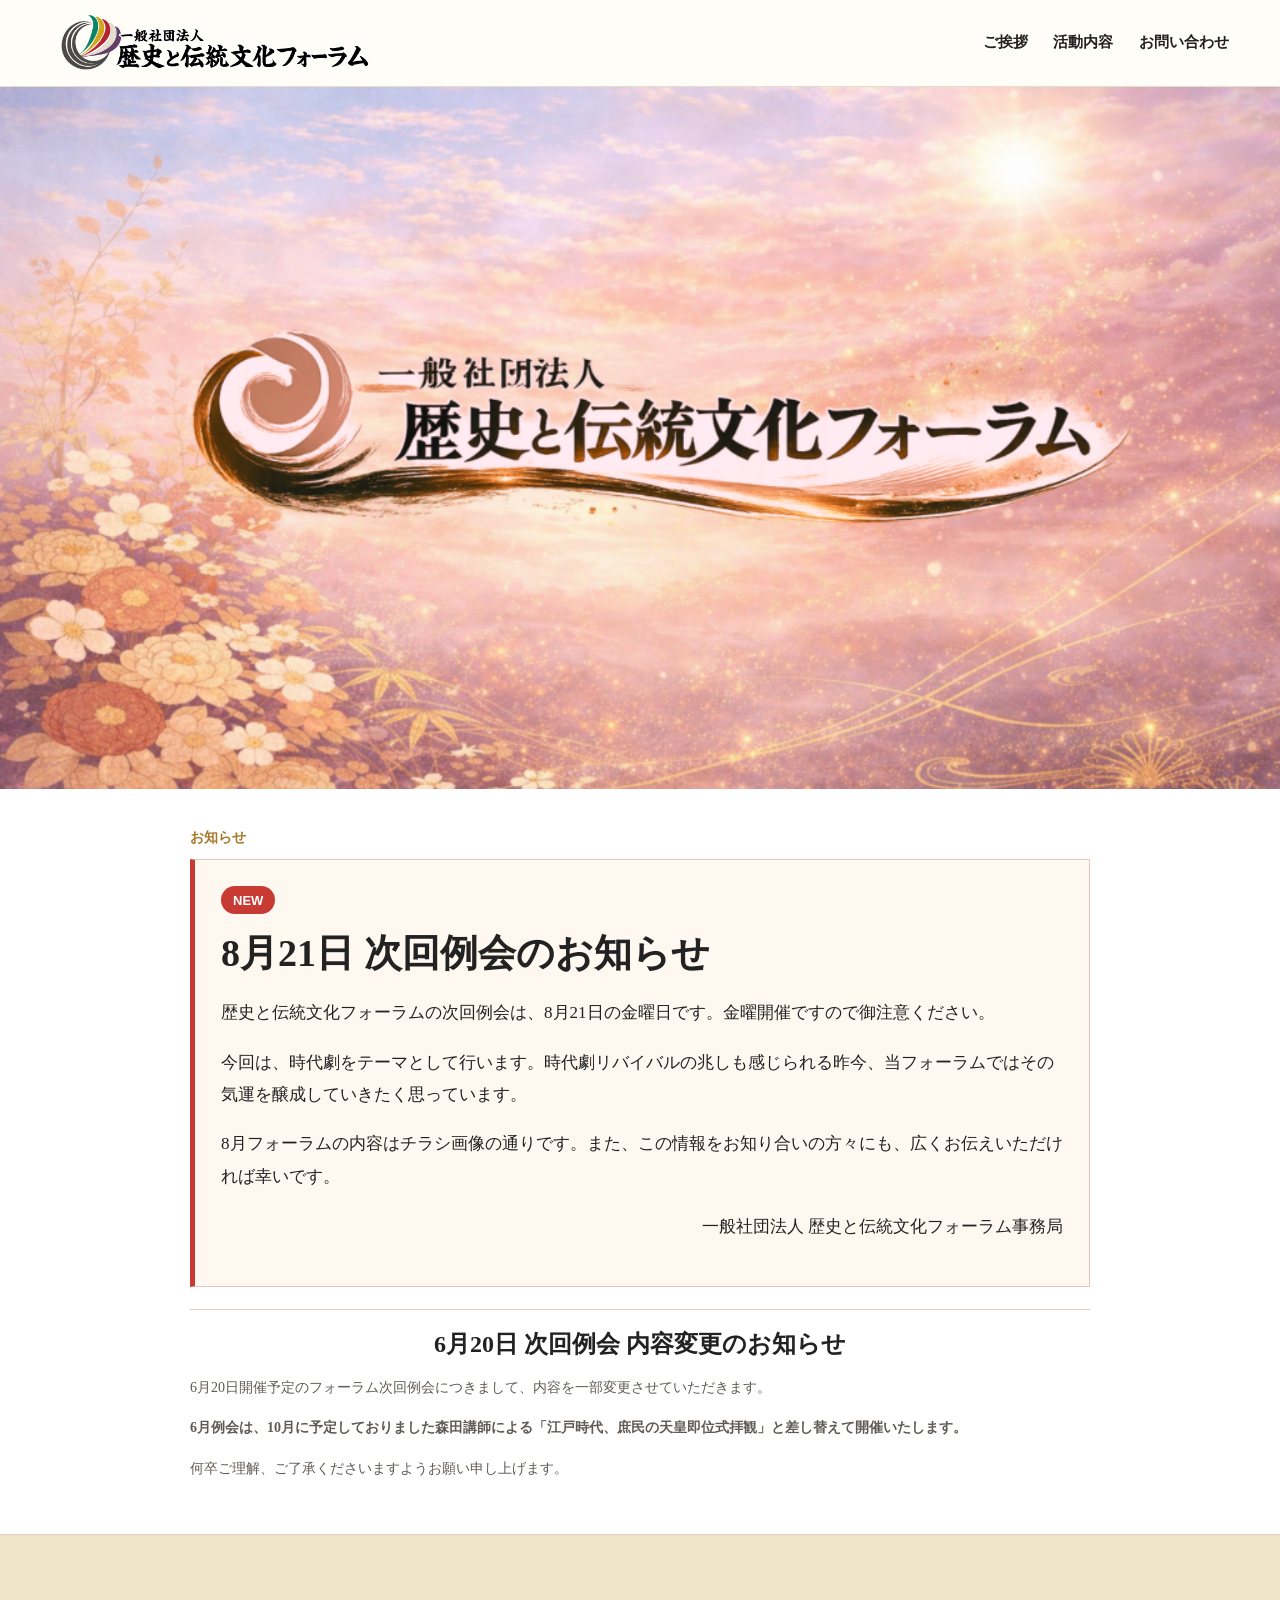
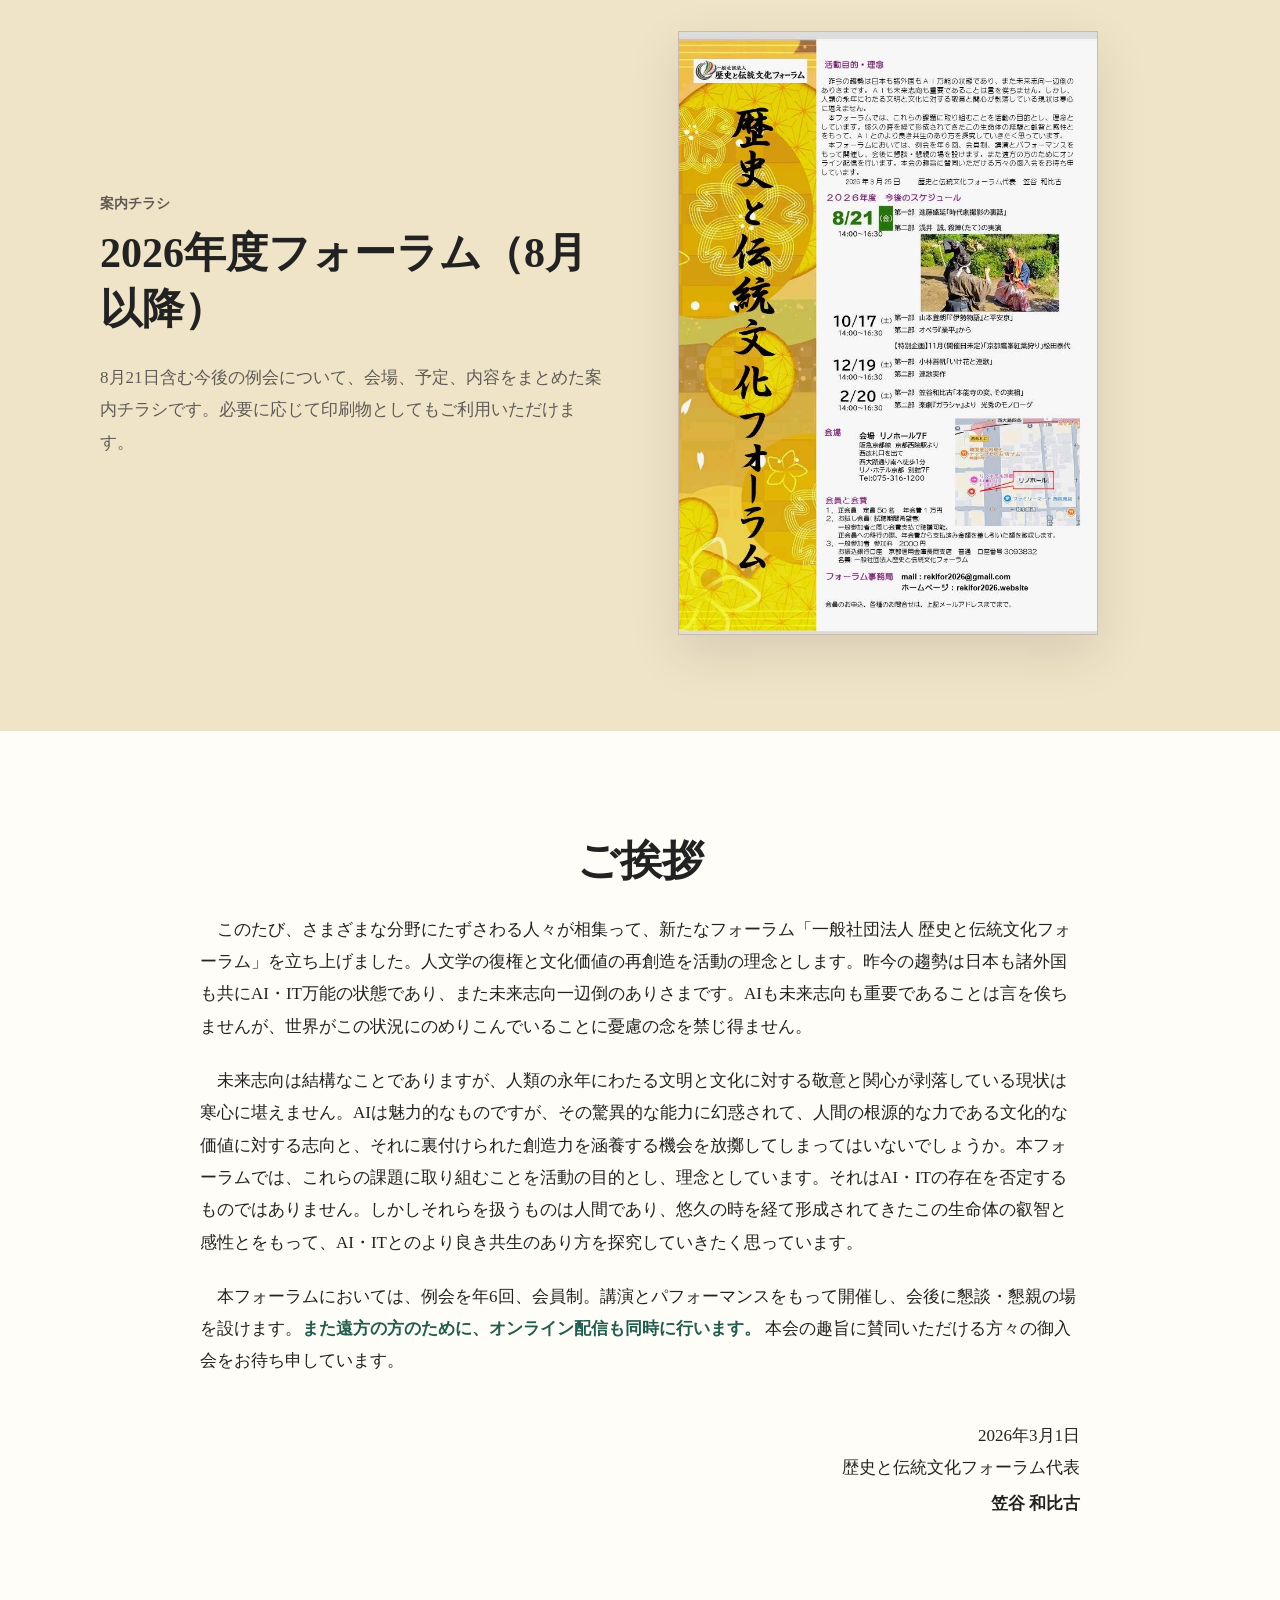
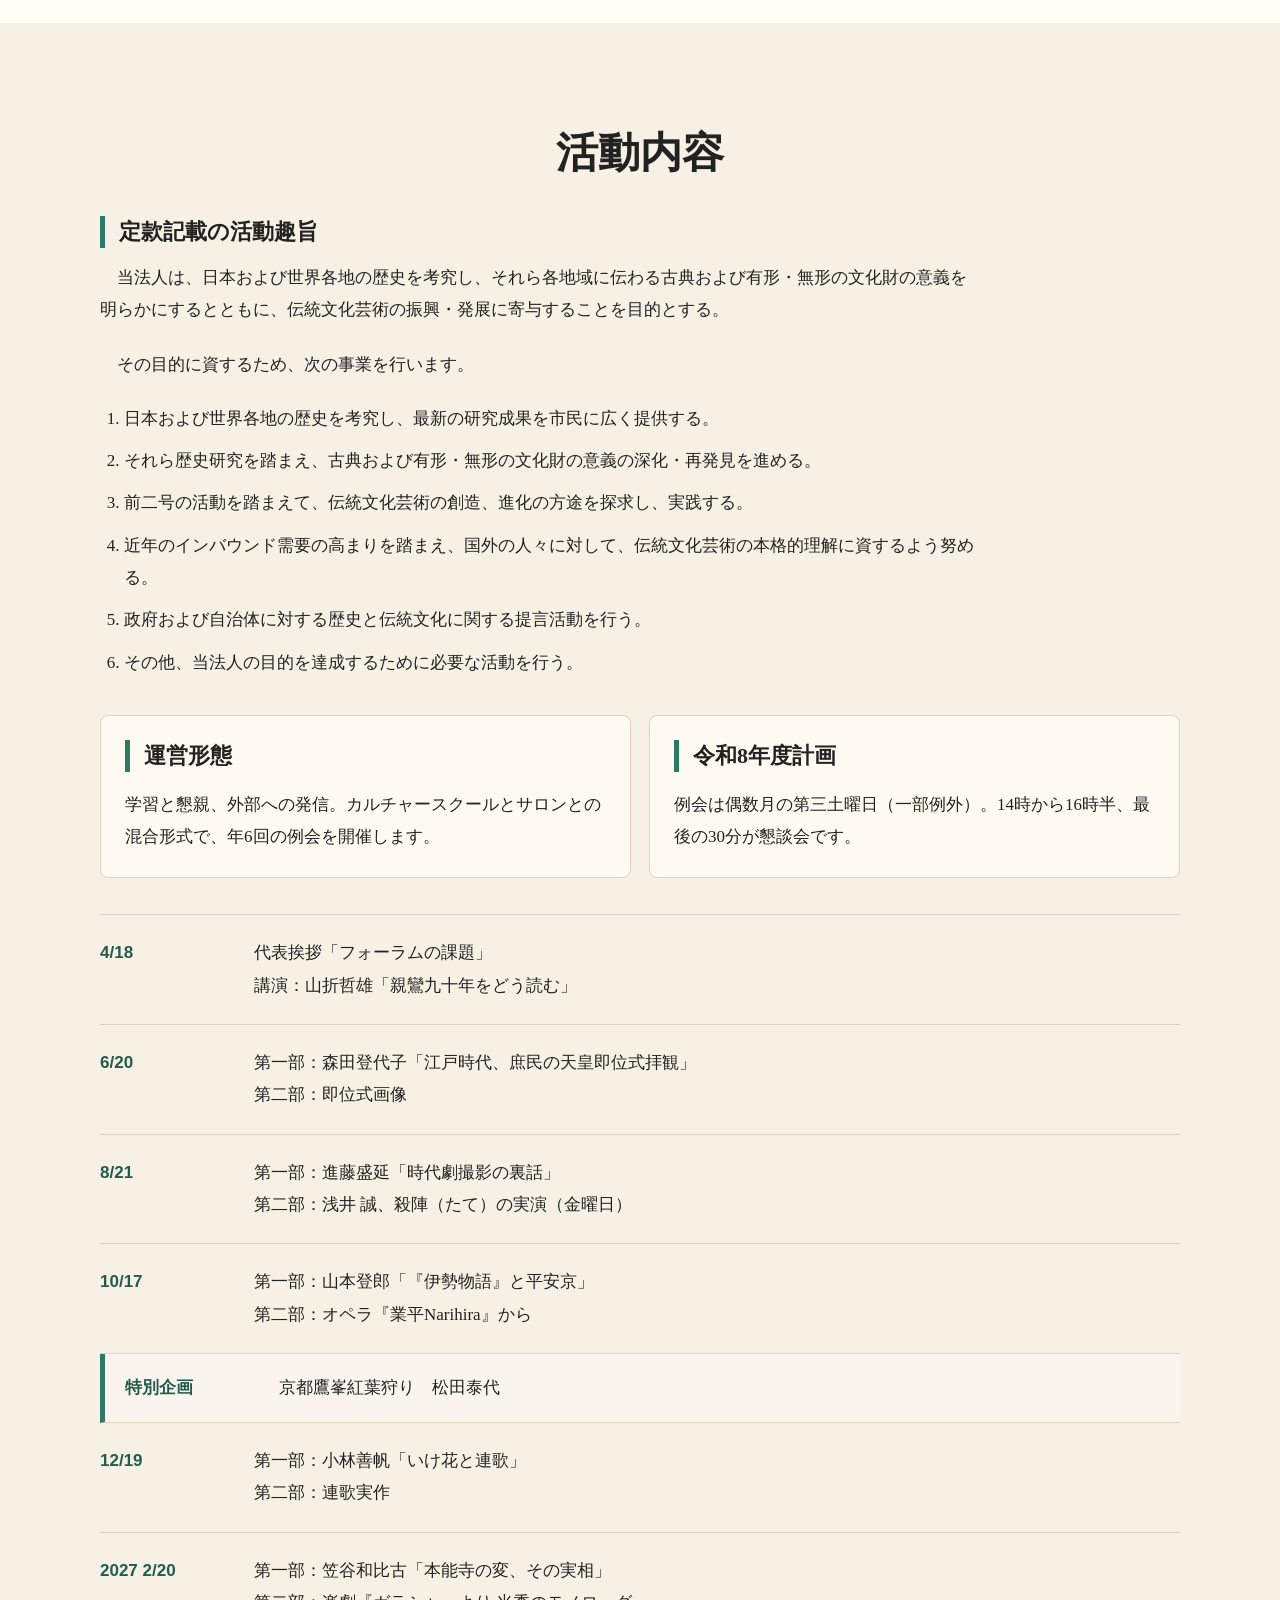
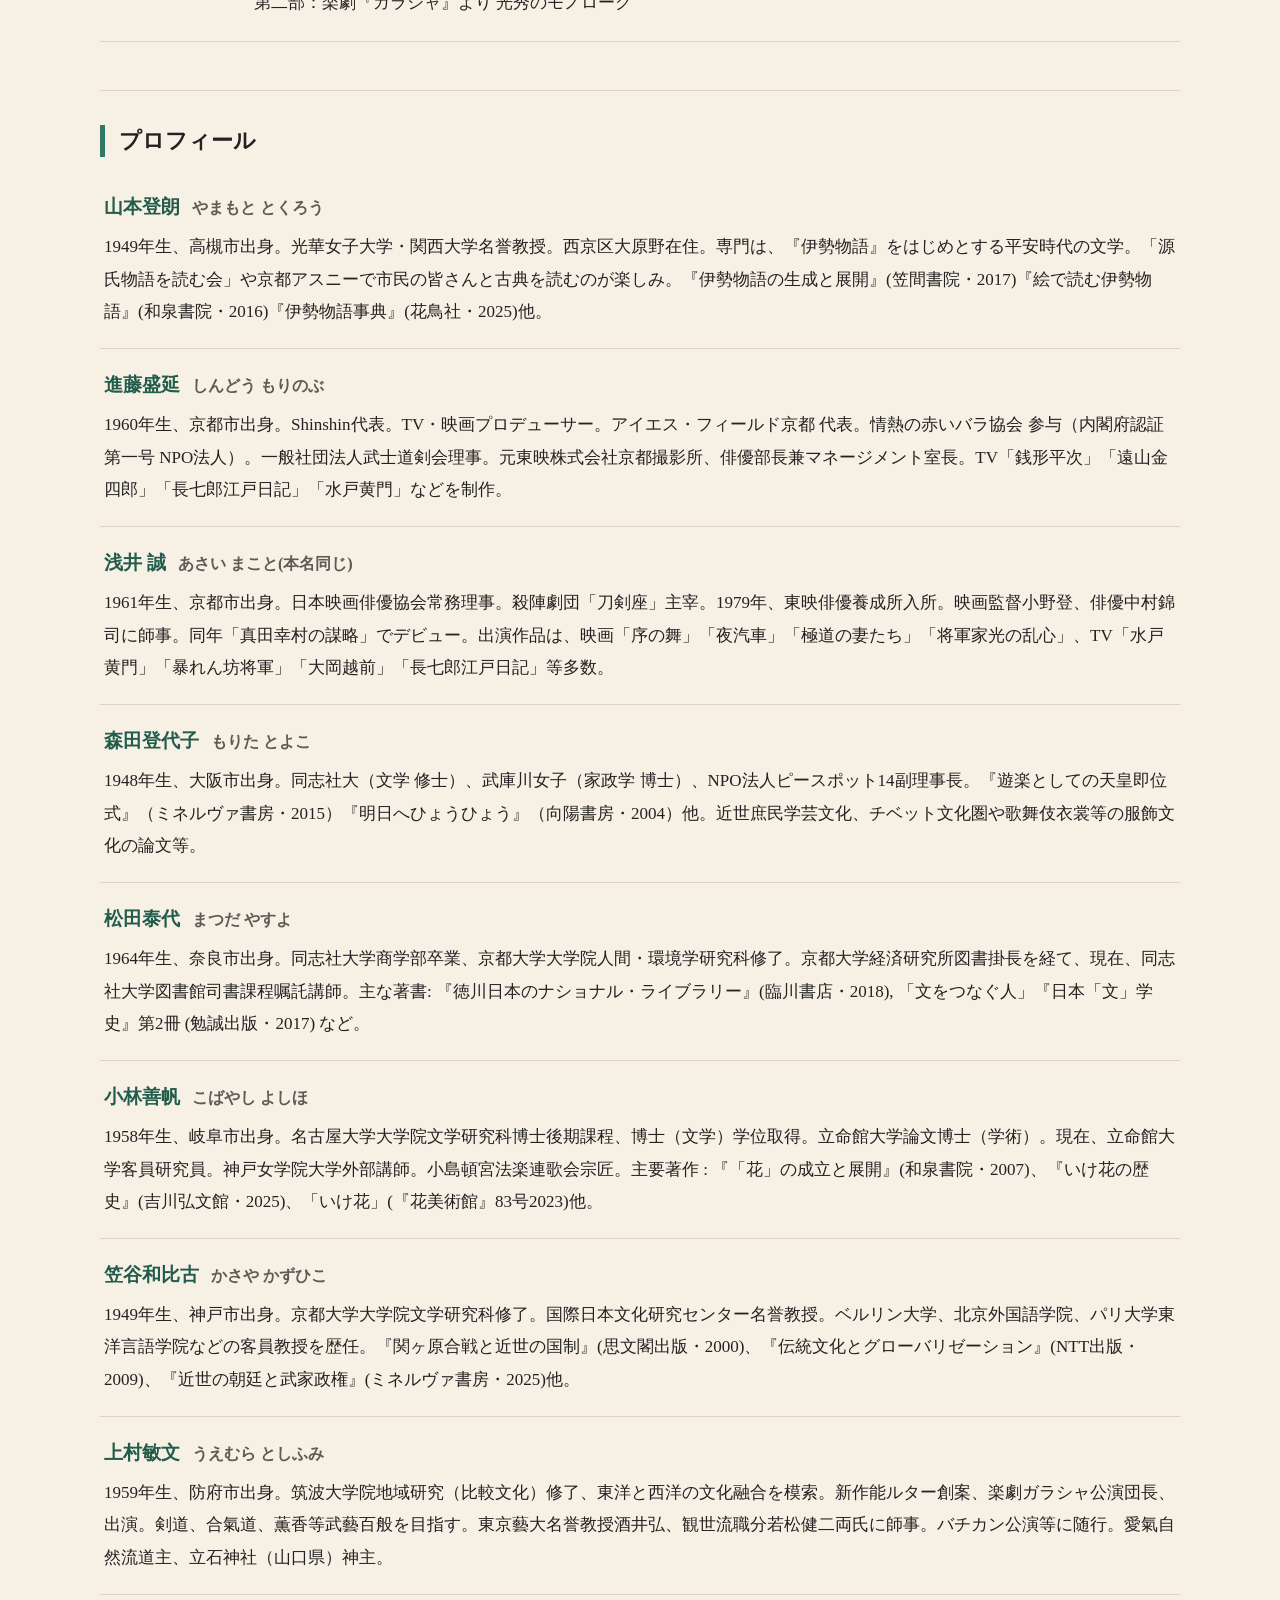
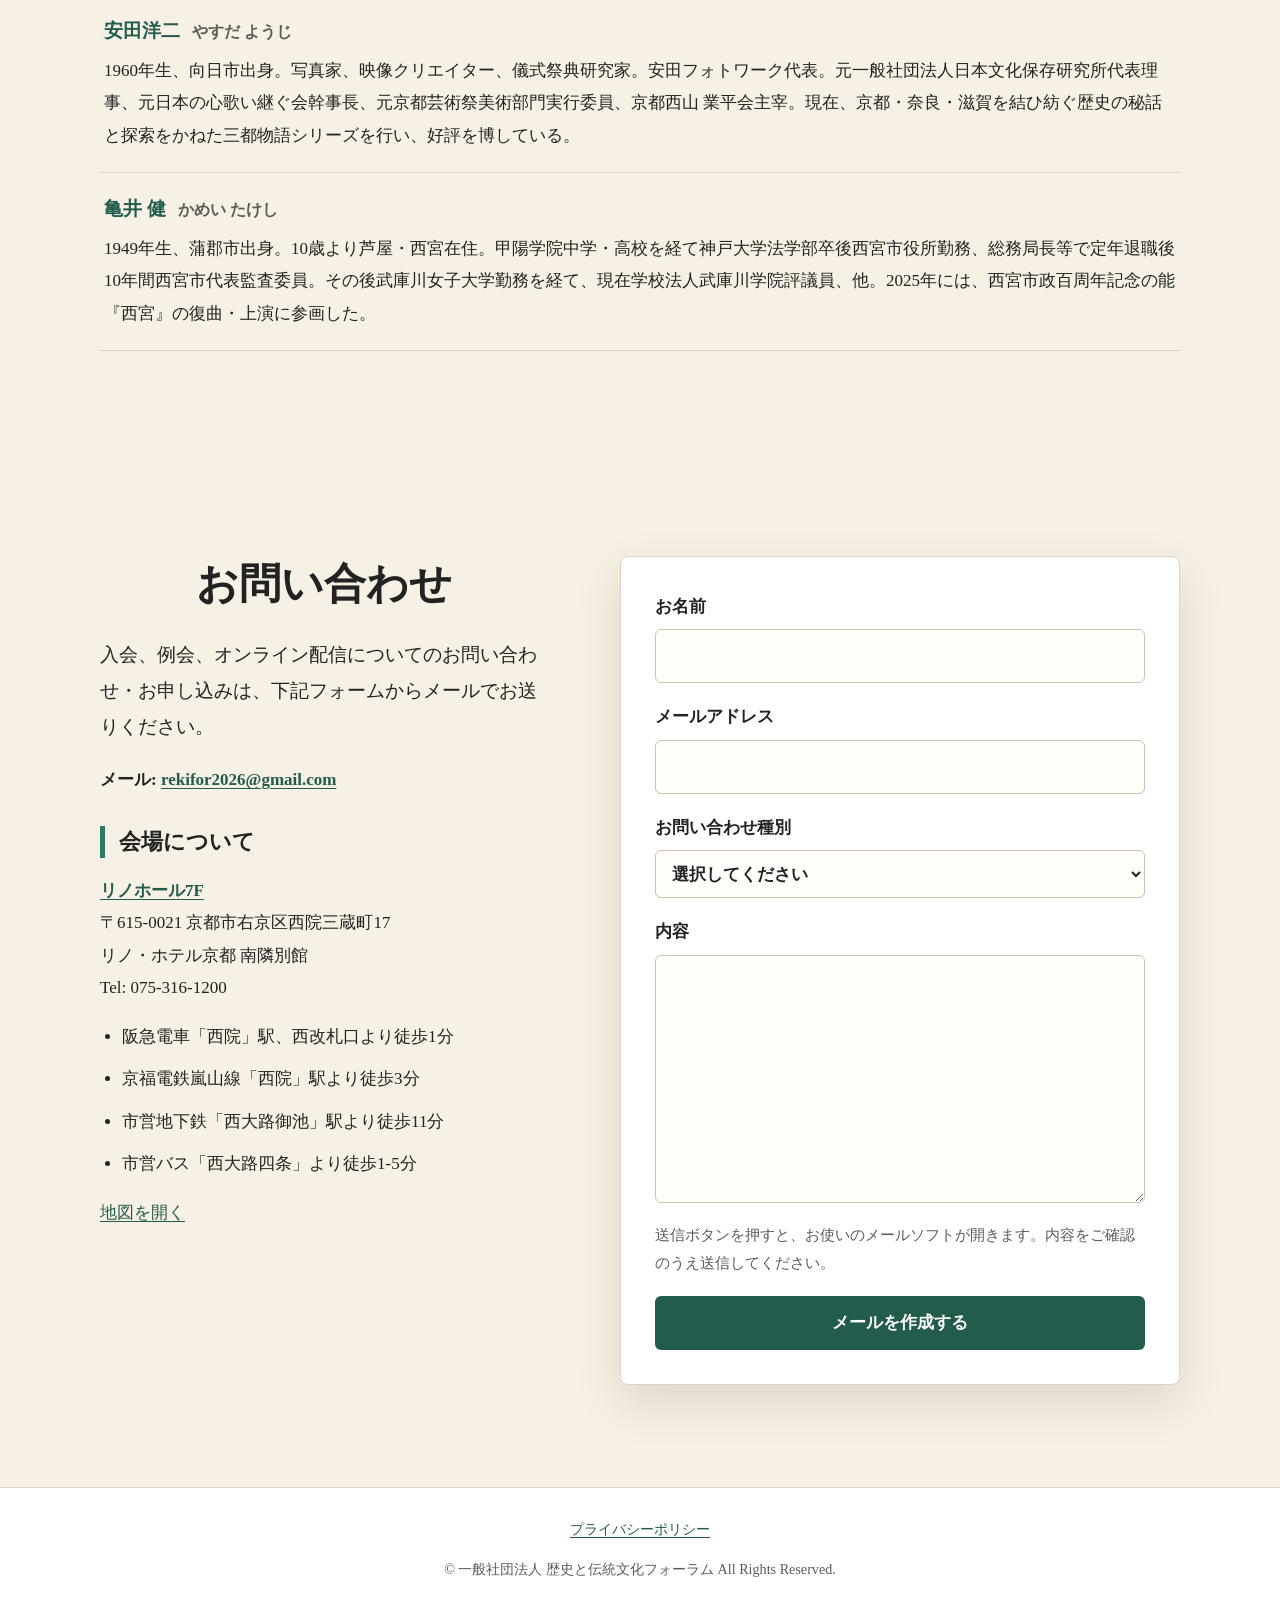
==== index.html @ 682e9664 "Update notice and flyer wording" ====
<!doctype html>
<html lang="ja">
<head>
  <meta charset="utf-8">
  <meta name="viewport" content="width=device-width, initial-scale=1">
  <meta name="format-detection" content="telephone=no">
  <meta name="referrer" content="strict-origin-when-cross-origin">
  <meta http-equiv="Content-Security-Policy" content="default-src 'self'; img-src 'self'; script-src 'self'; style-src 'self'; base-uri 'self'; form-action 'self'; object-src 'none'; frame-ancestors 'none'; upgrade-insecure-requests">
  <meta name="description" content="一般社団法人 歴史と伝統文化フォーラムは、人文学の復権と文化価値の再創造を理念に、講演・実演・懇談を通じて歴史と伝統文化を学ぶ会です。">
  <title>一般社団法人 歴史と伝統文化フォーラム</title>
  <link rel="canonical" href="https://rekifor2026.website/">
  <link rel="icon" href="favicon-32x32.png?v=original-20260730" type="image/png" sizes="32x32">
  <link rel="icon" href="favicon.svg?v=original-20260730b" type="image/svg+xml">
  <link rel="stylesheet" href="assets/css/styles.css?v=notice-20260730">
</head>
<body>
  <header class="site-header">
    <a class="brand" href="#top" aria-label="一般社団法人 歴史と伝統文化フォーラム トップへ">
      <img src="assets/images/logo.png" width="1200" height="240" alt="一般社団法人 歴史と伝統文化フォーラム">
    </a>
    <button class="nav-toggle" type="button" aria-expanded="false" aria-controls="site-nav">
      <span></span>
      <span></span>
      <span></span>
      <span class="sr-only">メニュー</span>
    </button>
    <nav class="site-nav" id="site-nav" aria-label="サイト内メニュー">
      <a href="#greeting">ご挨拶</a>
      <a href="#activities">活動内容</a>
      <a href="#membership">会員案内</a>
      <a href="#contact">お問い合わせ</a>
    </nav>
  </header>

  <main id="top">
    <section class="hero" aria-label="一般社団法人 歴史と伝統文化フォーラム">
      <img src="assets/images/hero.png" width="1024" height="683" alt="一般社団法人 歴史と伝統文化フォーラム">
    </section>

    <section class="notice" aria-label="お知らせ">
      <div class="notice-inner">
        <p class="eyebrow">お知らせ</p>
        <article class="notice-primary">
          <p class="notice-label">New</p>
          <h1>8月21日 次回例会のお知らせ</h1>
          <p>歴史と伝統文化フォーラムの次回例会は、8月21日の金曜日です。金曜開催ですので御注意ください。</p>
          <p>今回は、時代劇をテーマとして行います。時代劇リバイバルの兆しも感じられる昨今、当フォーラムではその気運を醸成していきたく思っています。</p>
          <p>8月フォーラムの内容はチラシ画像の通りです。また、この情報をお知り合いの方々にも、広くお伝えいただければ幸いです。</p>
          <p class="notice-signature">一般社団法人 歴史と伝統文化フォーラム事務局</p>
        </article>
        <article class="notice-archive">
          <h2>6月20日 次回例会 内容変更のお知らせ</h2>
          <p>6月20日開催予定のフォーラム次回例会につきまして、内容を一部変更させていただきます。</p>
          <p><strong>6月例会は、10月に予定しておりました森田講師による「江戸時代、庶民の天皇即位式拝観」と差し替えて開催いたします。</strong></p>
          <p>何卒ご理解、ご了承くださいますようお願い申し上げます。</p>
        </article>
      </div>
    </section>

    <section class="flyer-section" aria-label="フォーラム案内チラシ">
      <div class="section-inner flyer-layout">
        <div>
          <p class="eyebrow">案内チラシ</p>
          <h2>2026年度フォーラム（8月以降）</h2>
          <p>8月21日含む今後の例会について、会場、予定、内容をまとめた案内チラシです。必要に応じて印刷物としてもご利用いただけます。</p>
        </div>
        <a class="flyer-link" href="assets/images/rekifor2026_新チラシ.png" target="_blank" rel="noopener">
          <img src="assets/images/rekifor2026_新チラシ.png" width="720" height="1036" alt="8月21日 歴史と伝統文化フォーラム案内チラシ">
        </a>
      </div>
    </section>

    <section class="section" id="greeting">
      <div class="section-inner prose">
        <h2>ご挨拶</h2>
        <p>このたび、さまざまな分野にたずさわる人々が相集って、新たなフォーラム「一般社団法人 歴史と伝統文化フォーラム」を立ち上げました。人文学の復権と文化価値の再創造を活動の理念とします。昨今の趨勢は日本も諸外国も共にAI・IT万能の状態であり、また未来志向一辺倒のありさまです。AIも未来志向も重要であることは言を俟ちませんが、世界がこの状況にのめりこんでいることに憂慮の念を禁じ得ません。</p>
        <p>未来志向は結構なことでありますが、人類の永年にわたる文明と文化に対する敬意と関心が剥落している現状は寒心に堪えません。AIは魅力的なものですが、その驚異的な能力に幻惑されて、人間の根源的な力である文化的な価値に対する志向と、それに裏付けられた創造力を涵養する機会を放擲してしまってはいないでしょうか。本フォーラムでは、これらの課題に取り組むことを活動の目的とし、理念としています。それはAI・ITの存在を否定するものではありません。しかしそれらを扱うものは人間であり、悠久の時を経て形成されてきたこの生命体の叡智と感性とをもって、AI・ITとのより良き共生のあり方を探究していきたく思っています。</p>
        <p>本フォーラムにおいては、例会を年6回、会員制。講演とパフォーマンスをもって開催し、会後に懇談・懇親の場を設けます。<strong>また遠方の方のために、オンライン配信も同時に行います。</strong> 本会の趣旨に賛同いただける方々の御入会をお待ち申しています。</p>
        <div class="signature">
          <p>2026年3月1日</p>
          <p>歴史と伝統文化フォーラム代表</p>
          <p class="name">笠谷 和比古</p>
        </div>
      </div>
    </section>

    <section class="section alt" id="activities">
      <div class="section-inner">
        <h2>活動内容</h2>
        <div class="prose">
          <h3>定款記載の活動趣旨</h3>
          <p>当法人は、日本および世界各地の歴史を考究し、それら各地域に伝わる古典および有形・無形の文化財の意義を明らかにするとともに、伝統文化芸術の振興・発展に寄与することを目的とする。</p>
          <p>その目的に資するため、次の事業を行います。</p>
          <ol class="activities-list">
            <li>日本および世界各地の歴史を考究し、最新の研究成果を市民に広く提供する。</li>
            <li>それら歴史研究を踏まえ、古典および有形・無形の文化財の意義の深化・再発見を進める。</li>
            <li>前二号の活動を踏まえて、伝統文化芸術の創造、進化の方途を探求し、実践する。</li>
            <li>近年のインバウンド需要の高まりを踏まえ、国外の人々に対して、伝統文化芸術の本格的理解に資するよう努める。</li>
            <li>政府および自治体に対する歴史と伝統文化に関する提言活動を行う。</li>
            <li>その他、当法人の目的を達成するために必要な活動を行う。</li>
          </ol>
        </div>

        <div class="activity-summary">
          <div>
            <h3>運営形態</h3>
            <p>学習と懇親、外部への発信。カルチャースクールとサロンとの混合形式で、年6回の例会を開催します。</p>
          </div>
          <div>
            <h3>令和8年度計画</h3>
            <p>例会は偶数月の第三土曜日（一部例外）。14時から16時半、最後の30分が懇談会です。</p>
          </div>
        </div>

        <div class="schedule">
          <article>
            <time datetime="2026-04-18">4/18</time>
            <p>代表挨拶「フォーラムの課題」<br>講演：山折哲雄「親鸞九十年をどう読む」</p>
          </article>
          <article>
            <time datetime="2026-06-20">6/20</time>
            <p>第一部：森田登代子「江戸時代、庶民の天皇即位式拝観」<br>第二部：即位式画像</p>
          </article>
          <article>
            <time datetime="2026-08-21">8/21</time>
            <p>第一部：進藤盛延「時代劇撮影の裏話」<br>第二部：浅井 誠、殺陣（たて）の実演（金曜日）</p>
          </article>
          <article>
            <time datetime="2026-10-17">10/17</time>
            <p>第一部：山本登郎「『伊勢物語』と平安京」<br>第二部：オペラ『業平Narihira』から</p>
          </article>
          <article class="special">
            <time>特別企画</time>
            <p>京都鷹峯紅葉狩り　松田泰代</p>
          </article>
          <article>
            <time datetime="2026-12-19">12/19</time>
            <p>第一部：小林善帆「いけ花と連歌」<br>第二部：連歌実作</p>
          </article>
          <article>
            <time datetime="2027-02-20">2027 2/20</time>
            <p>第一部：笠谷和比古「本能寺の変、その実相」<br>第二部：楽劇『ガラシャ』より 光秀のモノローグ</p>
          </article>
        </div>

        <div class="profiles" aria-label="講師プロフィール">
          <h3>プロフィール</h3>
          <article>
            <h4>山本登朗 <span>やまもと とくろう</span></h4>
            <p>1949年生、高槻市出身。光華女子大学・関西大学名誉教授。西京区大原野在住。専門は、『伊勢物語』をはじめとする平安時代の文学。「源氏物語を読む会」や京都アスニーで市民の皆さんと古典を読むのが楽しみ。『伊勢物語の生成と展開』(笠間書院・2017)『絵で読む伊勢物語』(和泉書院・2016)『伊勢物語事典』(花鳥社・2025)他。</p>
          </article>
          <article>
            <h4>進藤盛延 <span>しんどう もりのぶ</span></h4>
            <p>1960年生、京都市出身。Shinshin代表。TV・映画プロデューサー。アイエス・フィールド京都 代表。情熱の赤いバラ協会 参与（内閣府認証第一号 NPO法人）。一般社団法人武士道剣会理事。元東映株式会社京都撮影所、俳優部長兼マネージメント室長。TV「銭形平次」「遠山金四郎」「長七郎江戸日記」「水戸黄門」などを制作。</p>
          </article>
          <article>
            <h4>浅井 誠 <span>あさい まこと(本名同じ)</span></h4>
            <p>1961年生、京都市出身。日本映画俳優協会常務理事。殺陣劇団「刀剣座」主宰。1979年、東映俳優養成所入所。映画監督小野登、俳優中村錦司に師事。同年「真田幸村の謀略」でデビュー。出演作品は、映画「序の舞」「夜汽車」「極道の妻たち」「将軍家光の乱心」、TV「水戸黄門」「暴れん坊将軍」「大岡越前」「長七郎江戸日記」等多数。</p>
          </article>
          <article>
            <h4>森田登代子 <span>もりた とよこ</span></h4>
            <p>1948年生、大阪市出身。同志社大（文学 修士）、武庫川女子（家政学 博士）、NPO法人ピースポット14副理事長。『遊楽としての天皇即位式』（ミネルヴァ書房・2015）『明日へひょうひょう』（向陽書房・2004）他。近世庶民学芸文化、チベット文化圏や歌舞伎衣裳等の服飾文化の論文等。</p>
          </article>
          <article>
            <h4>松田泰代 <span>まつだ やすよ</span></h4>
            <p>1964年生、奈良市出身。同志社大学商学部卒業、京都大学大学院人間・環境学研究科修了。京都大学経済研究所図書掛長を経て、現在、同志社大学図書館司書課程嘱託講師。主な著書: 『徳川日本のナショナル・ライブラリー』(臨川書店・2018), 「文をつなぐ人」『日本「文」学史』第2冊 (勉誠出版・2017) など。</p>
          </article>
          <article>
            <h4>小林善帆 <span>こばやし よしほ</span></h4>
            <p>1958年生、岐阜市出身。名古屋大学大学院文学研究科博士後期課程、博士（文学）学位取得。立命館大学論文博士（学術）。現在、立命館大学客員研究員。神戸女学院大学外部講師。小島頓宮法楽連歌会宗匠。主要著作 : 『「花」の成立と展開』(和泉書院・2007)、『いけ花の歴史』(吉川弘文館・2025)、「いけ花」(『花美術館』83号2023)他。</p>
          </article>
          <article>
            <h4>笠谷和比古 <span>かさや かずひこ</span></h4>
            <p>1949年生、神戸市出身。京都大学大学院文学研究科修了。国際日本文化研究センター名誉教授。ベルリン大学、北京外国語学院、パリ大学東洋言語学院などの客員教授を歴任。『関ヶ原合戦と近世の国制』(思文閣出版・2000)、『伝統文化とグローバリゼーション』(NTT出版・2009)、『近世の朝廷と武家政権』(ミネルヴァ書房・2025)他。</p>
          </article>
          <article>
            <h4>上村敏文 <span>うえむら としふみ</span></h4>
            <p>1959年生、防府市出身。筑波大学院地域研究（比較文化）修了、東洋と西洋の文化融合を模索。新作能ルター創案、楽劇ガラシャ公演団長、出演。剣道、合氣道、薫香等武藝百般を目指す。東京藝大名誉教授酒井弘、観世流職分若松健二両氏に師事。バチカン公演等に随行。愛氣自然流道主、立石神社（山口県）神主。</p>
          </article>
          <article>
            <h4>安田洋二 <span>やすだ ようじ</span></h4>
            <p>1960年生、向日市出身。写真家、映像クリエイター、儀式祭典研究家。安田フォトワーク代表。元一般社団法人日本文化保存研究所代表理事、元日本の心歌い継ぐ会幹事長、元京都芸術祭美術部門実行委員、京都西山 業平会主宰。現在、京都・奈良・滋賀を結ひ紡ぐ歴史の秘話と探索をかねた三都物語シリーズを行い、好評を博している。</p>
          </article>
          <article>
            <h4>亀井 健 <span>かめい たけし</span></h4>
            <p>1949年生、蒲郡市出身。10歳より芦屋・西宮在住。甲陽学院中学・高校を経て神戸大学法学部卒後西宮市役所勤務、総務局長等で定年退職後10年間西宮市代表監査委員。その後武庫川女子大学勤務を経て、現在学校法人武庫川学院評議員、他。2025年には、西宮市政百周年記念の能『西宮』の復曲・上演に参画した。</p>
          </article>
        </div>
      </div>
    </section>

    <section class="section" id="membership">
      <div class="section-inner">
        <h2>会員案内</h2>
        <div class="two-column">
          <div>
            <h3>メンバー構成</h3>
            <dl class="definition-list">
              <div>
                <dt>運営会員</dt>
                <dd>理事らフォーラムを運営する会員</dd>
              </div>
              <div>
                <dt>正会員</dt>
                <dd>一般市民の会員。定員50名、会員番号を保有</dd>
              </div>
              <div>
                <dt>協賛会員</dt>
                <dd>東京など遠隔地にあって定期参加の困難な会員。フォーラムの趣旨への賛同者</dd>
              </div>
              <div>
                <dt>随時参加者（ビジター）</dt>
                <dd>個別の講演に対する聴講希望者</dd>
              </div>
            </dl>
          </div>
          <div>
            <h3>正会員</h3>
            <ul class="plain-list">
              <li>当フォーラムは会員制とし、一般市民からなる正会員の定員数は50名とします。</li>
              <li>正会員を希望するも試聴期間を求める人は、お試し会員として遇します。</li>
              <li>フォーラムの講演会については、聴講希望の随時参加者を有料で認めます。原則、立ち見。</li>
            </ul>
          </div>
        </div>

        <h3>会費</h3>
        <div class="fee-grid">
          <article>
            <h4>正会員</h4>
            <p>会費1万円。4月中に払い込み。</p>
          </article>
          <article>
            <h4>お試し会員</h4>
            <p>4月、6月に各2000円を払って聴講。正会員への移行時に会員番号を付与し、既払い込み金額を差し引いた残額を支払います。</p>
          </article>
          <article>
            <h4>随時参加者（ビジター）</h4>
            <p>一回2000円。後部座席ないし立ち見。</p>
          </article>
          <article>
            <h4>途中入会者</h4>
            <p>正会員希望者は何月入会でも会費1万円を徴収。否の場合は、その年度は随時入場者として参加。</p>
          </article>
          <article>
            <h4>途中入会で、お試し会員を希望する方</h4>
            <p>事務煩瑣のため、途中入会でのお試し会員は不可とします。</p>
          </article>
        </div>
      </div>
    </section>

    <section class="section alt" id="contact">
      <div class="section-inner contact-layout">
        <div>
          <h2>お問い合わせ</h2>
          <p class="lead">入会、例会、オンライン配信についてのお問い合わせ・お申し込みは、下記フォームからメールでお送りください。</p>
          <p class="contact-mail">メール: <a href="mailto:rekifor2026@gmail.com">rekifor2026@gmail.com</a></p>
          <div class="venue">
            <h3>会場について</h3>
            <p><strong><a href="https://rhino.co.jp/conference-room/" target="_blank" rel="noopener">リノホール7F</a></strong><br>〒615-0021 京都市右京区西院三蔵町17<br>リノ・ホテル京都 南隣別館<br>Tel: 075-316-1200</p>
            <ul class="plain-list">
              <li>阪急電車「西院」駅、西改札口より徒歩1分</li>
              <li>京福電鉄嵐山線「西院」駅より徒歩3分</li>
              <li>市営地下鉄「西大路御池」駅より徒歩11分</li>
              <li>市営バス「西大路四条」より徒歩1-5分</li>
            </ul>
            <p><a href="https://maps.app.goo.gl/aceMYJSbM5jqvfuq5" target="_blank" rel="noopener">地図を開く</a></p>
          </div>
        </div>

        <form class="contact-form" id="contact-form" autocomplete="on">
          <label>
            お名前
            <input type="text" name="name" maxlength="80" required>
          </label>
          <label>
            メールアドレス
            <input type="email" name="email" maxlength="120" required>
          </label>
          <label>
            お問い合わせ種別
            <select name="topic" required>
              <option value="">選択してください</option>
              <option>入会について</option>
              <option>例会について</option>
              <option>オンライン配信について</option>
              <option>その他</option>
            </select>
          </label>
          <label>
            内容
            <textarea name="message" rows="7" maxlength="1200" required></textarea>
          </label>
          <p class="form-note">送信ボタンを押すと、お使いのメールソフトが開きます。内容をご確認のうえ送信してください。</p>
          <button type="submit">メールを作成する</button>
        </form>
      </div>
    </section>
  </main>

  <footer class="site-footer">
    <nav class="footer-nav" aria-label="フッターメニュー">
      <a href="privacy-policy.html">プライバシーポリシー</a>
    </nav>
    <p><small>&copy; 一般社団法人 歴史と伝統文化フォーラム All Rights Reserved.</small></p>
  </footer>

  <script src="assets/js/main.js" defer></script>
</body>
</html>
---- assets/css/styles.css ----
:root {
  --ink: #222222;
  --muted: #5f5a55;
  --paper: #fffdf8;
  --soft: #f7f0e4;
  --line: #dfd2bf;
  --accent: #2f7a66;
  --accent-dark: #225c4d;
  --gold: #a7782a;
  --shadow: 0 18px 48px rgba(45, 35, 22, 0.12);
}

* {
  box-sizing: border-box;
}

html {
  scroll-behavior: smooth;
}

body {
  margin: 0;
  color: var(--ink);
  background: var(--paper);
  font-family: "Hiragino Mincho ProN", "Yu Mincho", "YuMincho", "Noto Serif JP", serif;
  font-size: 17px;
  line-height: 1.9;
  letter-spacing: 0;
}

img {
  display: block;
  max-width: 100%;
  height: auto;
}

a {
  color: var(--accent-dark);
  text-underline-offset: 0.18em;
}

button,
input,
select,
textarea {
  font: inherit;
}

.sr-only {
  position: absolute;
  width: 1px;
  height: 1px;
  padding: 0;
  margin: -1px;
  overflow: hidden;
  clip: rect(0, 0, 0, 0);
  white-space: nowrap;
  border: 0;
}

.site-header {
  position: sticky;
  top: 0;
  z-index: 20;
  display: flex;
  align-items: center;
  justify-content: space-between;
  gap: 24px;
  min-height: 76px;
  padding: 10px clamp(18px, 4vw, 54px);
  background: rgba(255, 253, 248, 0.96);
  border-bottom: 1px solid rgba(167, 120, 42, 0.24);
  backdrop-filter: blur(12px);
}

.brand {
  display: block;
  width: min(330px, 56vw);
}

.brand img {
  width: 100%;
}

.site-nav {
  display: flex;
  align-items: center;
  gap: clamp(14px, 2vw, 30px);
  font-family: "Hiragino Sans", "Yu Gothic", "YuGothic", sans-serif;
  font-size: 15px;
  font-weight: 700;
}

.site-nav a {
  color: var(--ink);
  text-decoration: none;
  padding: 8px 0;
  border-bottom: 2px solid transparent;
}

.site-nav a:hover,
.site-nav a:focus-visible {
  color: var(--accent-dark);
  border-bottom-color: var(--accent);
}

.nav-toggle {
  display: none;
  width: 46px;
  height: 46px;
  padding: 10px;
  background: #ffffff;
  border: 1px solid var(--line);
  border-radius: 6px;
}

.nav-toggle span:not(.sr-only) {
  display: block;
  height: 2px;
  margin: 5px 0;
  background: var(--ink);
}

.hero {
  background: #9d5b80;
}

.hero img {
  width: 100%;
  max-height: 78vh;
  object-fit: cover;
  object-position: center;
}

.notice {
  border-top: 1px solid rgba(255, 255, 255, 0.4);
  border-bottom: 1px solid var(--line);
  background: #ffffff;
}

.notice-inner,
.section-inner {
  width: min(1080px, calc(100% - 36px));
  margin: 0 auto;
}

.notice-inner {
  padding: 34px 0 38px;
  max-width: 900px;
}

.notice-primary {
  position: relative;
  padding: 24px 26px 26px;
  border: 1px solid rgba(158, 37, 37, 0.24);
  border-left: 5px solid #c83b35;
  background: #fff8f0;
}

.notice-label {
  display: inline-flex;
  align-items: center;
  min-height: 28px;
  margin: 0 0 14px;
  padding: 4px 12px;
  border-radius: 999px;
  background: #c83b35;
  color: #ffffff;
  font-family: "Hiragino Sans", "Yu Gothic", "YuGothic", sans-serif;
  font-size: 13px;
  font-weight: 800;
  letter-spacing: 0;
  line-height: 1;
  text-transform: uppercase;
}

.notice-primary h1 {
  margin-bottom: 18px;
}

.notice-signature {
  margin-top: 18px;
  text-align: right;
}

.notice-archive {
  margin-top: 22px;
  padding-top: 18px;
  border-top: 1px solid var(--line);
  color: var(--muted);
  font-size: 14px;
}

.notice-archive h2 {
  margin-bottom: 12px;
  color: var(--ink);
  font-size: clamp(18px, 2.2vw, 24px);
}

.eyebrow {
  margin: 0 0 8px;
  color: var(--gold);
  font-family: "Hiragino Sans", "Yu Gothic", "YuGothic", sans-serif;
  font-size: 14px;
  font-weight: 800;
}

h1,
h2,
h3,
h4,
p {
  overflow-wrap: anywhere;
}

h1,
h2 {
  margin: 0 0 24px;
  line-height: 1.35;
  font-weight: 700;
}

h1 {
  font-size: clamp(26px, 3.2vw, 38px);
}

h2 {
  font-size: clamp(28px, 3.4vw, 42px);
  text-align: center;
}

h3 {
  margin: 34px 0 14px;
  padding-left: 14px;
  border-left: 5px solid var(--accent);
  font-size: 22px;
  line-height: 1.45;
}

h4 {
  margin: 0 0 10px;
  color: var(--accent-dark);
  font-size: 19px;
}

.section {
  padding: clamp(58px, 8vw, 104px) 0;
}

.section.alt {
  background: var(--soft);
}

.prose {
  max-width: 880px;
}

.prose p {
  margin: 0 0 22px;
  text-indent: 1em;
}

.prose strong {
  color: var(--accent-dark);
}

.activities-list {
  margin: 0 0 28px;
  padding-left: 1.4em;
}

.activities-list li {
  margin-bottom: 10px;
}

.signature {
  margin: 42px 0 0 auto;
  max-width: 410px;
  text-align: right;
}

.signature p {
  margin: 0;
  text-indent: 0;
}

.signature .name {
  margin-top: 4px;
  font-weight: 700;
}

.two-column {
  display: grid;
  grid-template-columns: minmax(0, 1.1fr) minmax(0, 0.9fr);
  gap: clamp(28px, 5vw, 62px);
  align-items: start;
}

.definition-list {
  margin: 0;
  border-top: 1px solid var(--line);
}

.definition-list div {
  display: grid;
  grid-template-columns: 180px 1fr;
  gap: 18px;
  padding: 16px 0;
  border-bottom: 1px solid var(--line);
}

.definition-list dt {
  color: var(--accent-dark);
  font-weight: 700;
}

.definition-list dd {
  margin: 0;
}

.plain-list {
  margin: 0;
  padding-left: 1.3em;
}

.plain-list li + li {
  margin-top: 10px;
}

.fee-grid {
  display: grid;
  grid-template-columns: repeat(4, minmax(0, 1fr));
  gap: 16px;
}

.fee-grid article {
  min-height: 180px;
  padding: 22px;
  background: #ffffff;
  border: 1px solid var(--line);
  border-radius: 8px;
  box-shadow: 0 10px 28px rgba(45, 35, 22, 0.06);
}

.fee-grid p {
  margin: 0;
}

.activity-summary {
  display: grid;
  grid-template-columns: repeat(2, minmax(0, 1fr));
  gap: 18px;
  margin: 36px 0;
}

.activity-summary div {
  padding: 24px;
  background: #fffaf1;
  border: 1px solid var(--line);
  border-radius: 8px;
}

.activity-summary h3 {
  margin-top: 0;
}

.activity-summary p {
  margin-bottom: 0;
}

.schedule {
  border-top: 1px solid var(--line);
}

.schedule article {
  display: grid;
  grid-template-columns: 130px 1fr;
  gap: 24px;
  padding: 22px 0;
  border-bottom: 1px solid var(--line);
}

.schedule time {
  color: var(--accent-dark);
  font-family: "Hiragino Sans", "Yu Gothic", "YuGothic", sans-serif;
  font-weight: 800;
}

.schedule p {
  margin: 0;
}

.schedule .special {
  padding: 18px 20px;
  background: #f9f5ee;
  border-left: 5px solid var(--accent);
}

.profiles {
  margin-top: 48px;
  border-top: 1px solid var(--line);
}

.profiles article {
  border-bottom: 1px solid var(--line);
}

.profiles h4 {
  margin: 0;
  padding: 18px 4px 6px;
  color: var(--accent-dark);
  font-weight: 700;
}

.profiles h4 span {
  display: inline-block;
  margin-left: 0.45em;
  color: var(--muted);
  font-size: 0.86em;
  font-weight: 600;
}

.profiles p {
  margin: 0;
  padding: 0 4px 20px;
}

.flyer-section {
  padding: clamp(56px, 8vw, 96px) 0;
  color: var(--ink);
  background: #efe4c8;
}

.flyer-layout {
  display: grid;
  grid-template-columns: minmax(0, 0.86fr) minmax(280px, 420px);
  gap: clamp(30px, 6vw, 72px);
  align-items: center;
}

.flyer-layout h2 {
  color: var(--ink);
  text-align: left;
}

.flyer-layout p {
  color: var(--muted);
}

.flyer-link {
  display: block;
}

.flyer-link img {
  border: 1px solid rgba(108, 75, 103, 0.28);
  box-shadow: var(--shadow);
}

.contact-layout {
  display: grid;
  grid-template-columns: minmax(0, 0.8fr) minmax(320px, 1fr);
  gap: clamp(30px, 6vw, 72px);
  align-items: start;
}

.lead {
  font-size: 19px;
}

.contact-mail {
  font-weight: 700;
}

.venue {
  margin-top: 30px;
}

.venue h3 {
  margin-top: 0;
}

.contact-form {
  padding: clamp(22px, 4vw, 34px);
  background: #ffffff;
  border: 1px solid var(--line);
  border-radius: 8px;
  box-shadow: var(--shadow);
}

.contact-form label {
  display: block;
  margin-bottom: 18px;
  color: var(--ink);
  font-weight: 700;
}

.contact-form input,
.contact-form select,
.contact-form textarea {
  display: block;
  width: 100%;
  min-height: 48px;
  margin-top: 6px;
  padding: 10px 12px;
  color: var(--ink);
  background: #fffefa;
  border: 1px solid #cfc1ad;
  border-radius: 6px;
}

.contact-form textarea {
  resize: vertical;
}

.contact-form input:focus,
.contact-form select:focus,
.contact-form textarea:focus {
  outline: 3px solid rgba(47, 122, 102, 0.22);
  border-color: var(--accent);
}

.form-note {
  margin: 0 0 18px;
  color: var(--muted);
  font-size: 15px;
}

.contact-form button {
  width: 100%;
  min-height: 54px;
  color: #ffffff;
  background: var(--accent-dark);
  border: 0;
  border-radius: 6px;
  font-family: "Hiragino Sans", "Yu Gothic", "YuGothic", sans-serif;
  font-weight: 800;
  cursor: pointer;
}

.contact-form button:hover,
.contact-form button:focus-visible {
  background: #174739;
}

.site-footer {
  padding: 28px 18px;
  text-align: center;
  color: var(--muted);
  background: #ffffff;
  border-top: 1px solid var(--line);
}

.footer-nav {
  margin-bottom: 10px;
  font-family: "Hiragino Sans", "Yu Gothic", "YuGothic", sans-serif;
  font-size: 14px;
}

.footer-nav a {
  color: var(--accent-dark);
}

.site-footer p {
  margin: 0;
}

@media (max-width: 900px) {
  .nav-toggle {
    display: block;
  }

  .site-nav {
    position: absolute;
    top: 100%;
    right: 18px;
    left: 18px;
    display: none;
    flex-direction: column;
    align-items: stretch;
    gap: 0;
    padding: 10px;
    background: #ffffff;
    border: 1px solid var(--line);
    border-radius: 8px;
    box-shadow: var(--shadow);
  }

  .site-nav.is-open {
    display: flex;
  }

  .site-nav a {
    padding: 14px 12px;
    border-bottom: 1px solid var(--line);
  }

  .site-nav a:last-child {
    border-bottom: 0;
  }

  .two-column,
  .activity-summary,
  .flyer-layout,
  .contact-layout {
    grid-template-columns: 1fr;
  }

  .fee-grid {
    grid-template-columns: repeat(2, minmax(0, 1fr));
  }
}

@media (max-width: 640px) {
  body {
    font-size: 16px;
    line-height: 1.85;
  }

  .site-header {
    min-height: 66px;
    padding-inline: 14px;
  }

  .brand {
    width: min(250px, 62vw);
  }

  .hero img {
    min-height: 360px;
  }

  .notice-inner,
  .section-inner {
    width: min(100% - 28px, 1080px);
  }

  .definition-list div,
  .schedule article {
    grid-template-columns: 1fr;
    gap: 4px;
  }

  .fee-grid {
    grid-template-columns: 1fr;
  }

  .fee-grid article {
    min-height: auto;
  }

  .contact-form {
    padding: 20px;
  }
}

/* Temporary hide: membership guide */
.site-nav a[href="#membership"],
#membership {
  display: none;
}
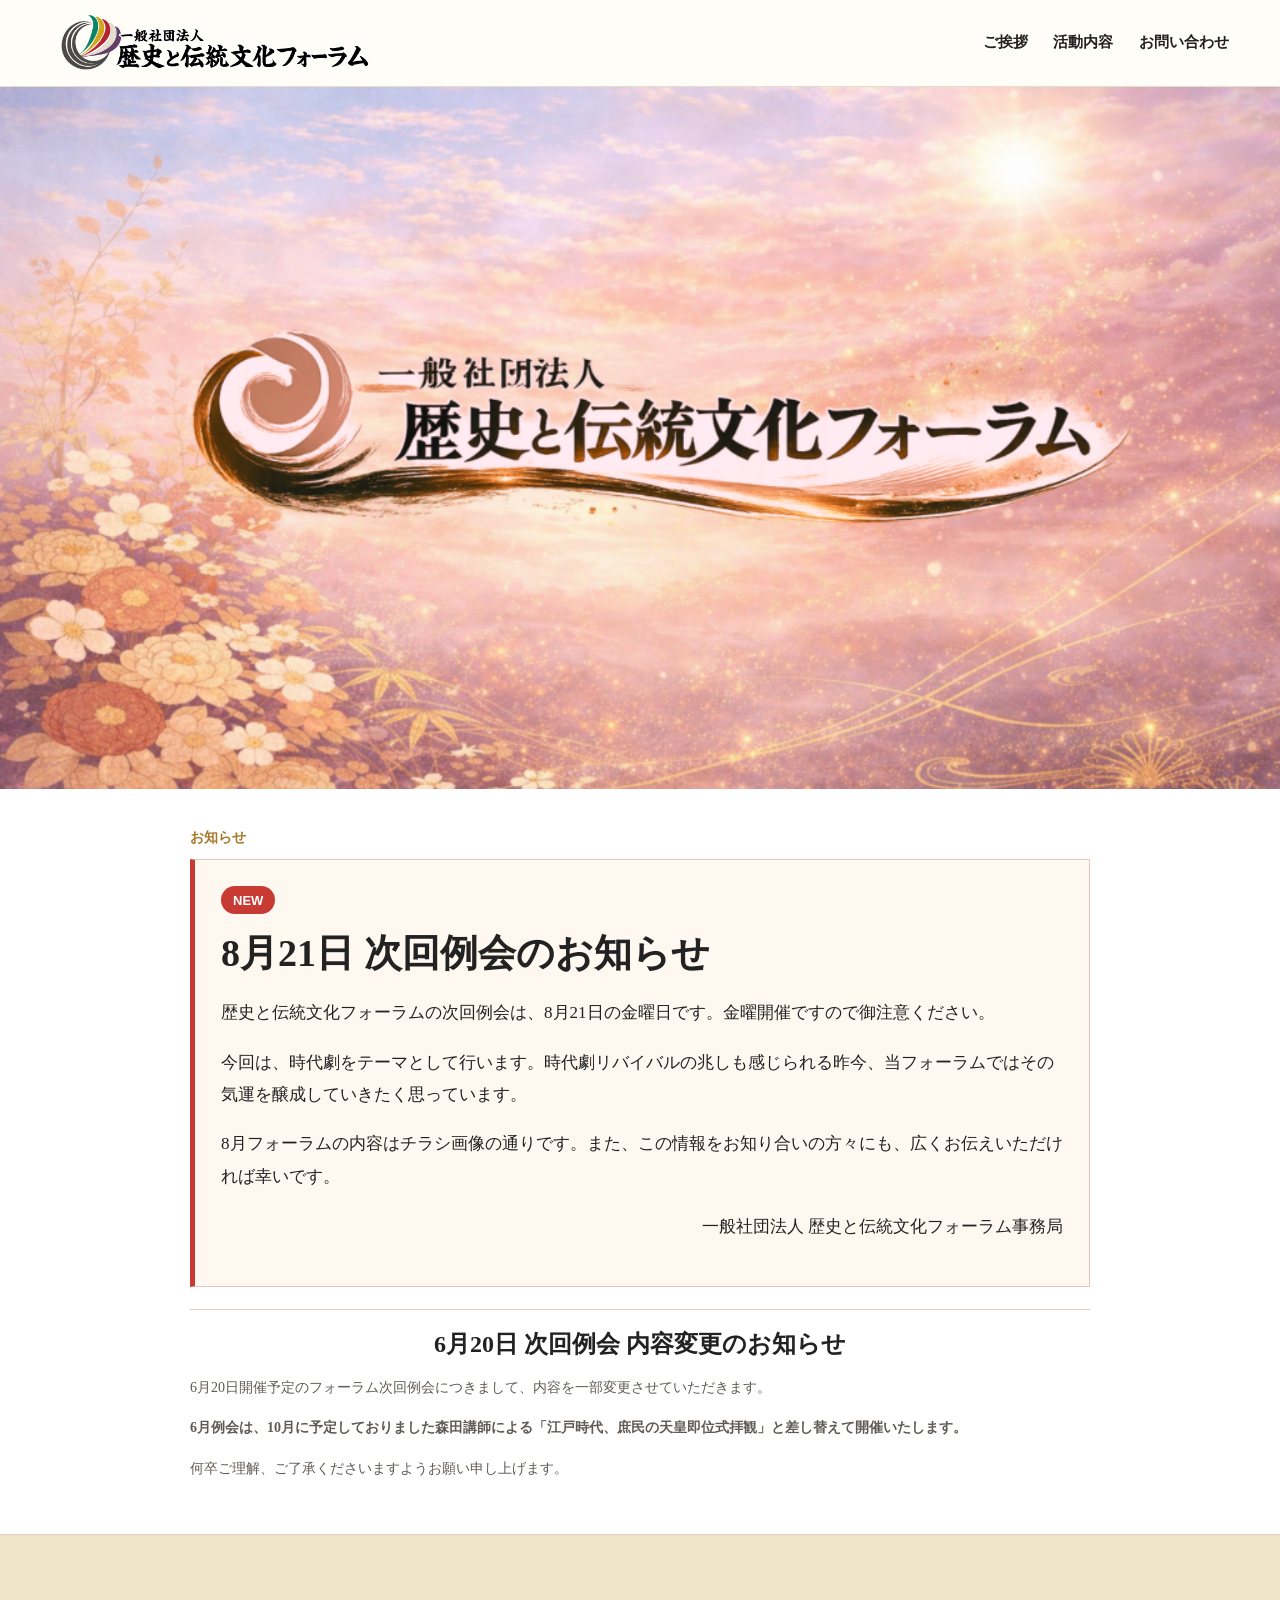
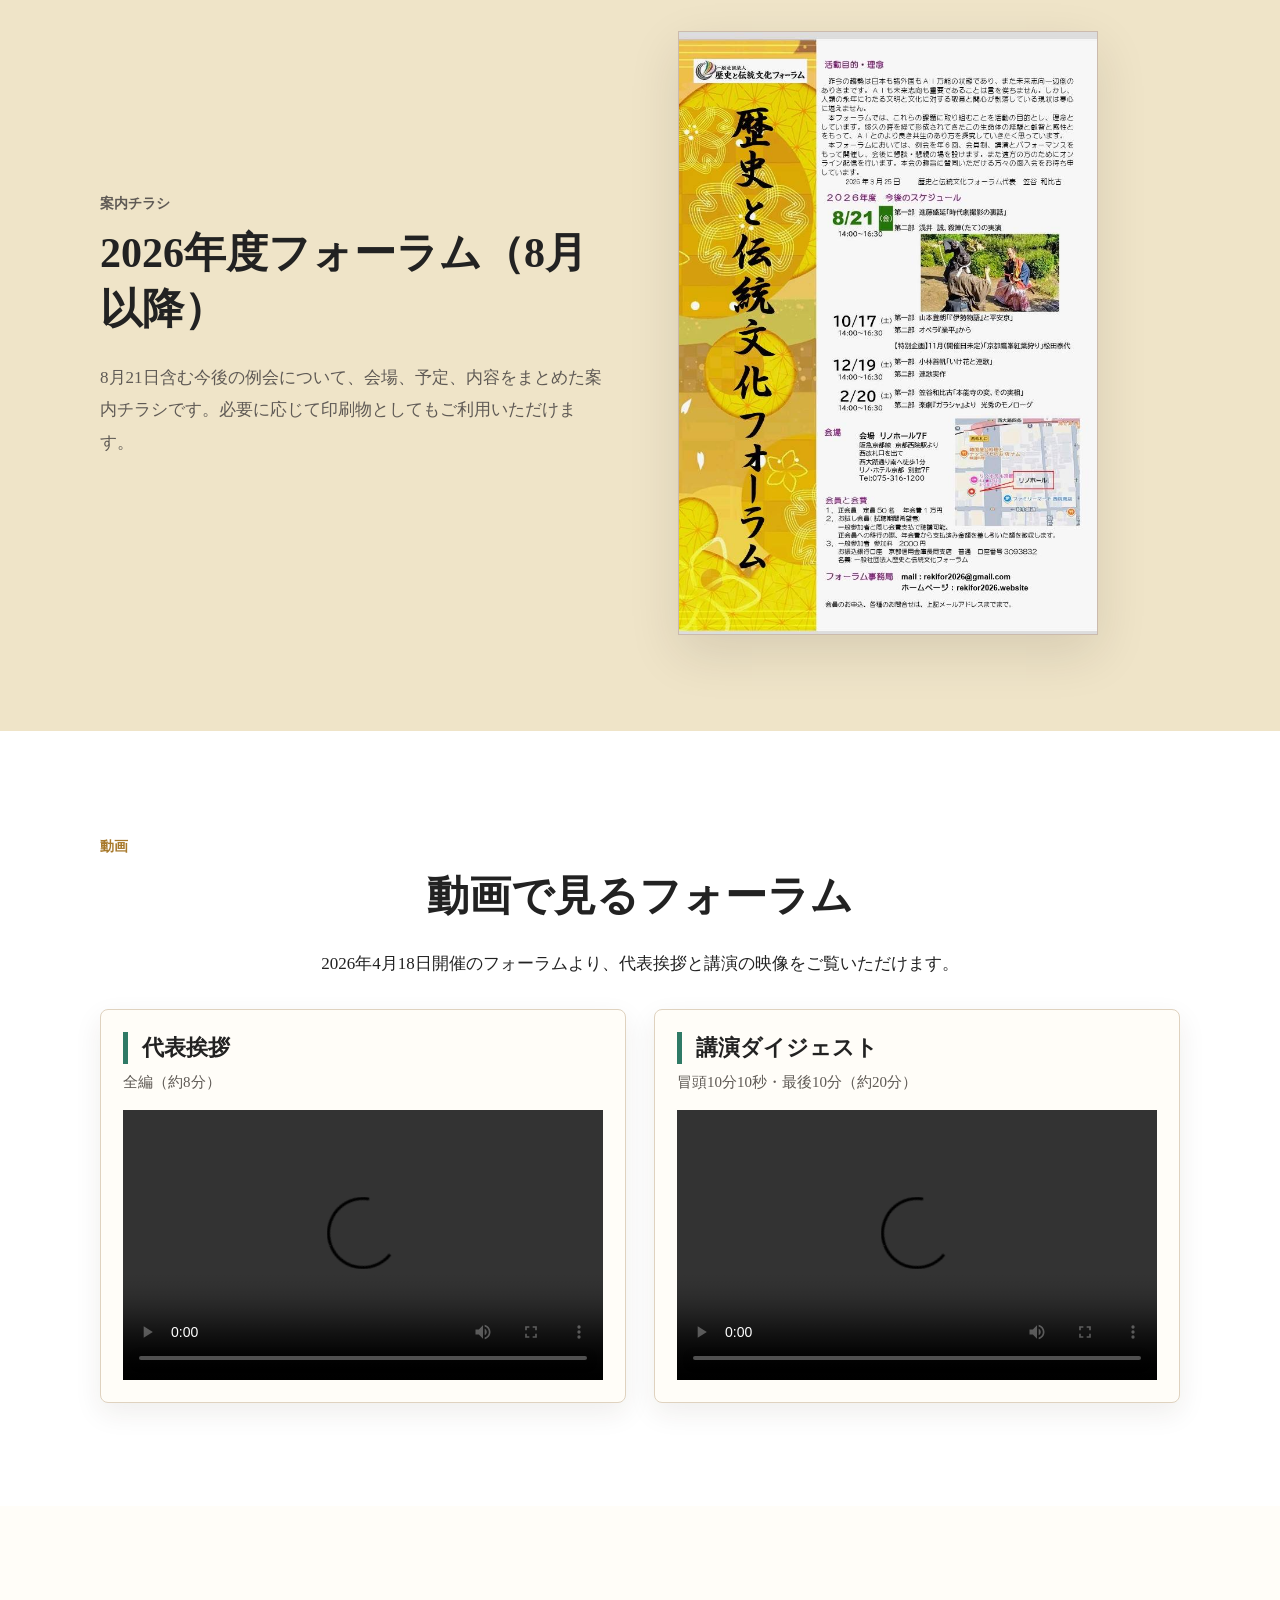
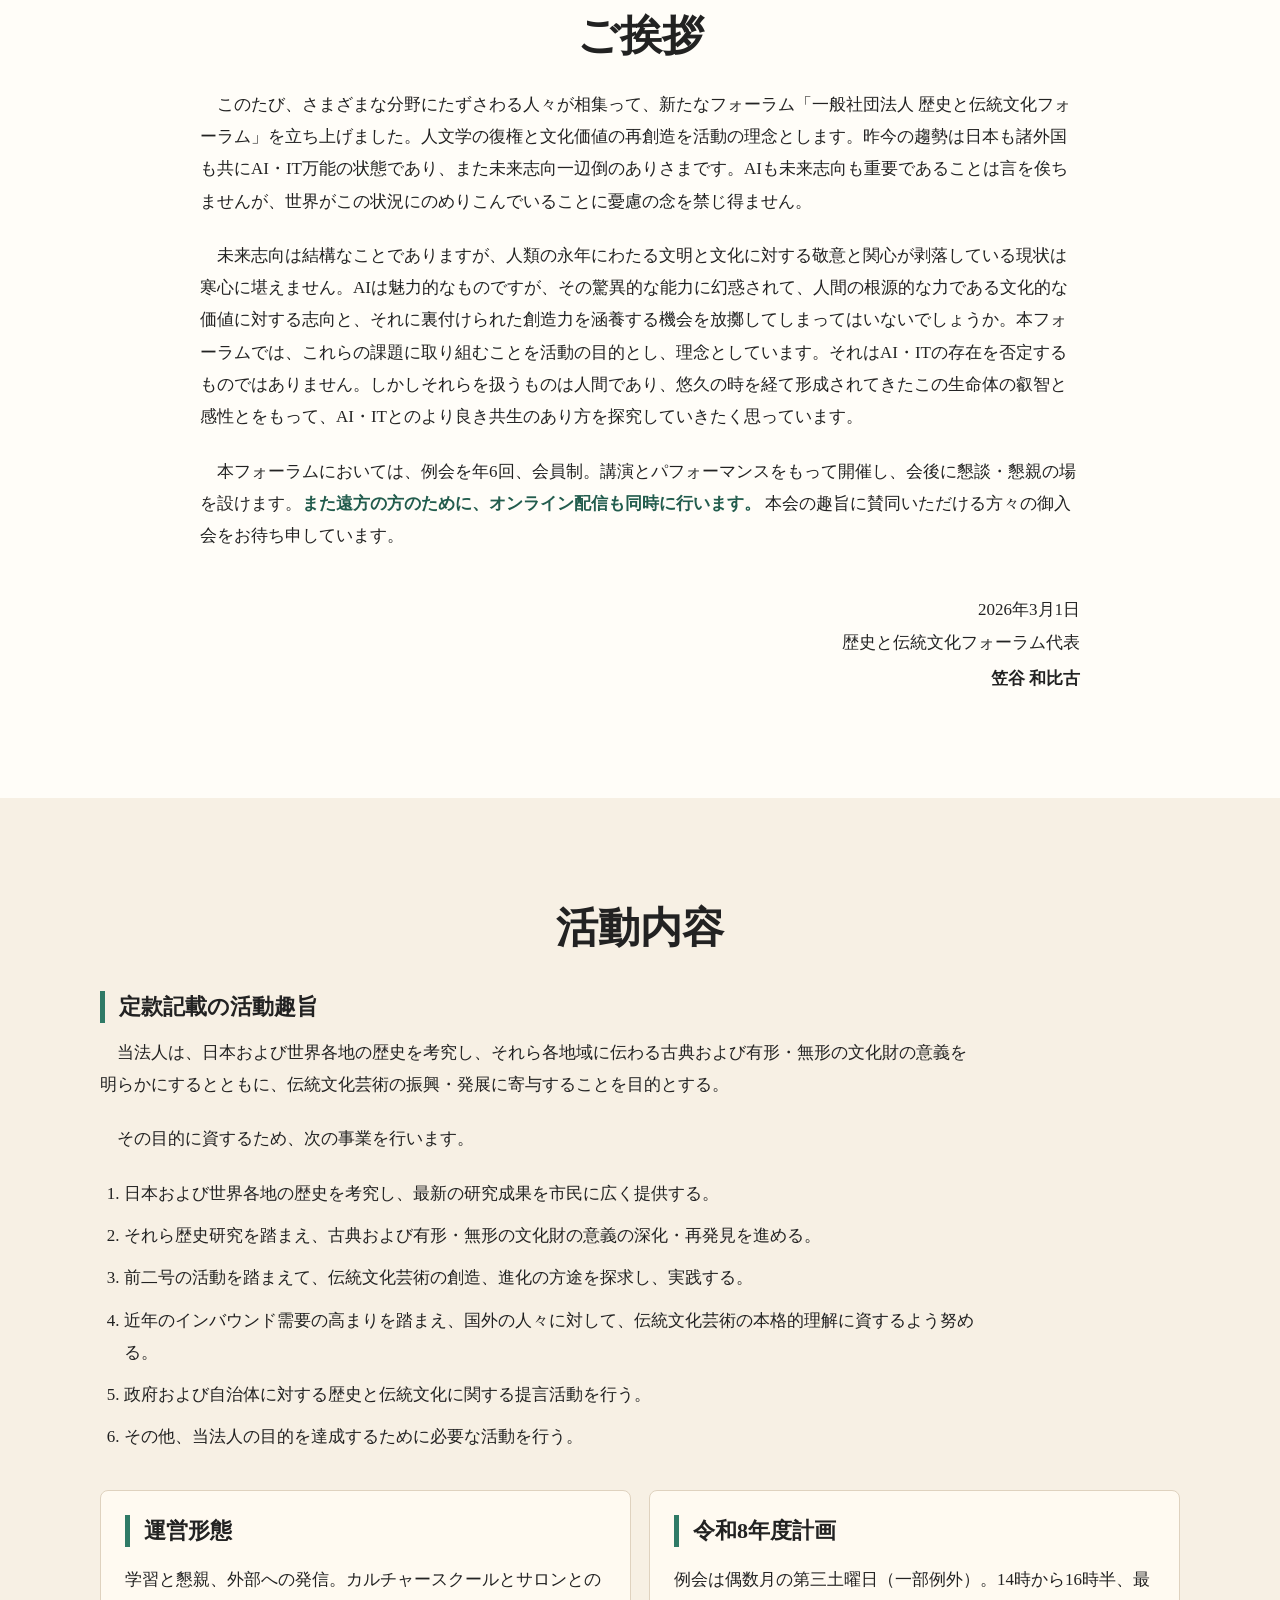
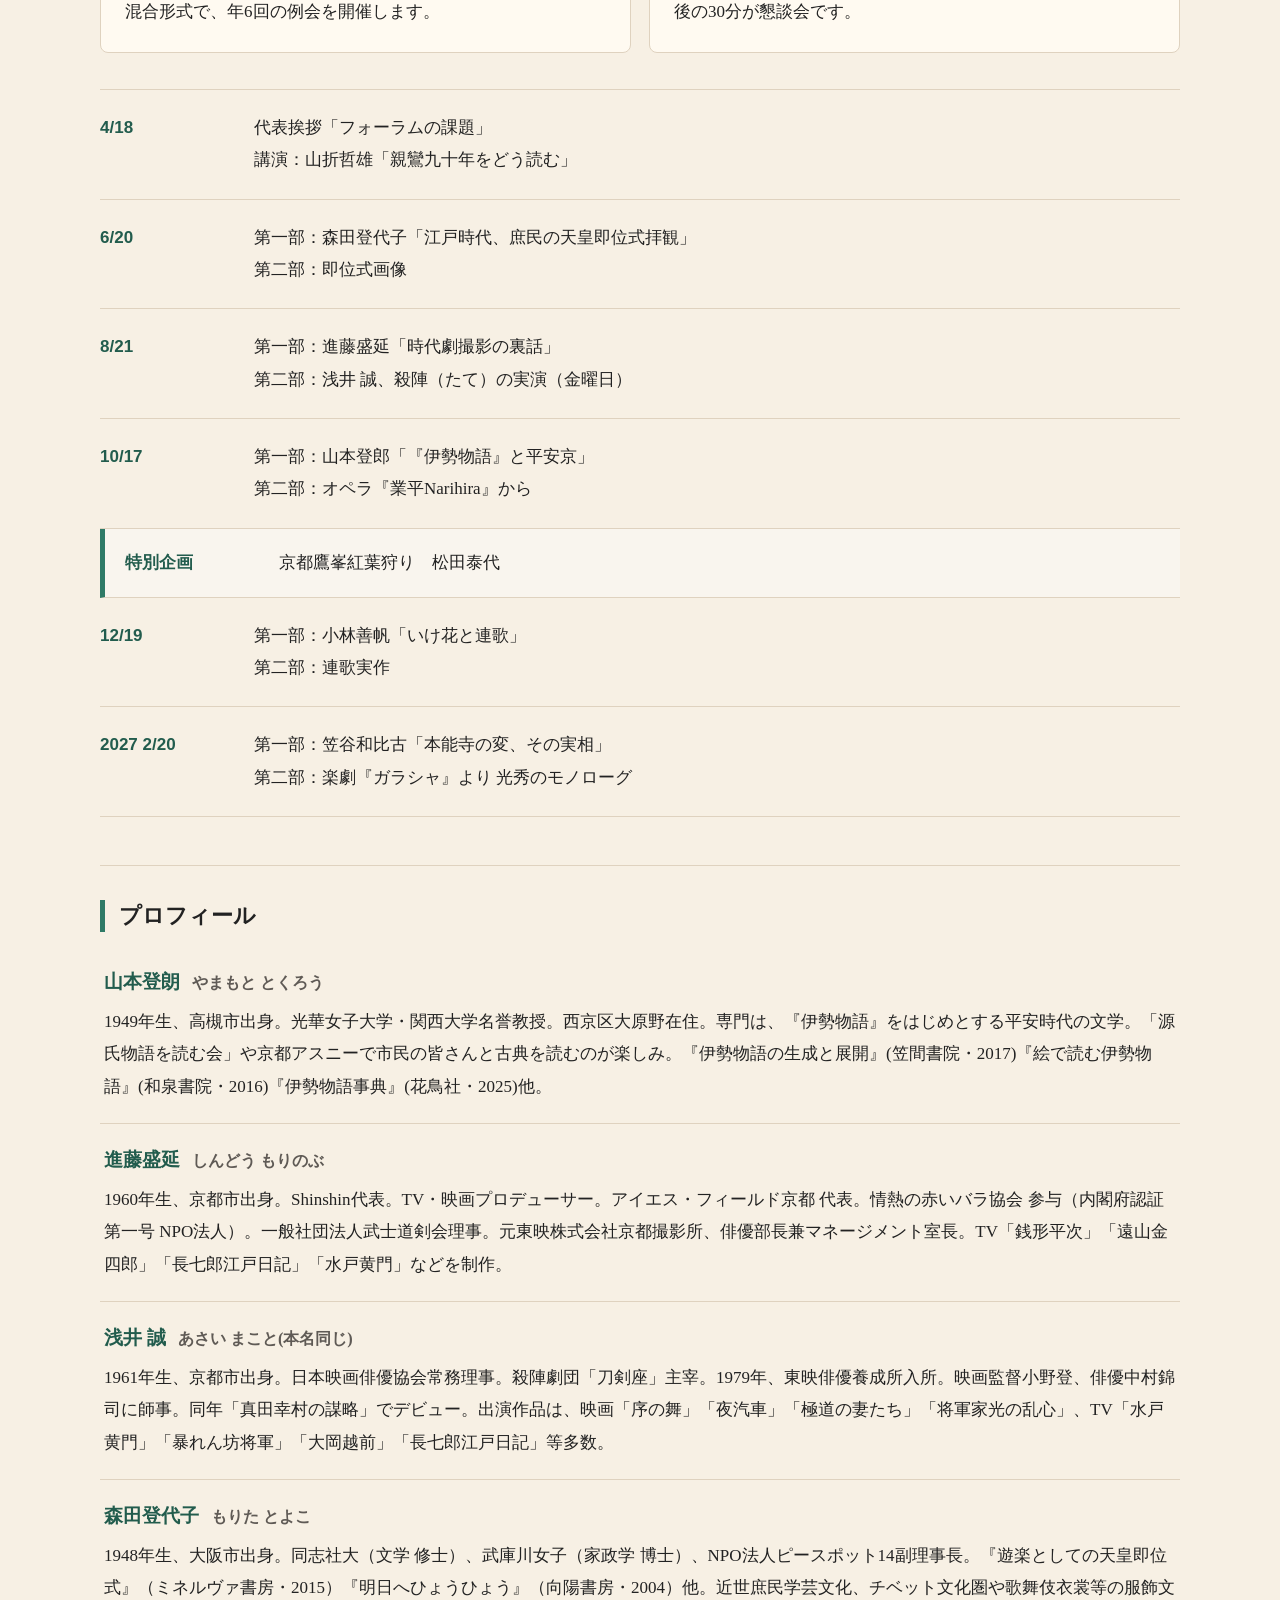
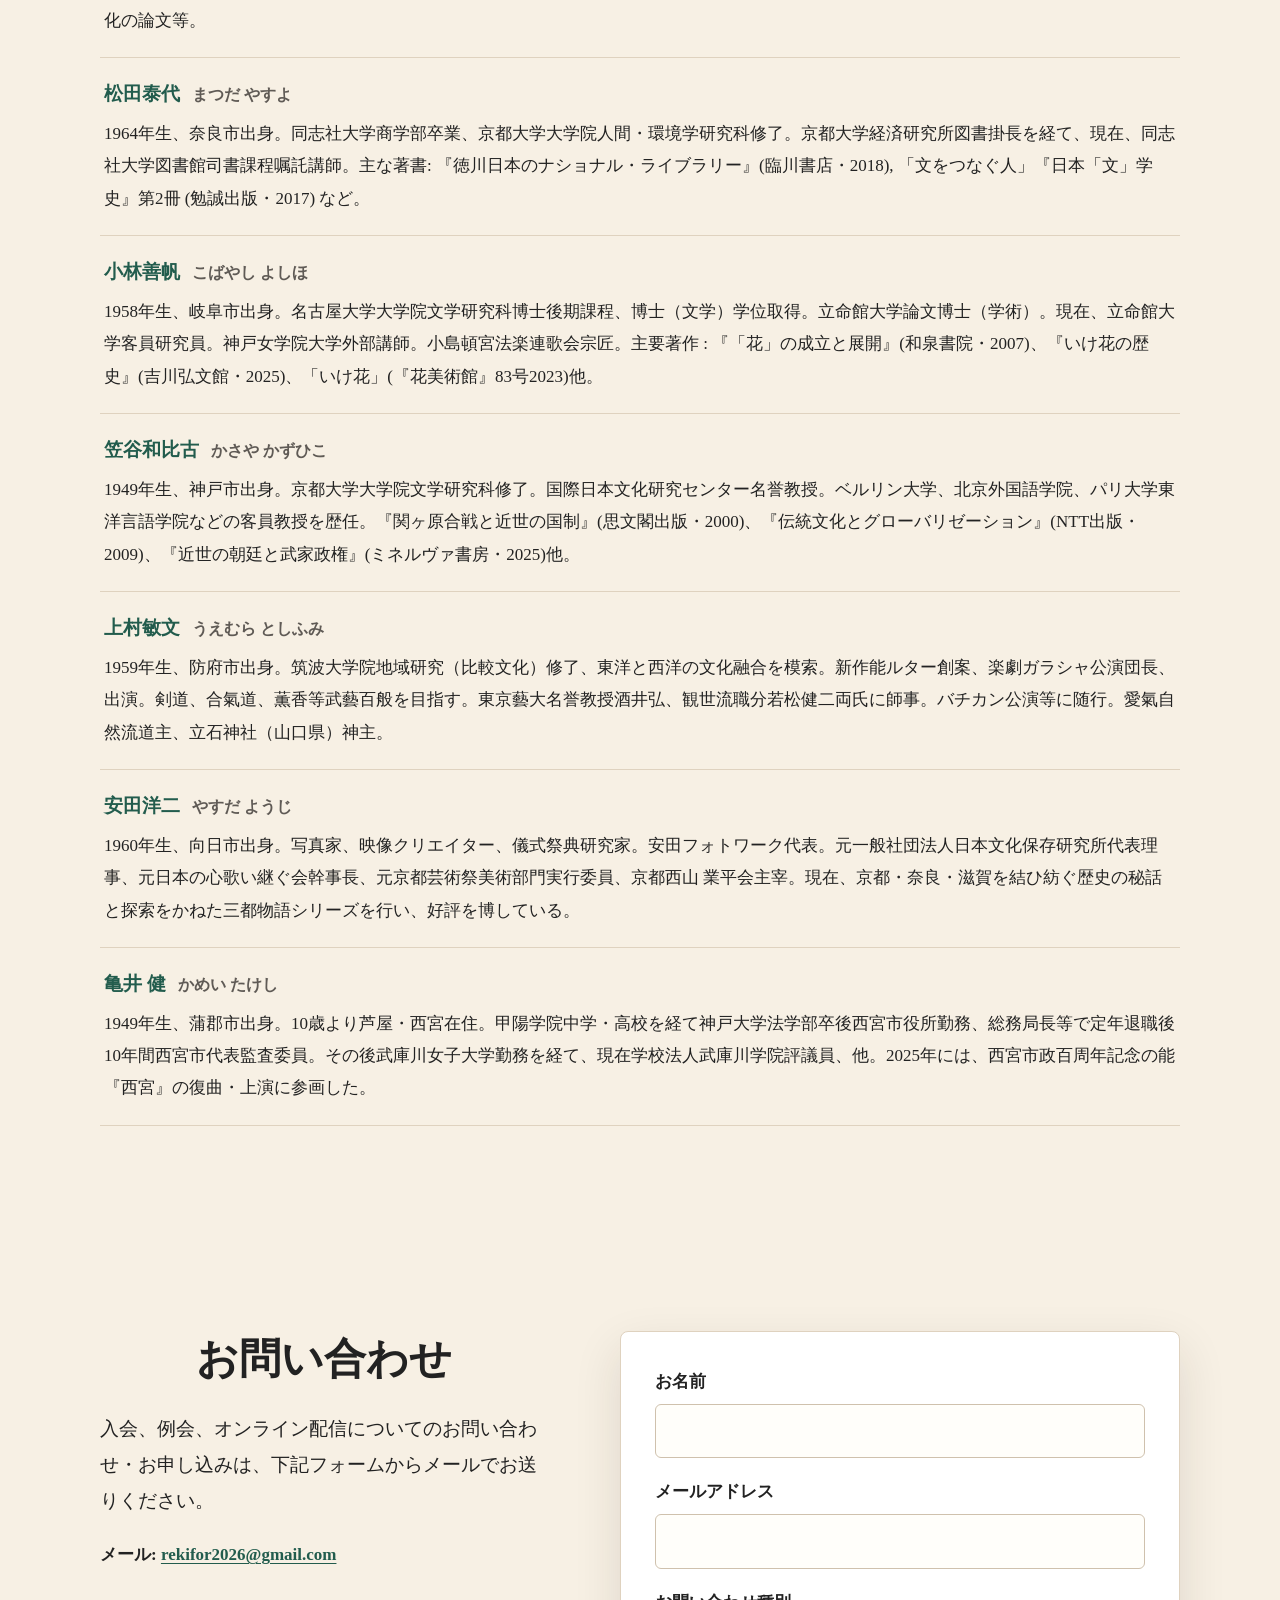
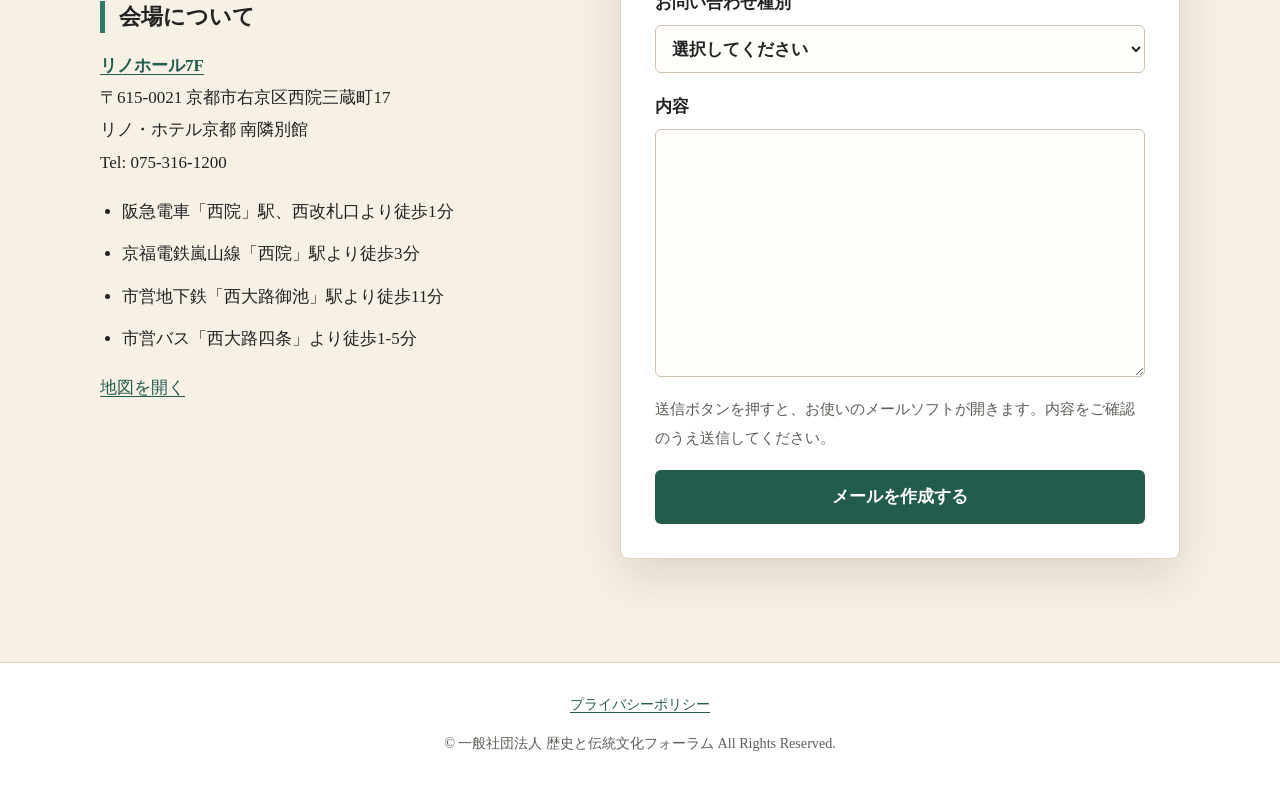
==== commit b1df6715: "feat: add forum greeting and lecture videos" ====
--- a/index.html
+++ b/index.html
@@ -9,9 +9,10 @@
   <meta name="description" content="一般社団法人 歴史と伝統文化フォーラムは、人文学の復権と文化価値の再創造を理念に、講演・実演・懇談を通じて歴史と伝統文化を学ぶ会です。">
   <title>一般社団法人 歴史と伝統文化フォーラム</title>
   <link rel="canonical" href="https://rekifor2026.website/">
-  <link rel="icon" href="favicon-32x32.png?v=original-20260730" type="image/png" sizes="32x32">
-  <link rel="icon" href="favicon.svg?v=original-20260730b" type="image/svg+xml">
-  <link rel="stylesheet" href="assets/css/styles.css?v=notice-20260730">
+  <link rel="icon" href="favicon.ico?v=20260730c" sizes="any">
+  <link rel="icon" href="favicon-32x32.png?v=20260730c" type="image/png" sizes="32x32">
+  <link rel="apple-touch-icon" href="favicon-192x192.png?v=20260730c">
+  <link rel="stylesheet" href="assets/css/styles.css?v=video-20260901">
 </head>
 <body>
   <header class="site-header">
@@ -67,6 +68,32 @@
         <a class="flyer-link" href="assets/images/rekifor2026_新チラシ.png" target="_blank" rel="noopener">
           <img src="assets/images/rekifor2026_新チラシ.png" width="720" height="1036" alt="8月21日 歴史と伝統文化フォーラム案内チラシ">
         </a>
+      </div>
+    </section>
+
+    <section class="section video-section" id="videos" aria-labelledby="videos-heading">
+      <div class="section-inner">
+        <p class="eyebrow">動画</p>
+        <h2 id="videos-heading">動画で見るフォーラム</h2>
+        <p class="video-intro">2026年4月18日開催のフォーラムより、代表挨拶と講演の映像をご覧いただけます。</p>
+        <div class="video-grid">
+          <article class="video-item">
+            <h3>代表挨拶</h3>
+            <p>全編（約8分）</p>
+            <video controls playsinline preload="metadata">
+              <source src="assets/videos/2026-04-18_代表挨拶.mp4" type="video/mp4">
+              お使いのブラウザは動画の再生に対応していません。
+            </video>
+          </article>
+          <article class="video-item">
+            <h3>講演ダイジェスト</h3>
+            <p>冒頭10分10秒・最後10分（約20分）</p>
+            <video controls playsinline preload="metadata">
+              <source src="assets/videos/2026-04-18_講演ダイジェスト_前後10分.mp4" type="video/mp4">
+              お使いのブラウザは動画の再生に対応していません。
+            </video>
+          </article>
+        </div>
       </div>
     </section>
 
--- a/assets/css/styles.css
+++ b/assets/css/styles.css
@@ -456,6 +456,47 @@
   box-shadow: var(--shadow);
 }
 
+.video-section {
+  background: #ffffff;
+}
+
+.video-intro {
+  max-width: 760px;
+  margin: 0 auto 28px;
+  text-align: center;
+}
+
+.video-grid {
+  display: grid;
+  grid-template-columns: repeat(2, minmax(0, 1fr));
+  gap: 28px;
+}
+
+.video-item {
+  padding: 22px;
+  border: 1px solid var(--line);
+  border-radius: 8px;
+  background: var(--paper);
+  box-shadow: 0 10px 28px rgba(45, 35, 22, 0.08);
+}
+
+.video-item h3 {
+  margin: 0 0 4px;
+}
+
+.video-item p {
+  margin: 0 0 14px;
+  color: var(--muted);
+  font-size: 15px;
+}
+
+.video-item video {
+  display: block;
+  width: 100%;
+  background: #171717;
+  aspect-ratio: 16 / 9;
+}
+
 .contact-layout {
   display: grid;
   grid-template-columns: minmax(0, 0.8fr) minmax(320px, 1fr);
@@ -601,6 +642,7 @@
   .two-column,
   .activity-summary,
   .flyer-layout,
+  .video-grid,
   .contact-layout {
     grid-template-columns: 1fr;
   }
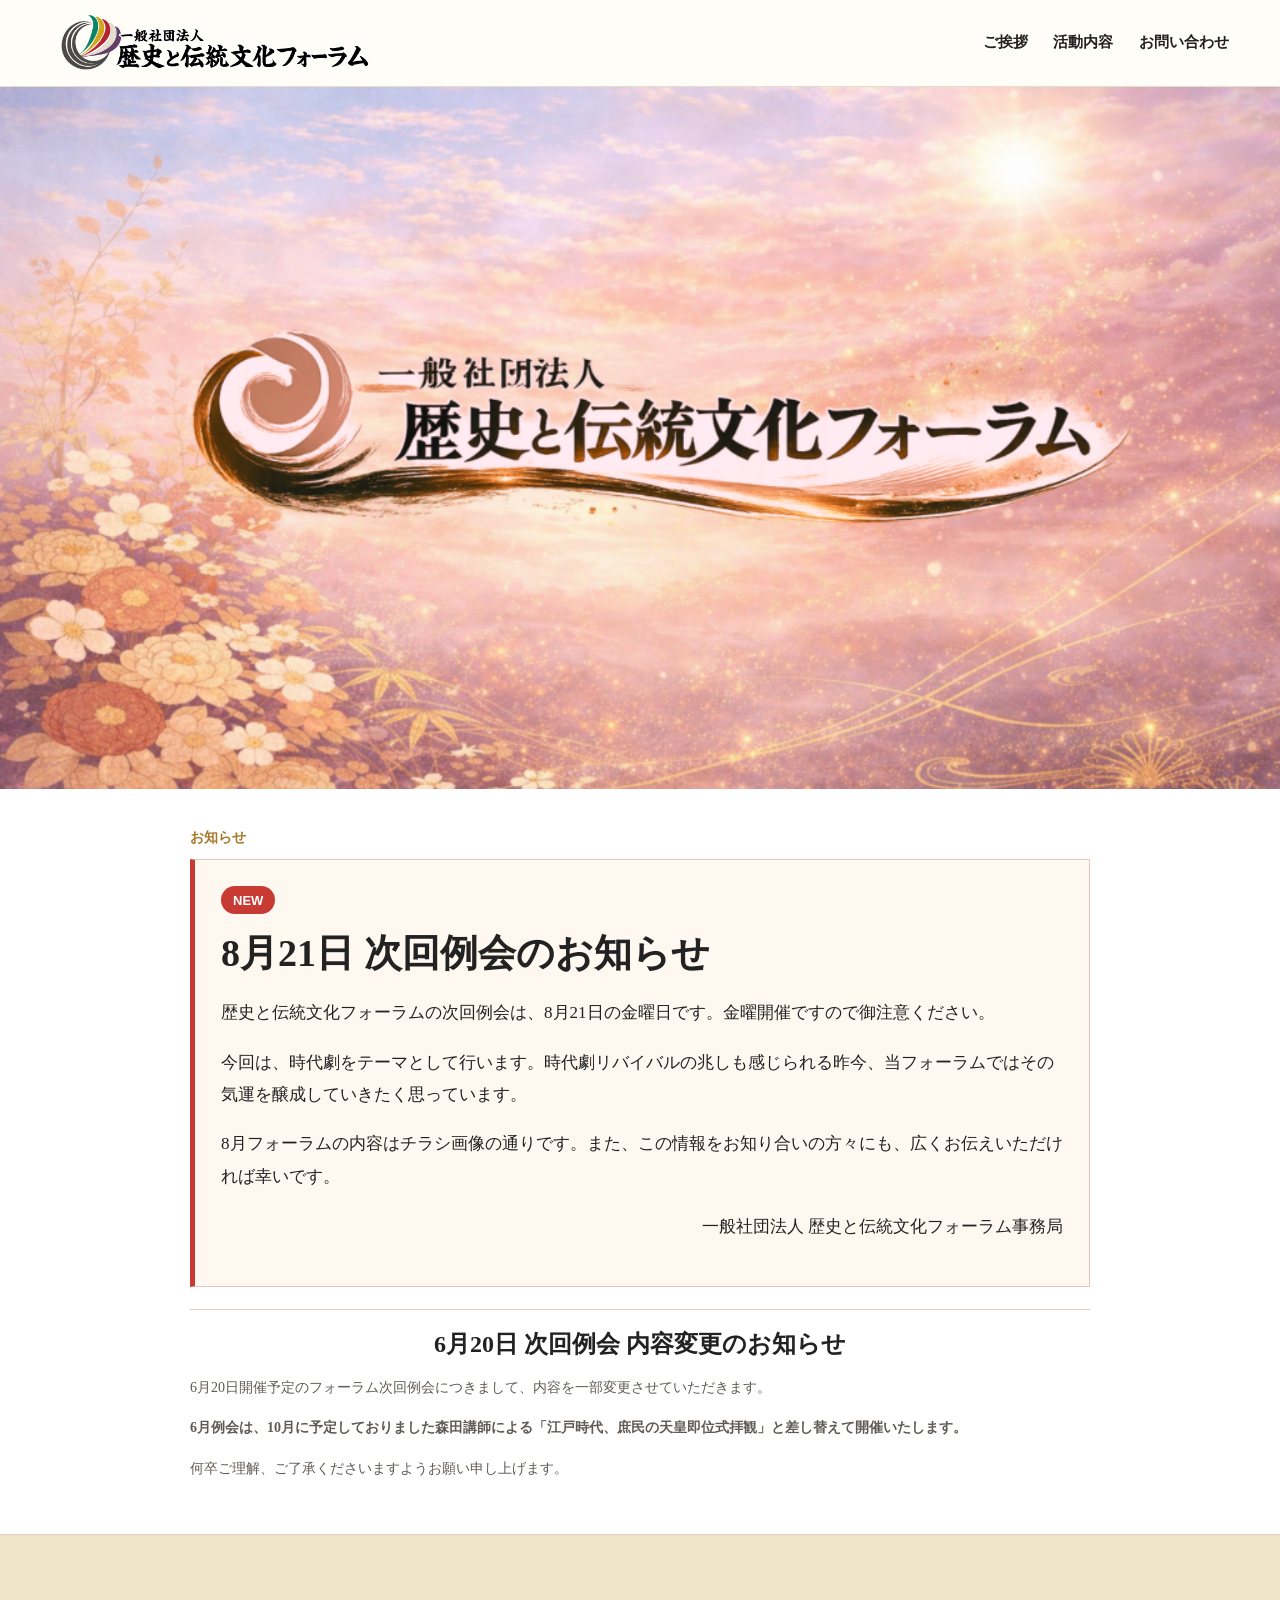
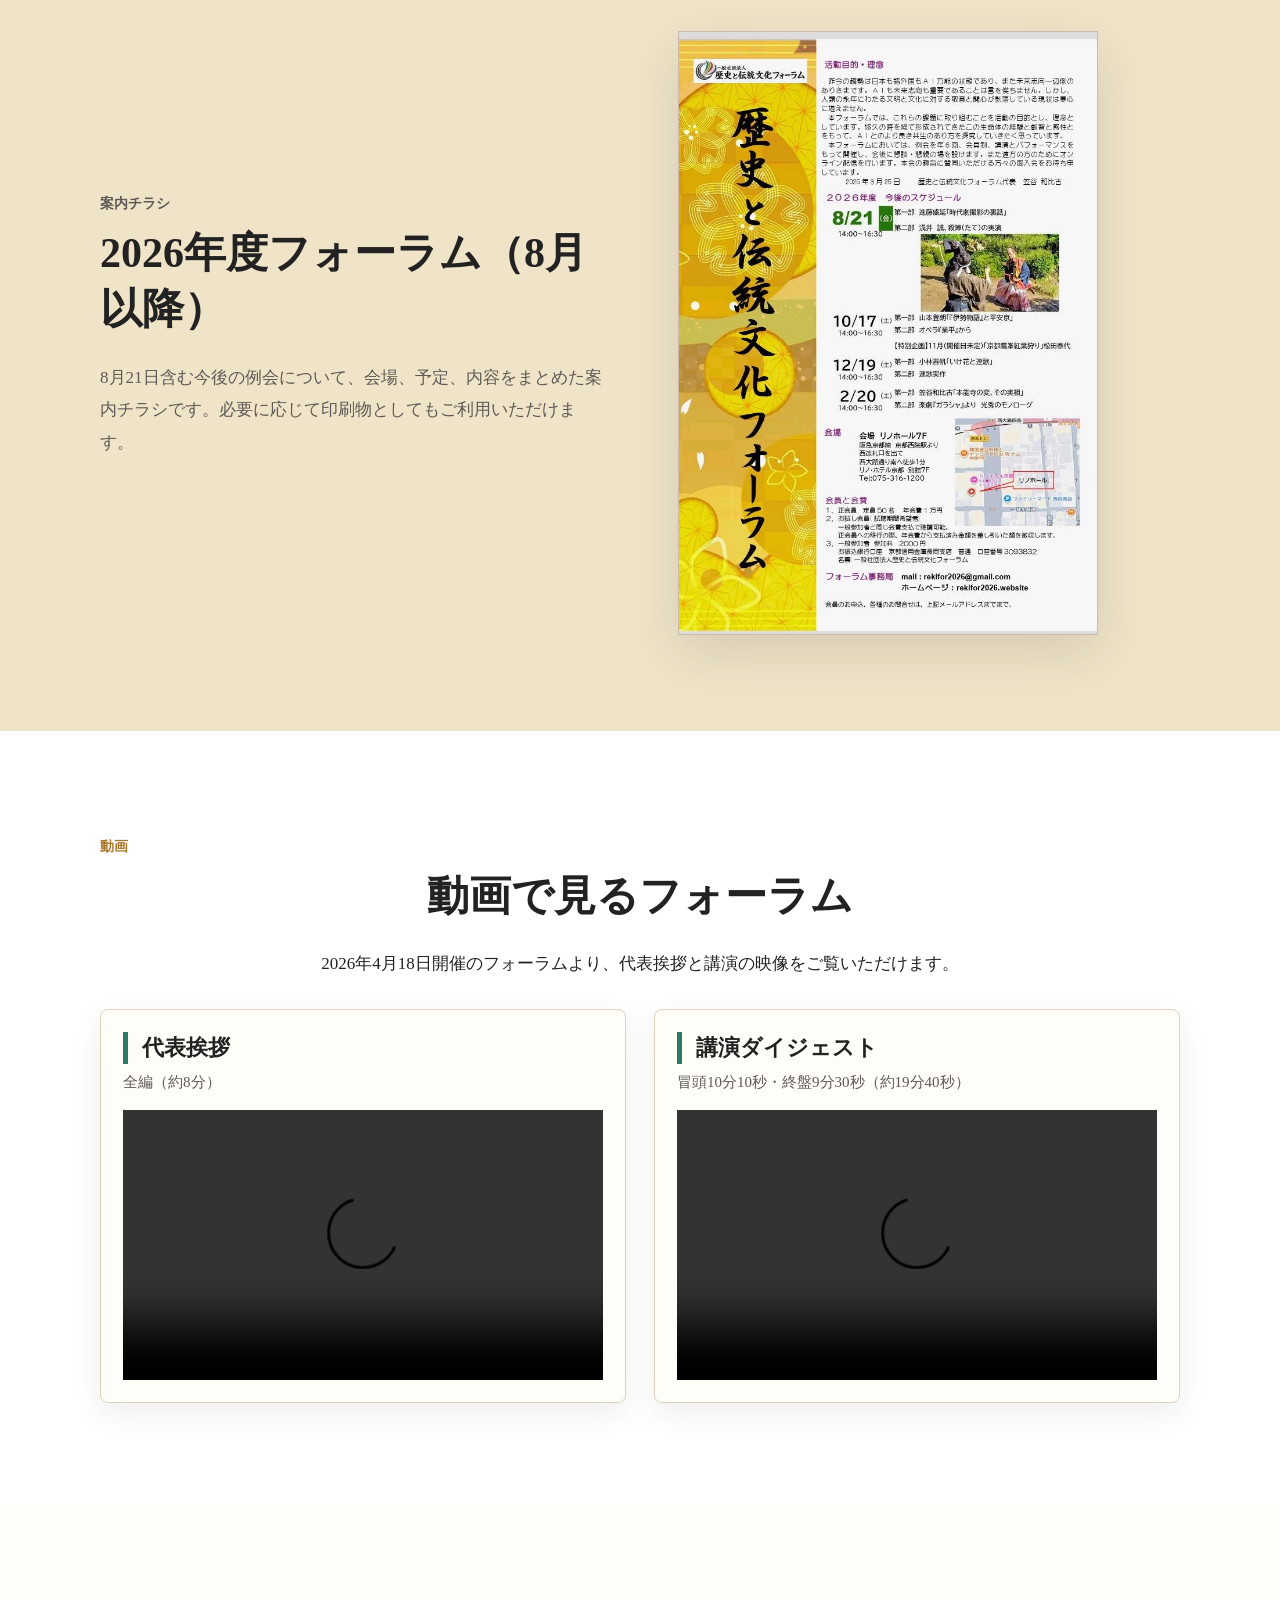
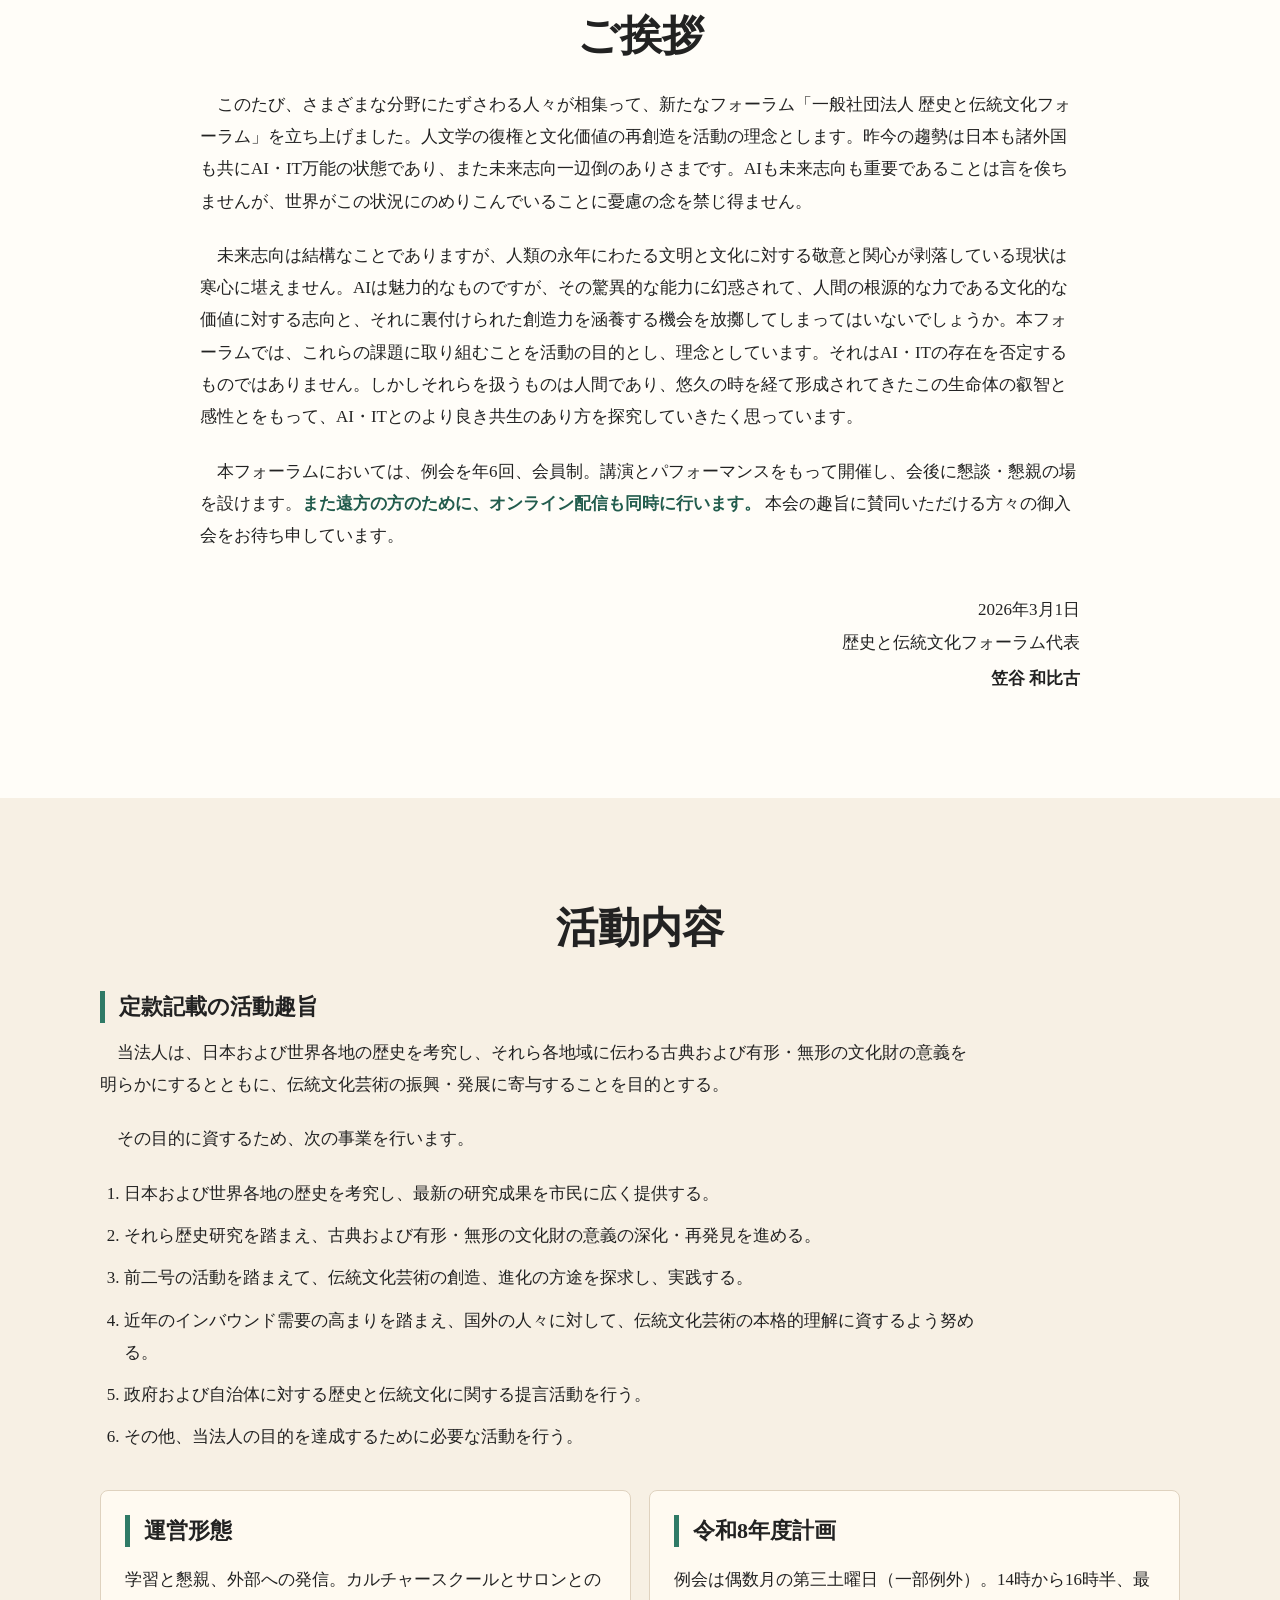
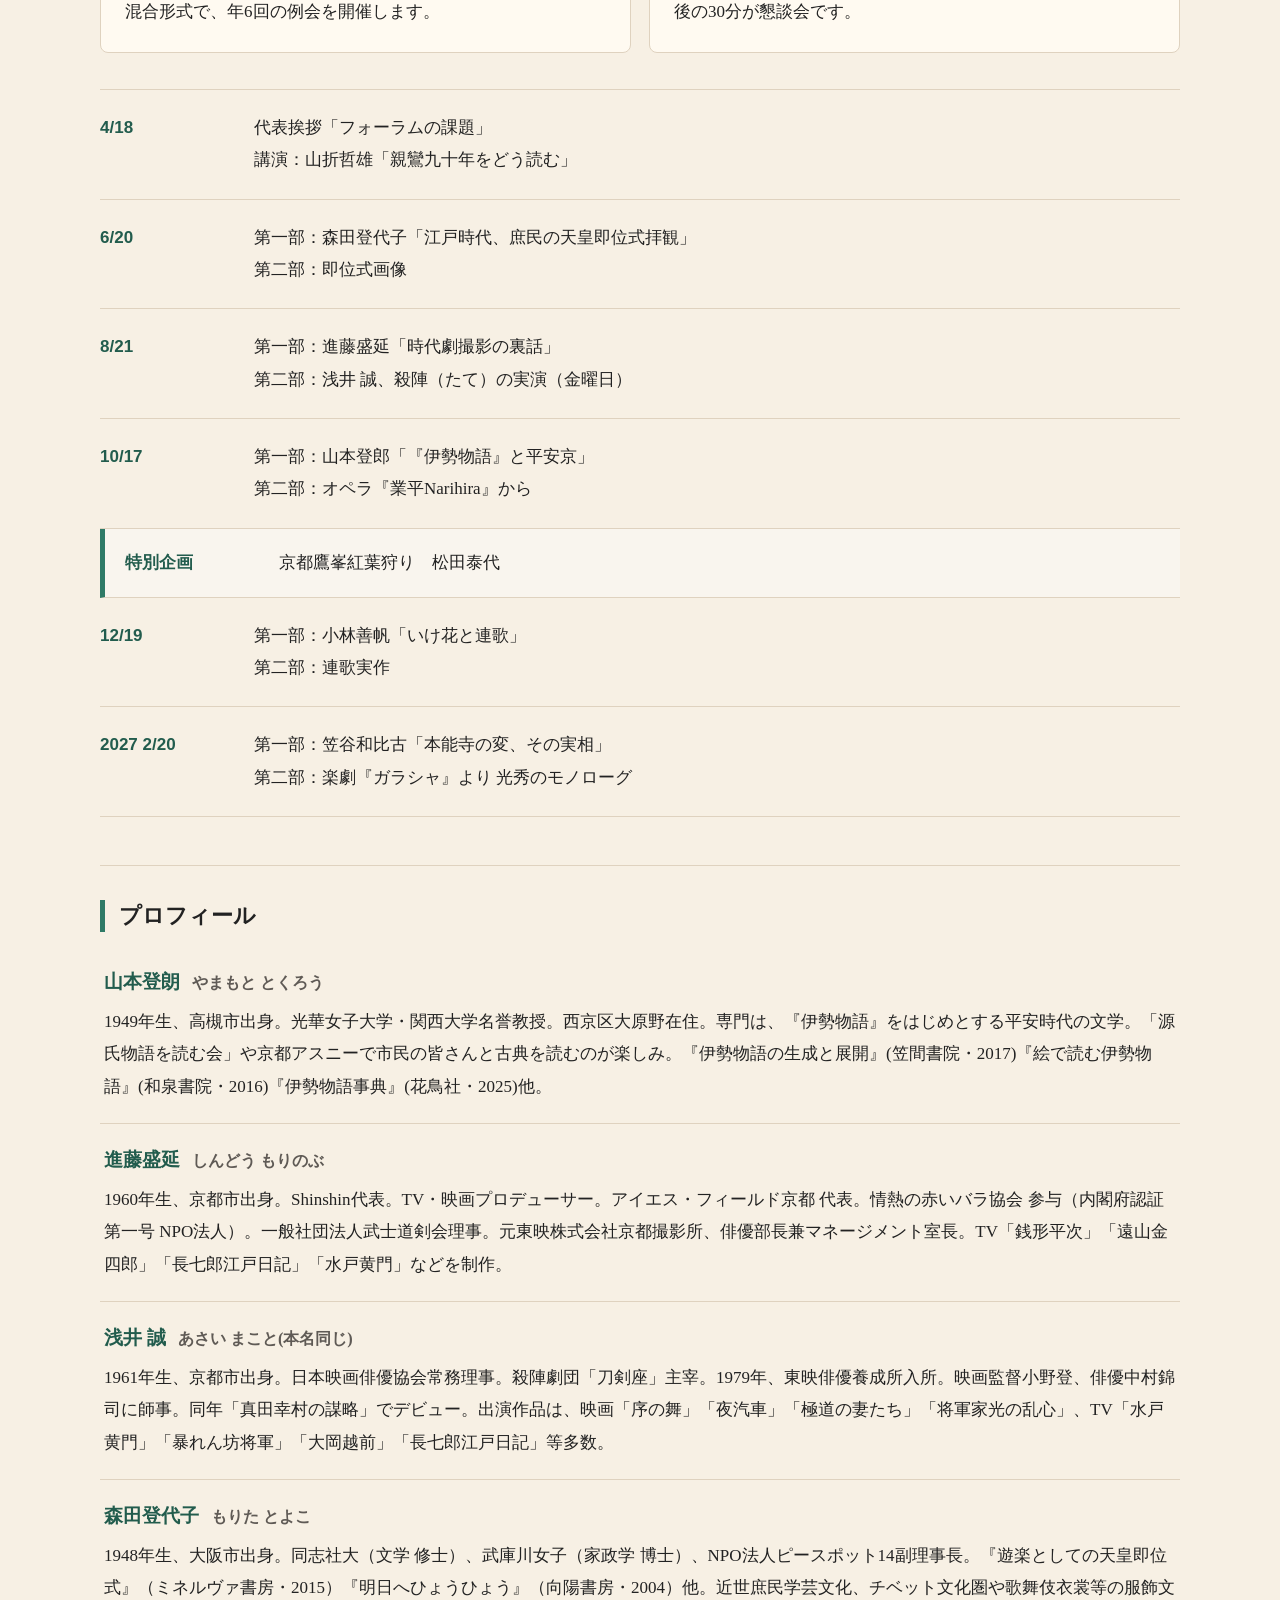
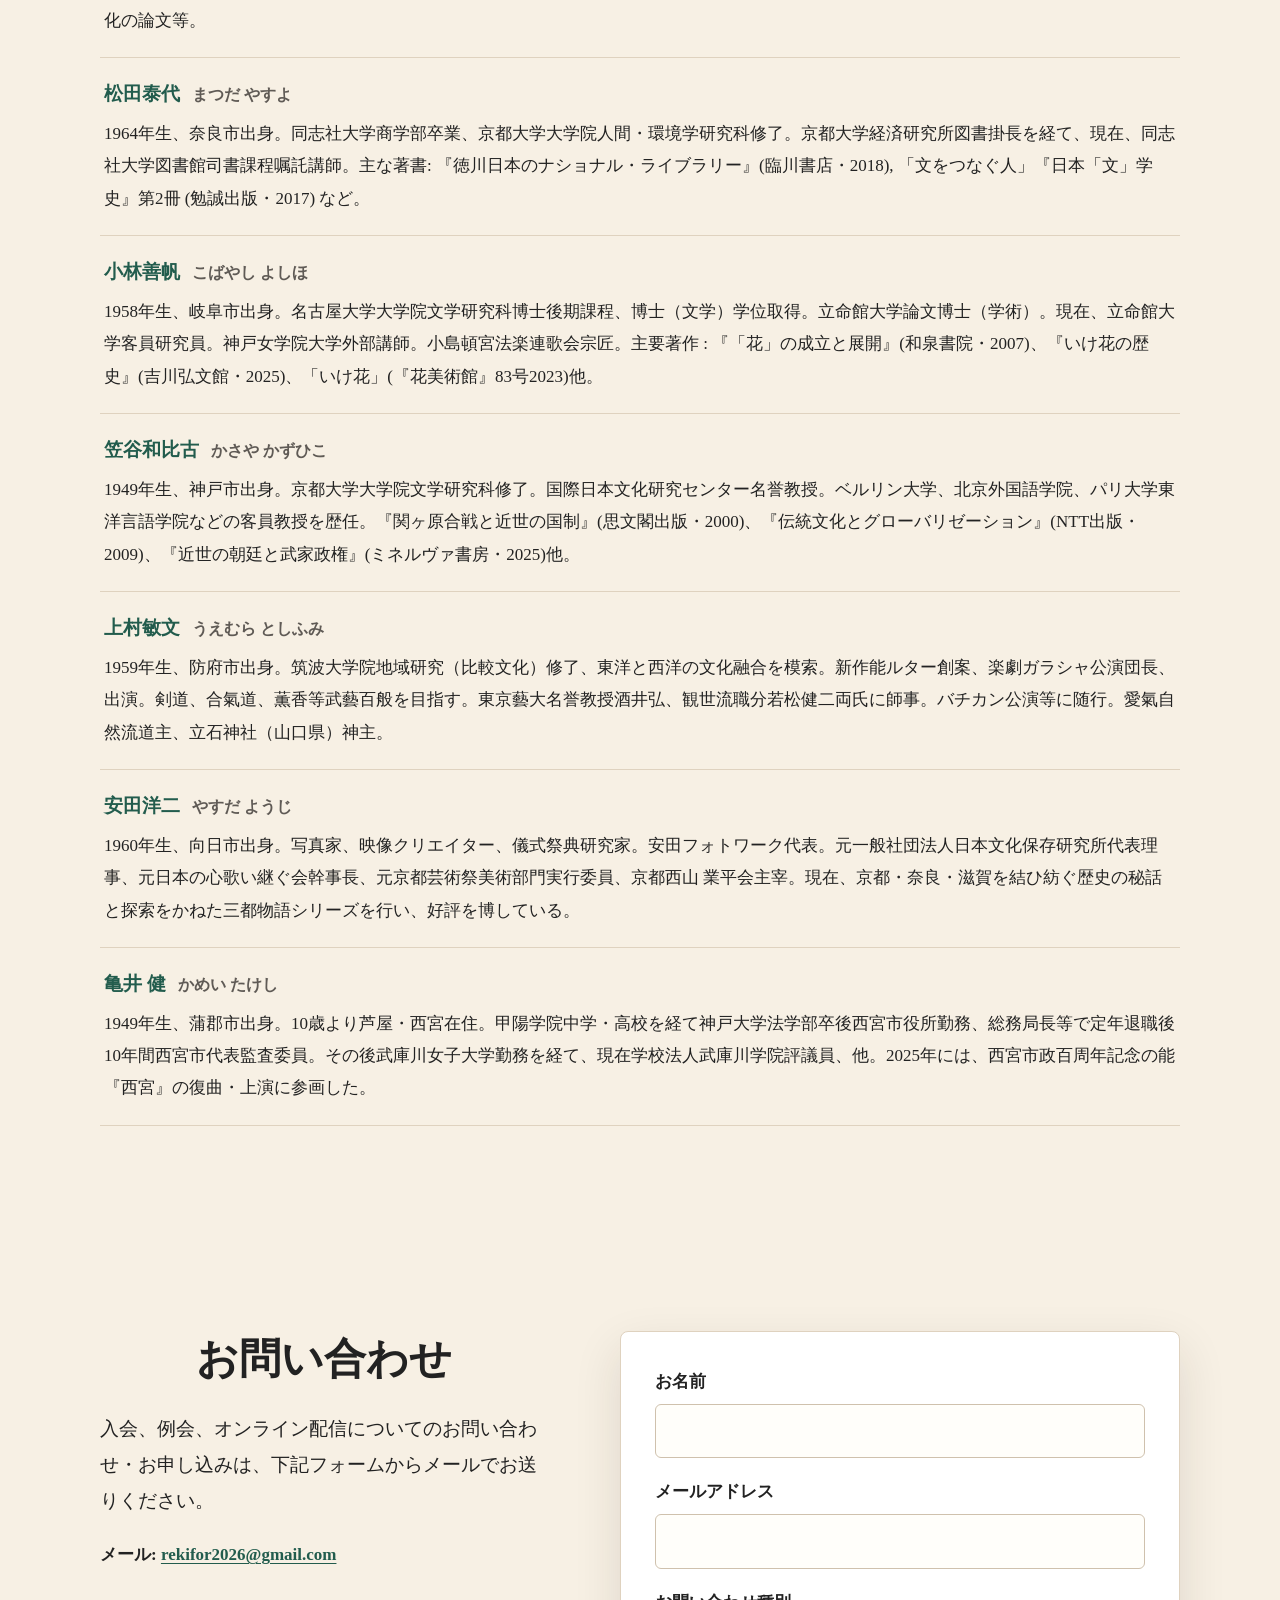
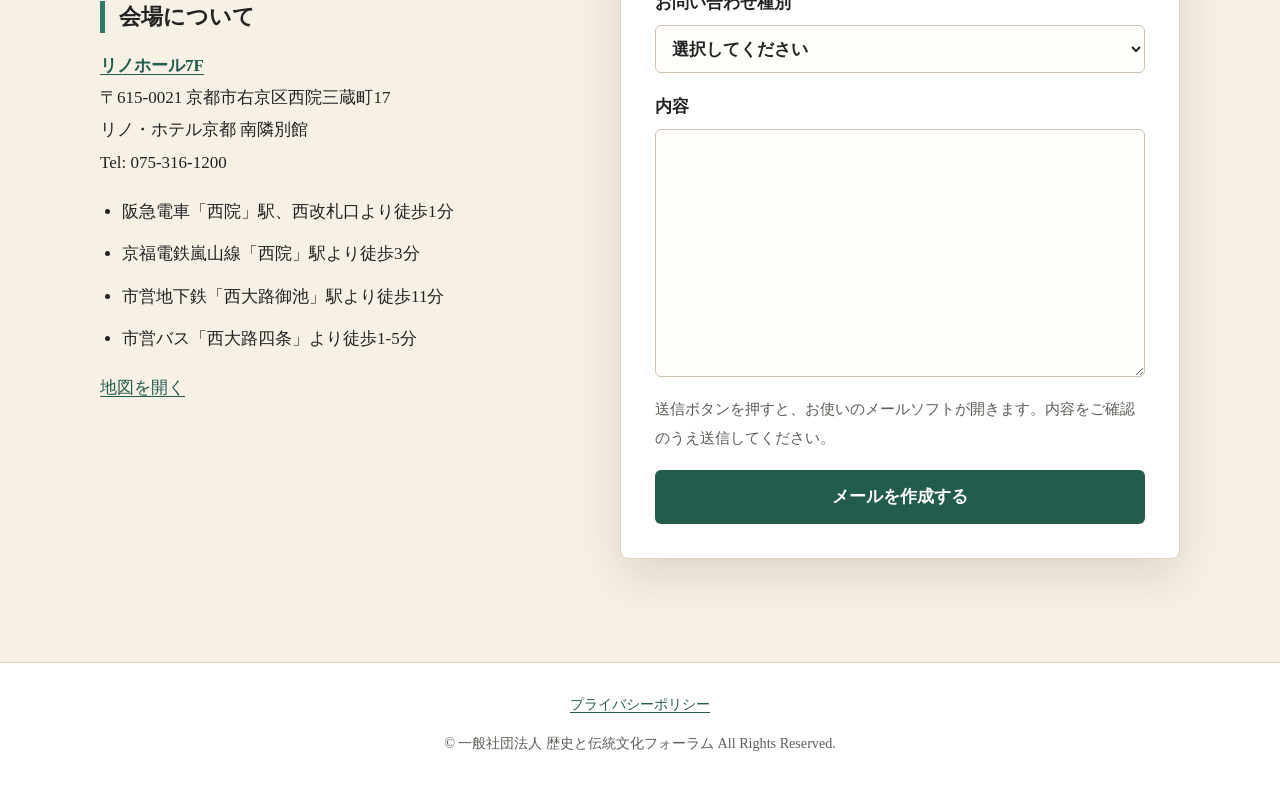
==== commit a7f82ef6: "fix: extend lecture digest transition" ====
--- a/index.html
+++ b/index.html
@@ -87,7 +87,7 @@
           </article>
           <article class="video-item">
             <h3>講演ダイジェスト</h3>
-            <p>冒頭10分10秒・最後10分（約20分）</p>
+            <p>冒頭10分10秒・終盤9分30秒（約19分40秒）</p>
             <video controls playsinline preload="metadata">
               <source src="assets/videos/2026-04-18_講演ダイジェスト_前後10分.mp4" type="video/mp4">
               お使いのブラウザは動画の再生に対応していません。
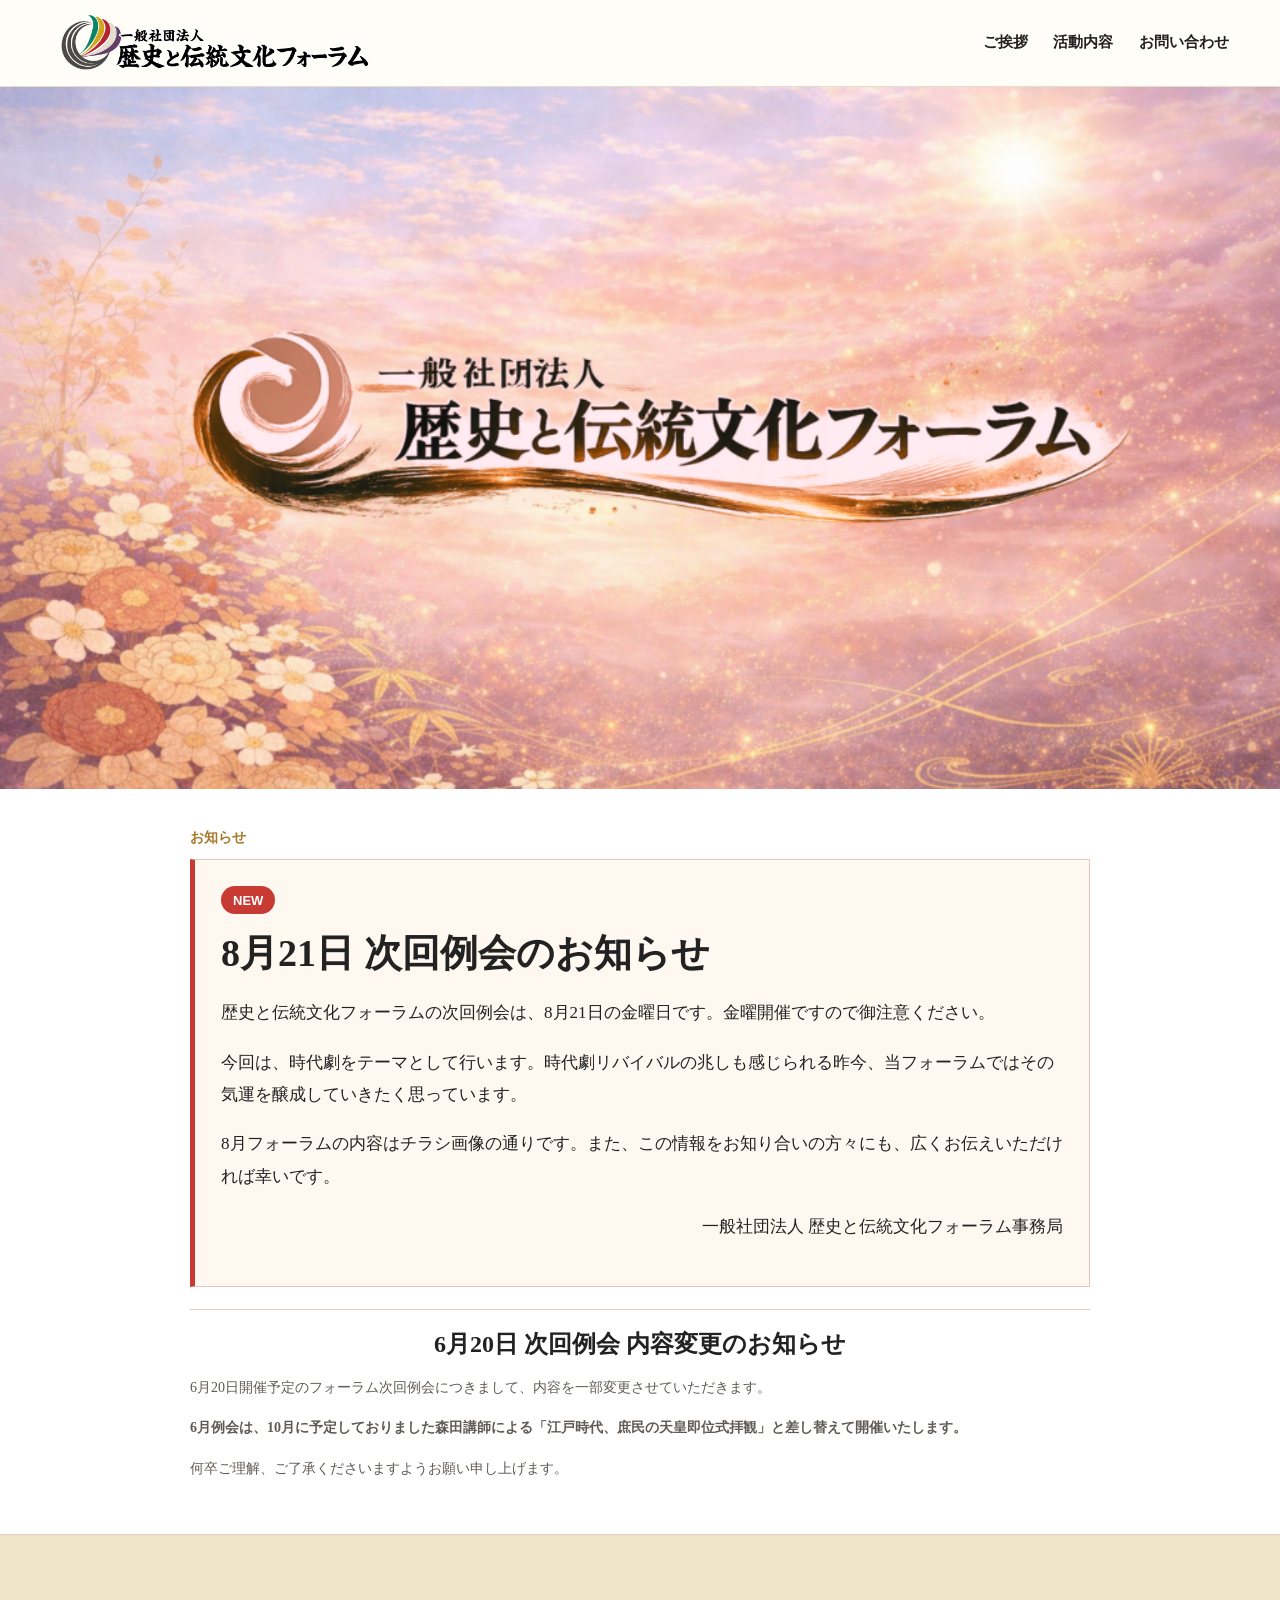
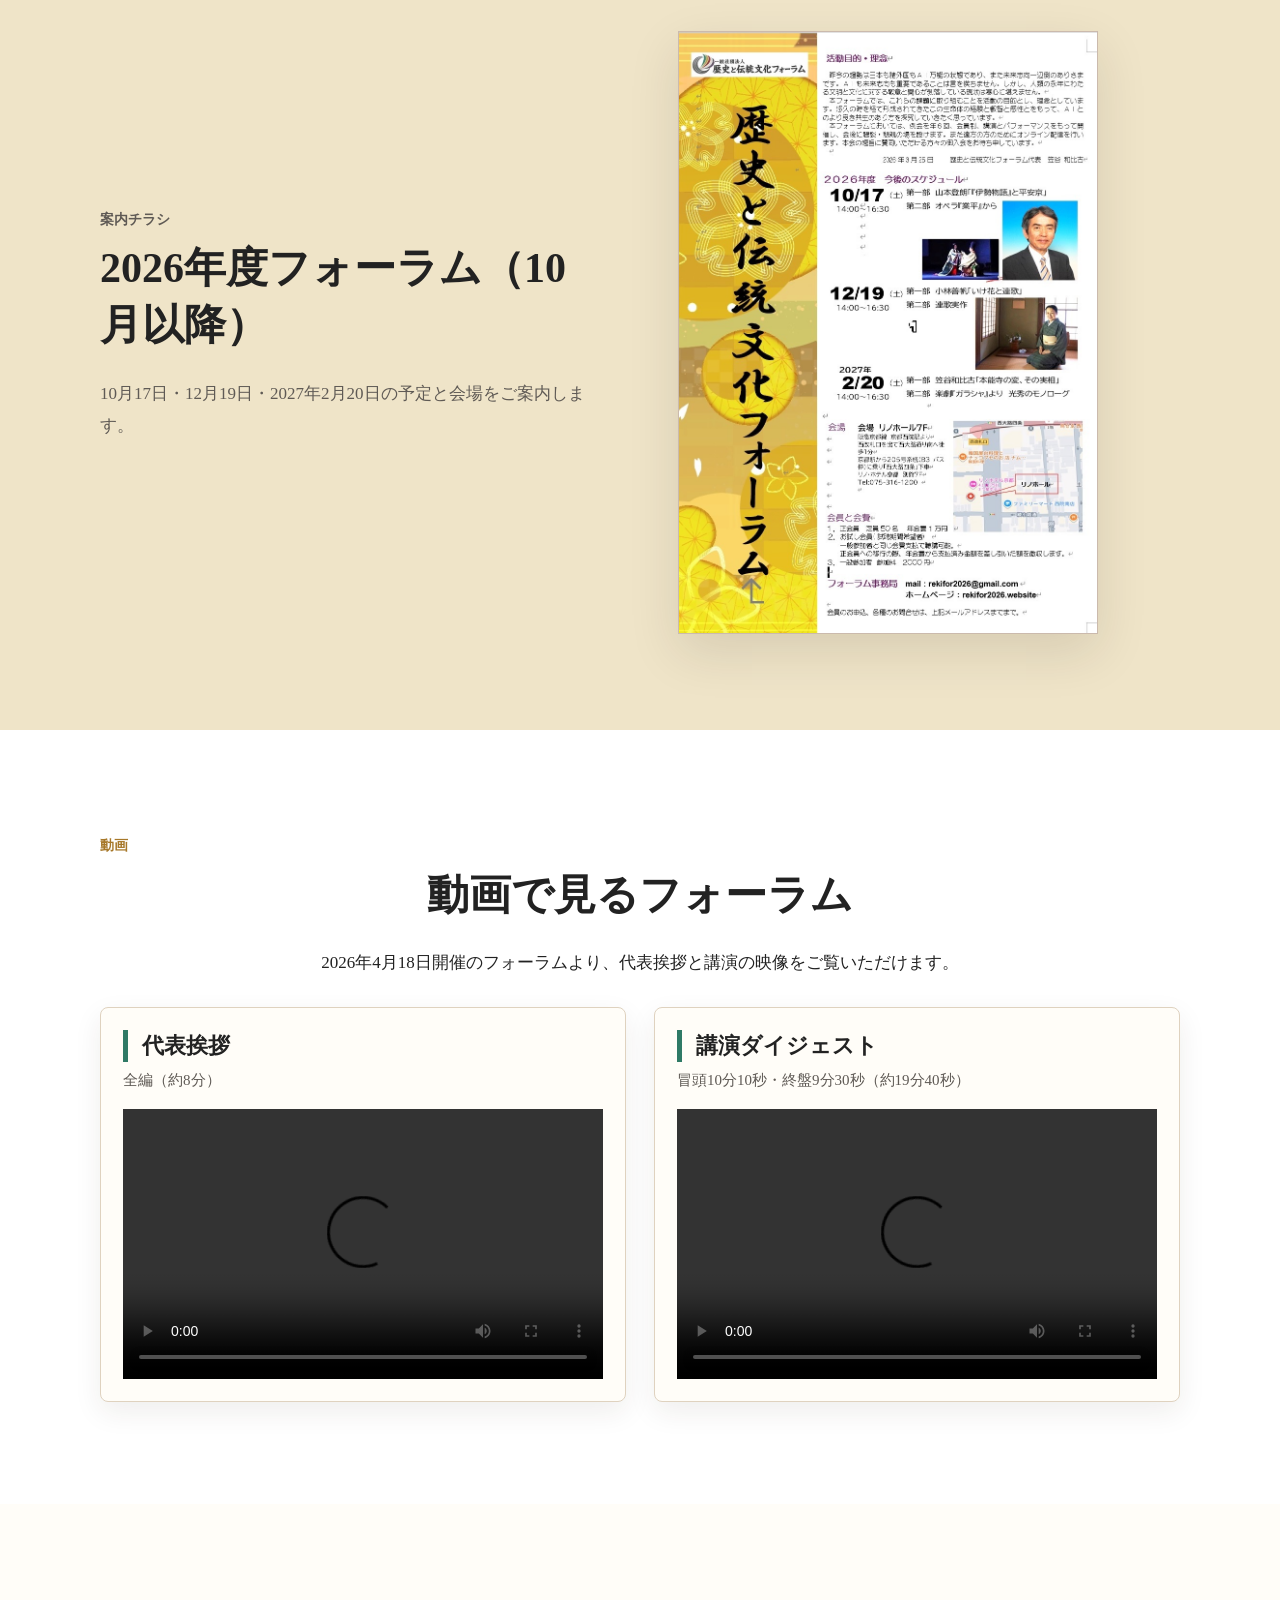
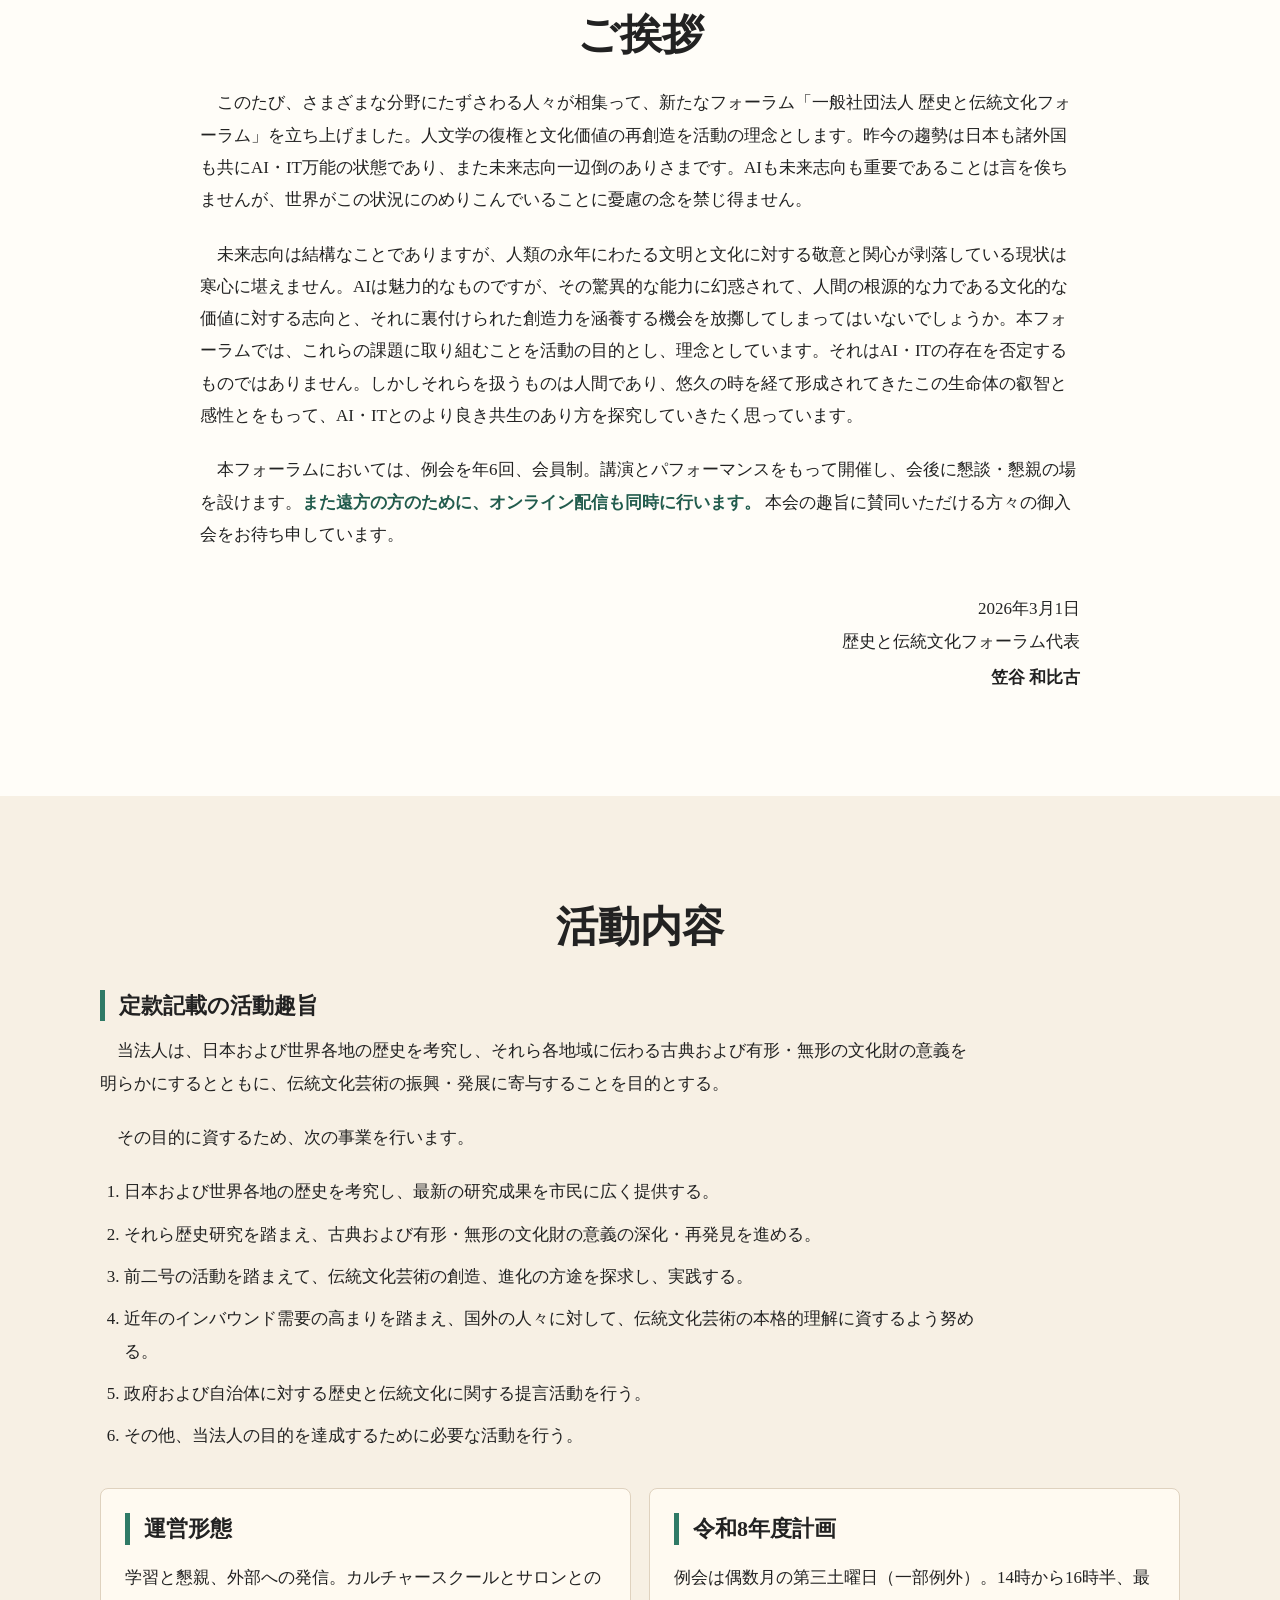
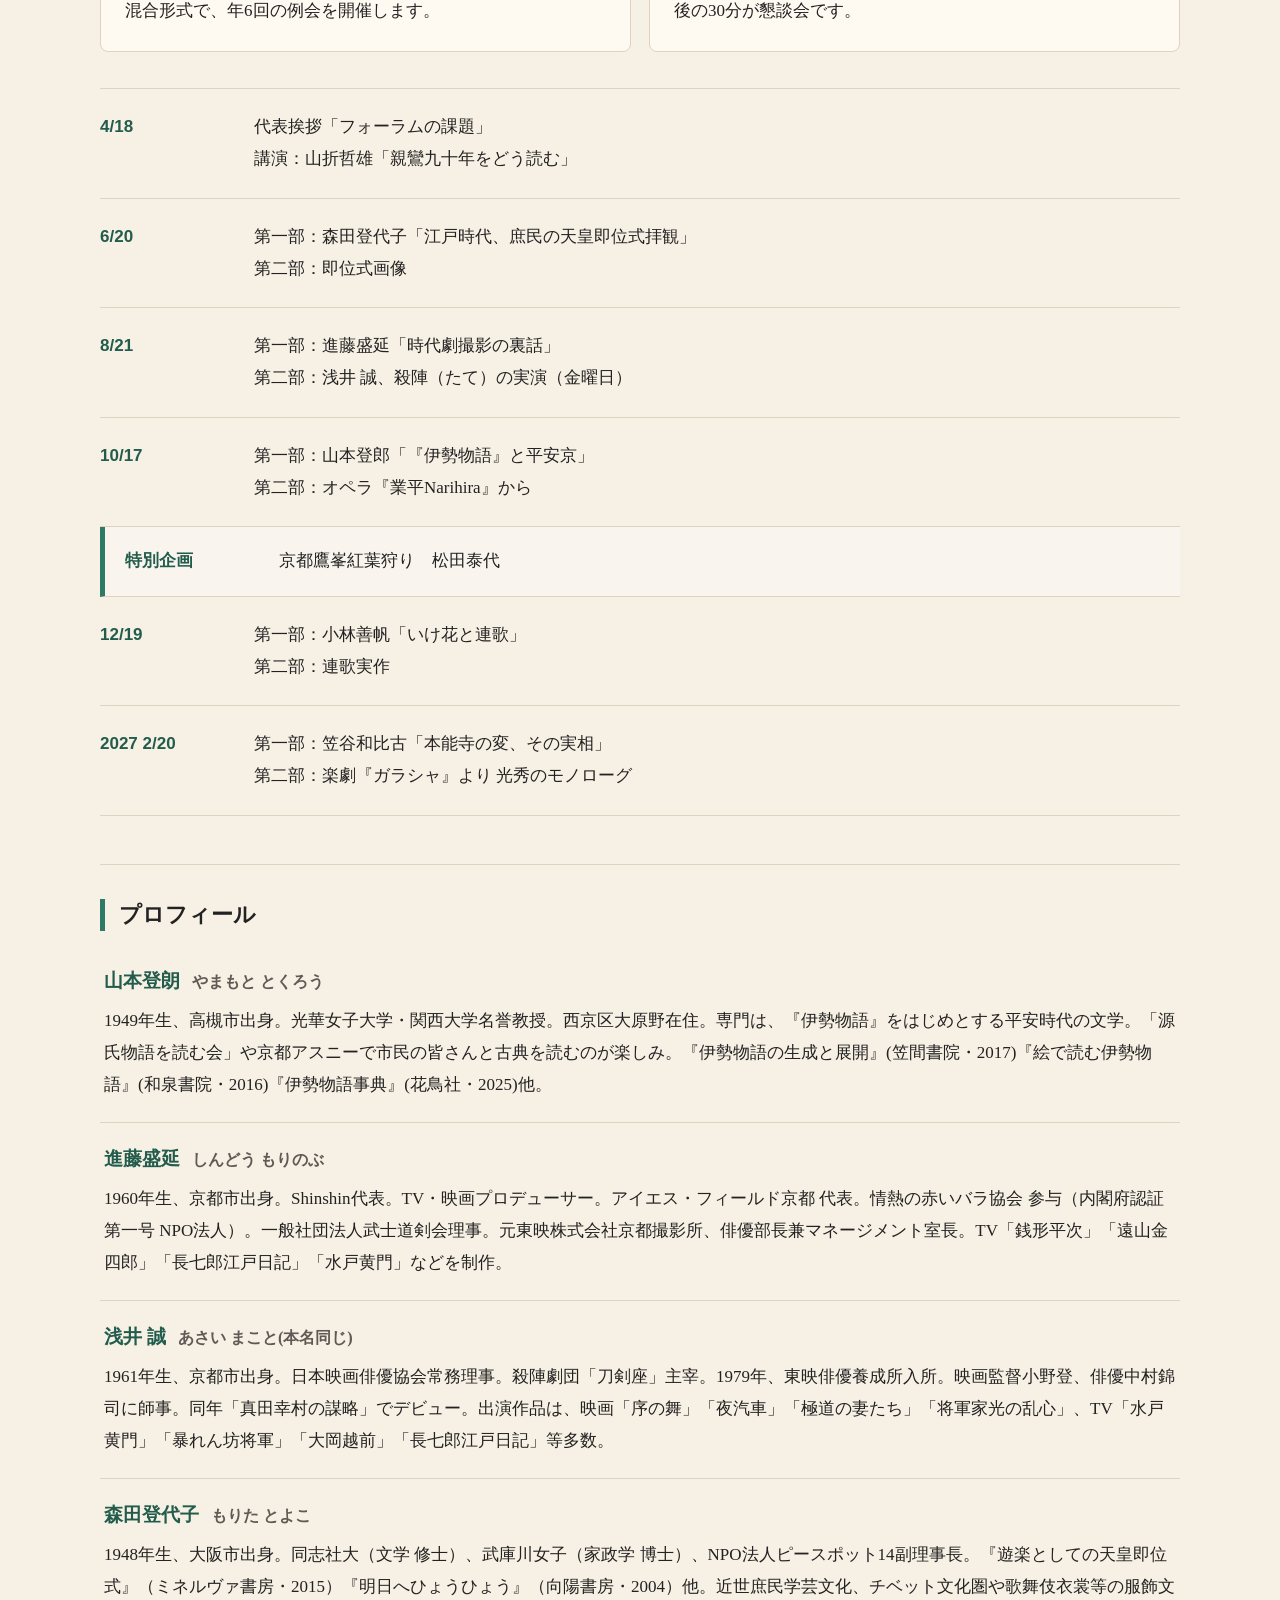
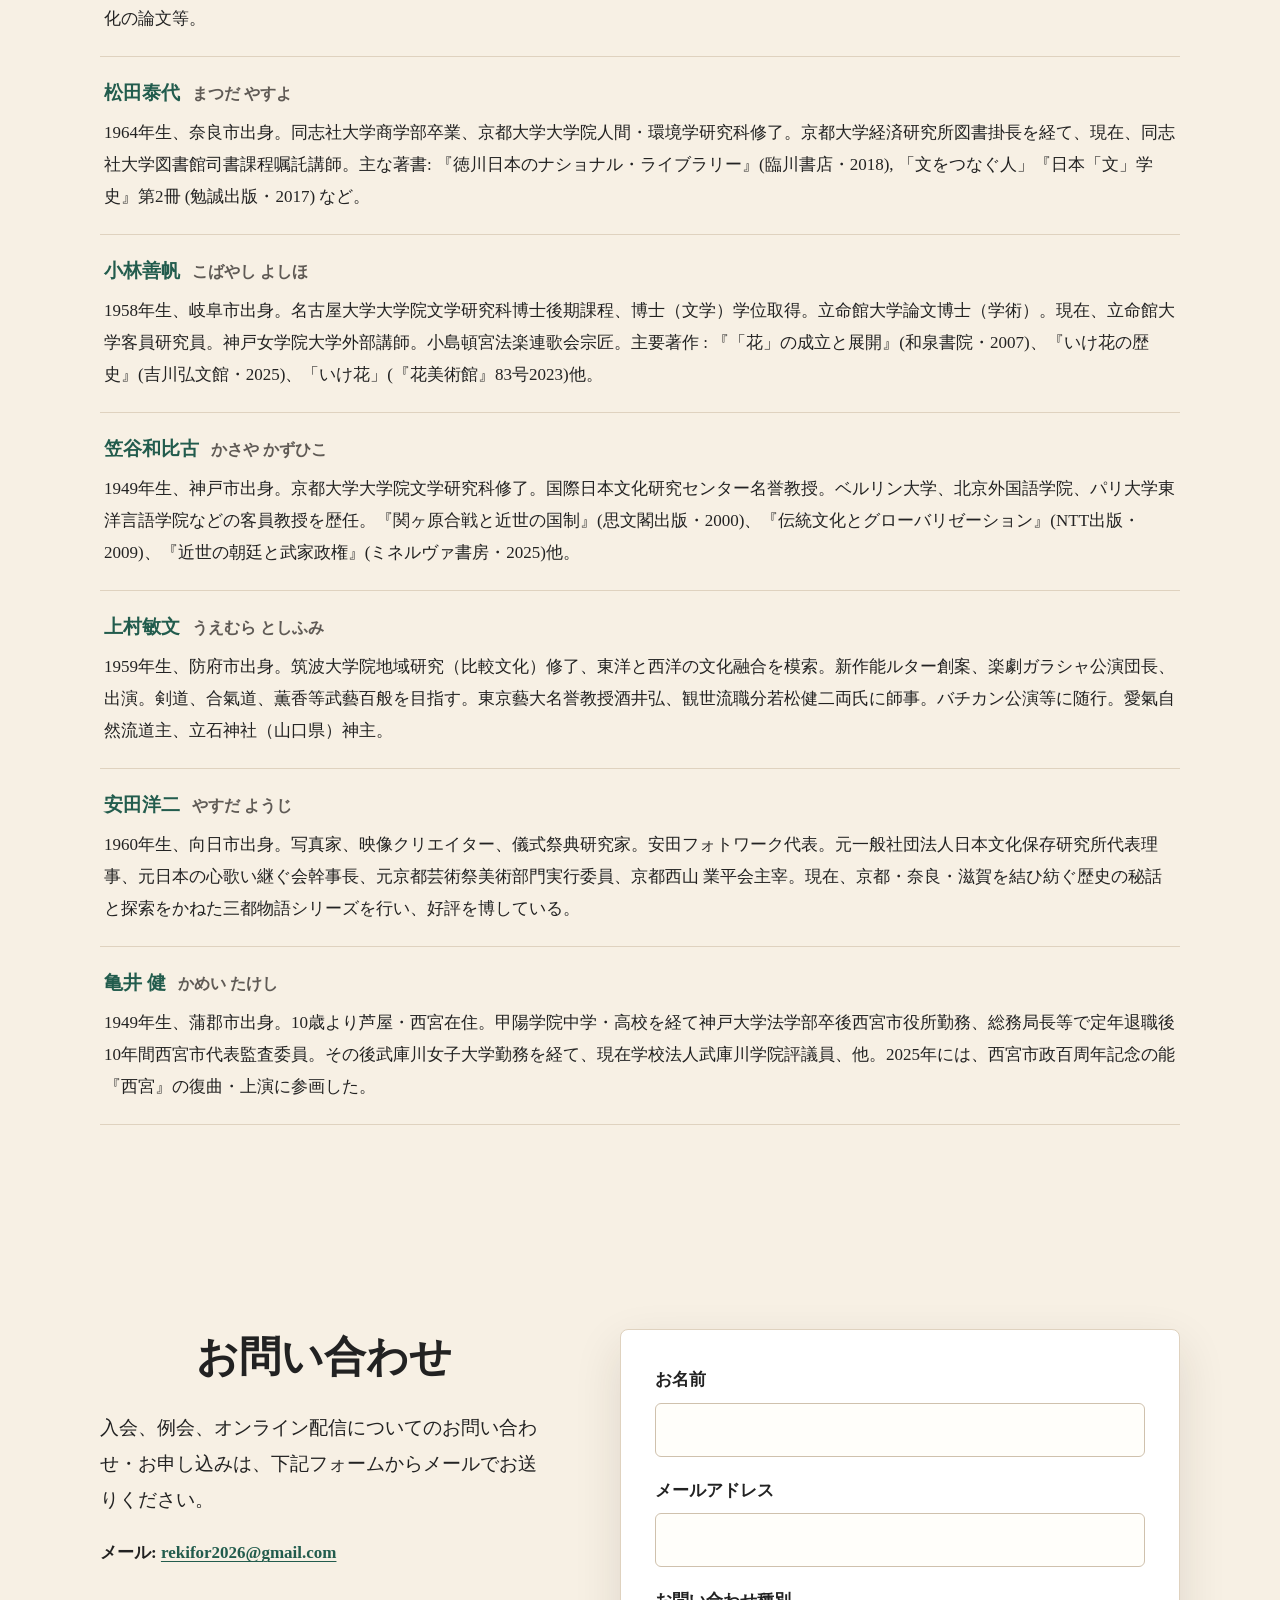
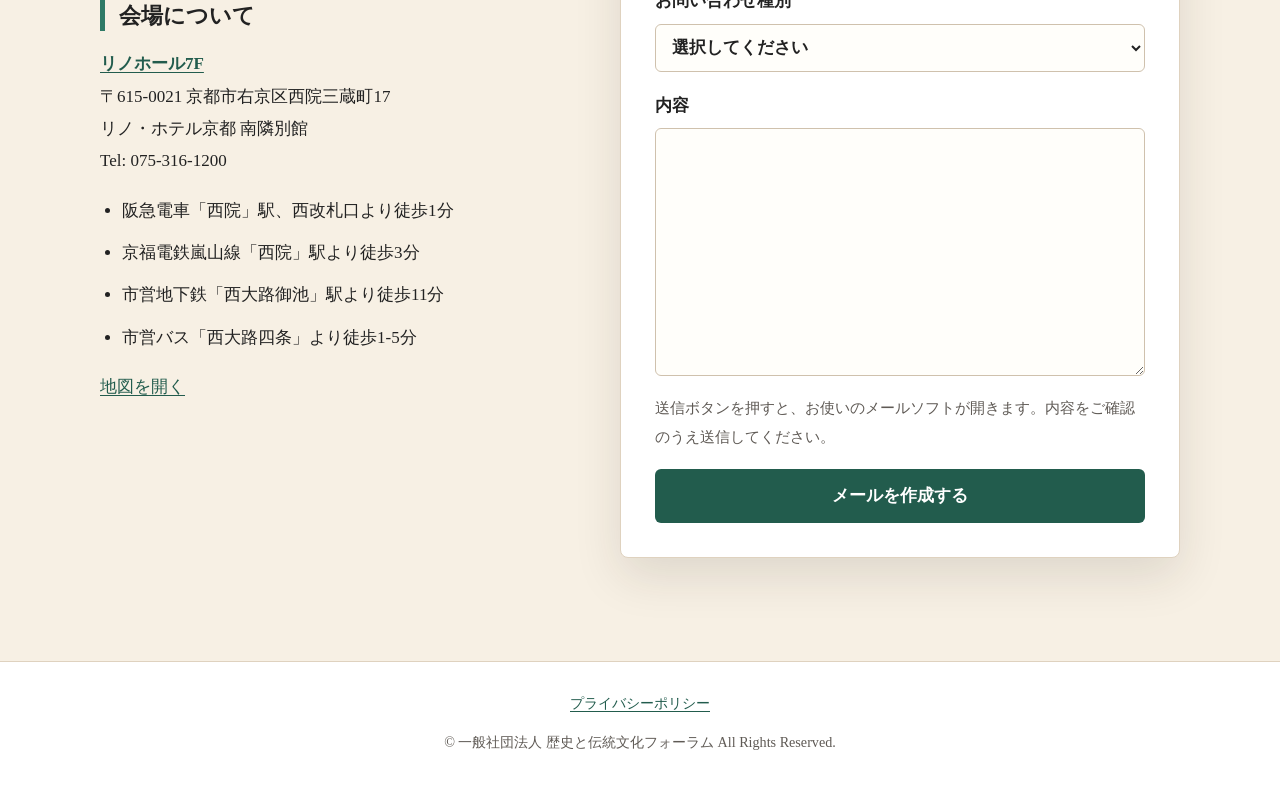
==== commit 194abef3: "docs: update October forum announcement and flyer" ====
--- a/index.html
+++ b/index.html
@@ -43,17 +43,9 @@
         <p class="eyebrow">お知らせ</p>
         <article class="notice-primary">
           <p class="notice-label">New</p>
-          <h1>8月21日 次回例会のお知らせ</h1>
-          <p>歴史と伝統文化フォーラムの次回例会は、8月21日の金曜日です。金曜開催ですので御注意ください。</p>
-          <p>今回は、時代劇をテーマとして行います。時代劇リバイバルの兆しも感じられる昨今、当フォーラムではその気運を醸成していきたく思っています。</p>
-          <p>8月フォーラムの内容はチラシ画像の通りです。また、この情報をお知り合いの方々にも、広くお伝えいただければ幸いです。</p>
+          <h1>10月フォーラムの御案内</h1>
+          <p>次回フォーラムは10月17日(土曜日)午後2時からリノホールにおきまして、山本登朗講師による講演「『伊勢物語』と平安京」と創作オペラ『業平』の上映とを行います。</p>
           <p class="notice-signature">一般社団法人 歴史と伝統文化フォーラム事務局</p>
-        </article>
-        <article class="notice-archive">
-          <h2>6月20日 次回例会 内容変更のお知らせ</h2>
-          <p>6月20日開催予定のフォーラム次回例会につきまして、内容を一部変更させていただきます。</p>
-          <p><strong>6月例会は、10月に予定しておりました森田講師による「江戸時代、庶民の天皇即位式拝観」と差し替えて開催いたします。</strong></p>
-          <p>何卒ご理解、ご了承くださいますようお願い申し上げます。</p>
         </article>
       </div>
     </section>
@@ -62,11 +54,11 @@
       <div class="section-inner flyer-layout">
         <div>
           <p class="eyebrow">案内チラシ</p>
-          <h2>2026年度フォーラム（8月以降）</h2>
-          <p>8月21日含む今後の例会について、会場、予定、内容をまとめた案内チラシです。必要に応じて印刷物としてもご利用いただけます。</p>
-        </div>
-        <a class="flyer-link" href="assets/images/rekifor2026_新チラシ.png" target="_blank" rel="noopener">
-          <img src="assets/images/rekifor2026_新チラシ.png" width="720" height="1036" alt="8月21日 歴史と伝統文化フォーラム案内チラシ">
+          <h2>2026年度フォーラム（10月以降）</h2>
+          <p>10月17日・12月19日・2027年2月20日の予定と会場をご案内します。</p>
+        </div>
+        <a class="flyer-link" href="assets/images/forum-2026-october.jpg" target="_blank" rel="noopener" aria-label="10月以降の案内チラシを拡大して開く">
+          <img src="assets/images/forum-2026-october.jpg" width="865" height="1242" alt="歴史と伝統文化フォーラム案内チラシ。10月17日 山本登朗講師『伊勢物語』と平安京・オペラ『業平』、12月19日、2027年2月20日の予定とリノホールへの案内。">
         </a>
       </div>
     </section>
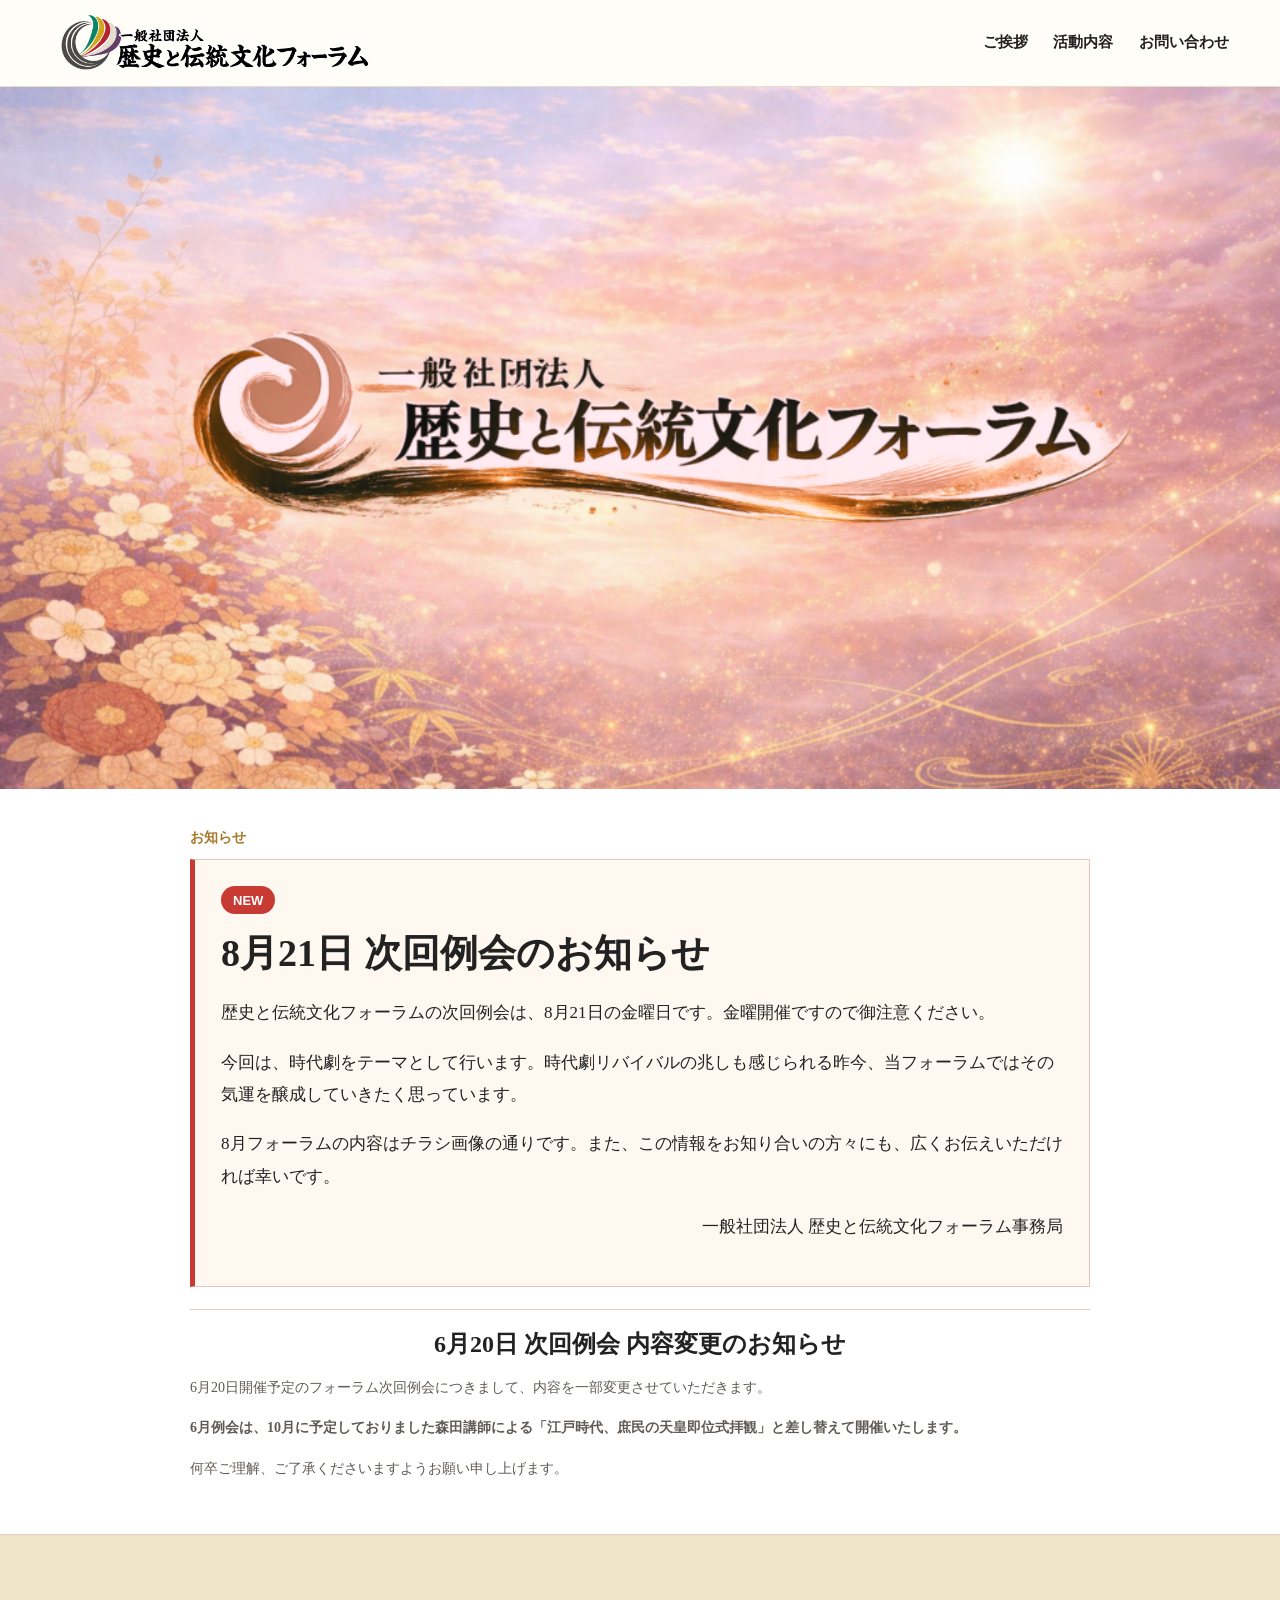
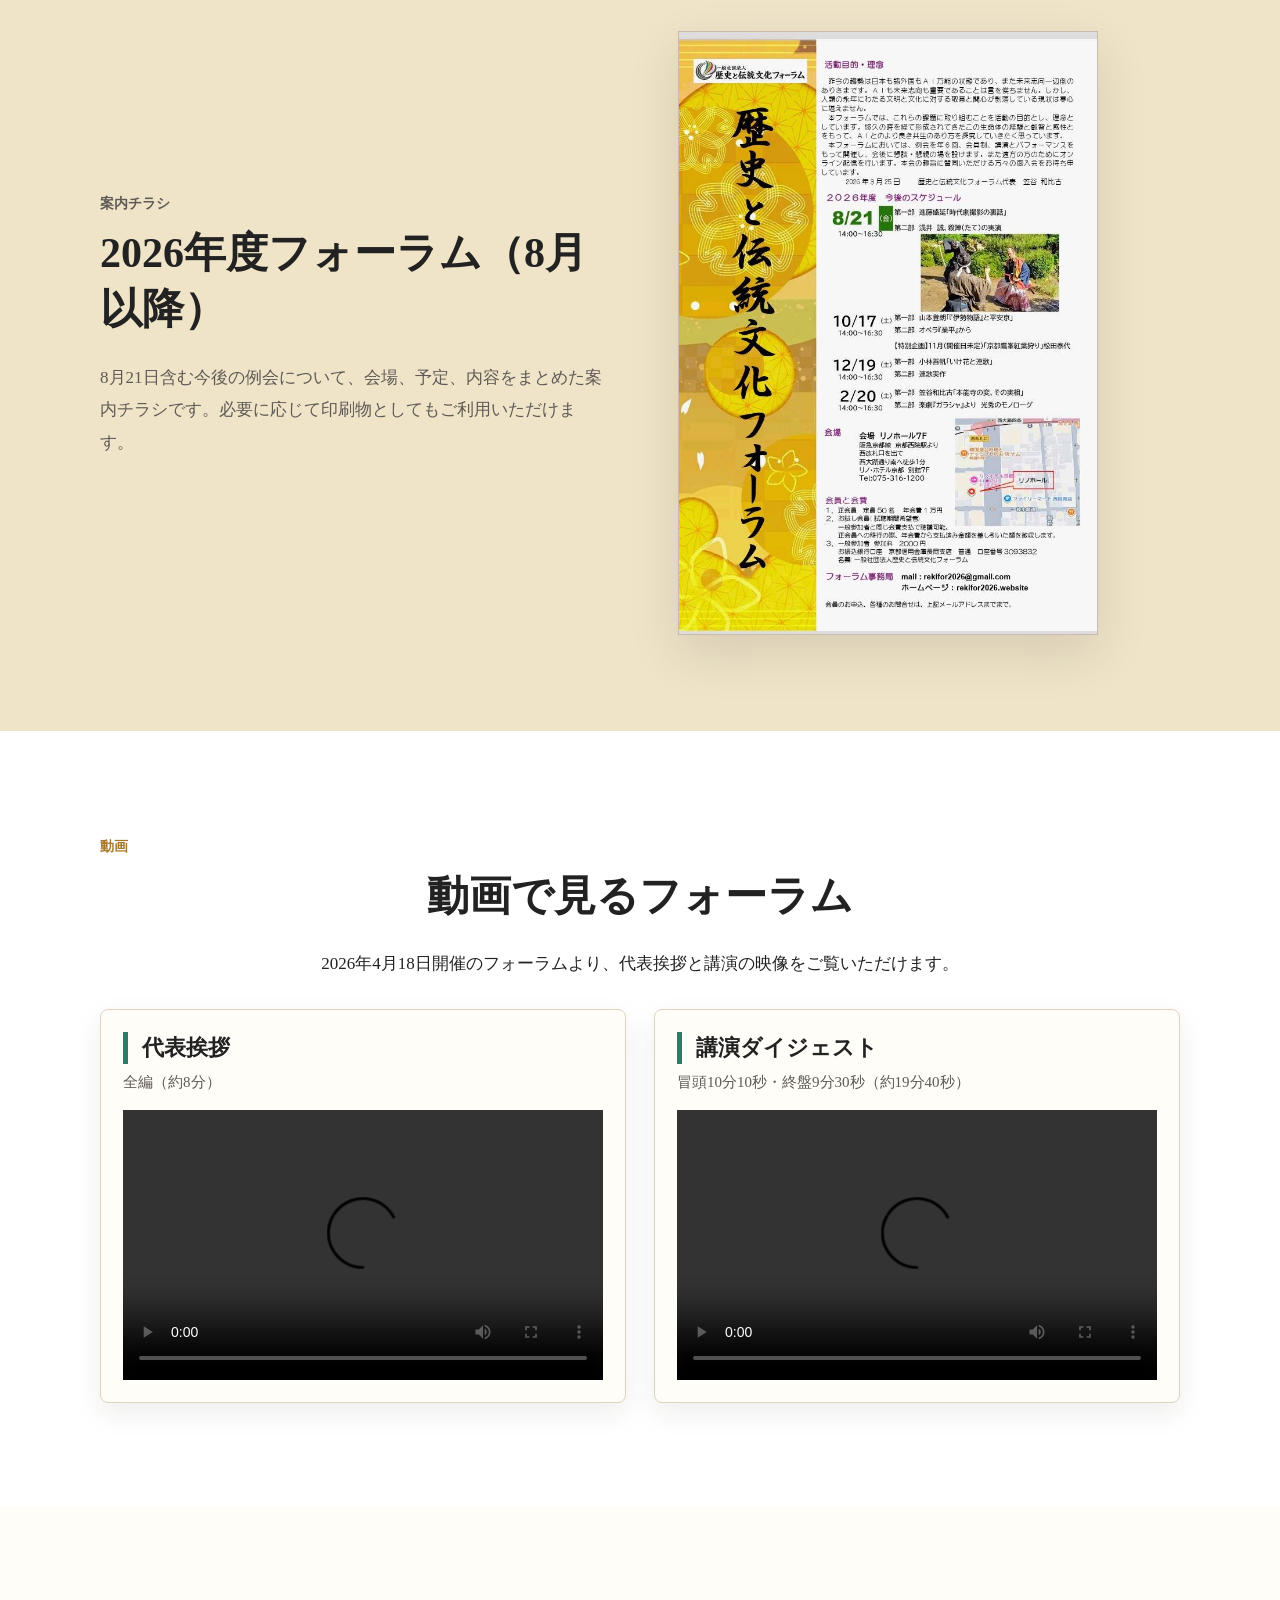
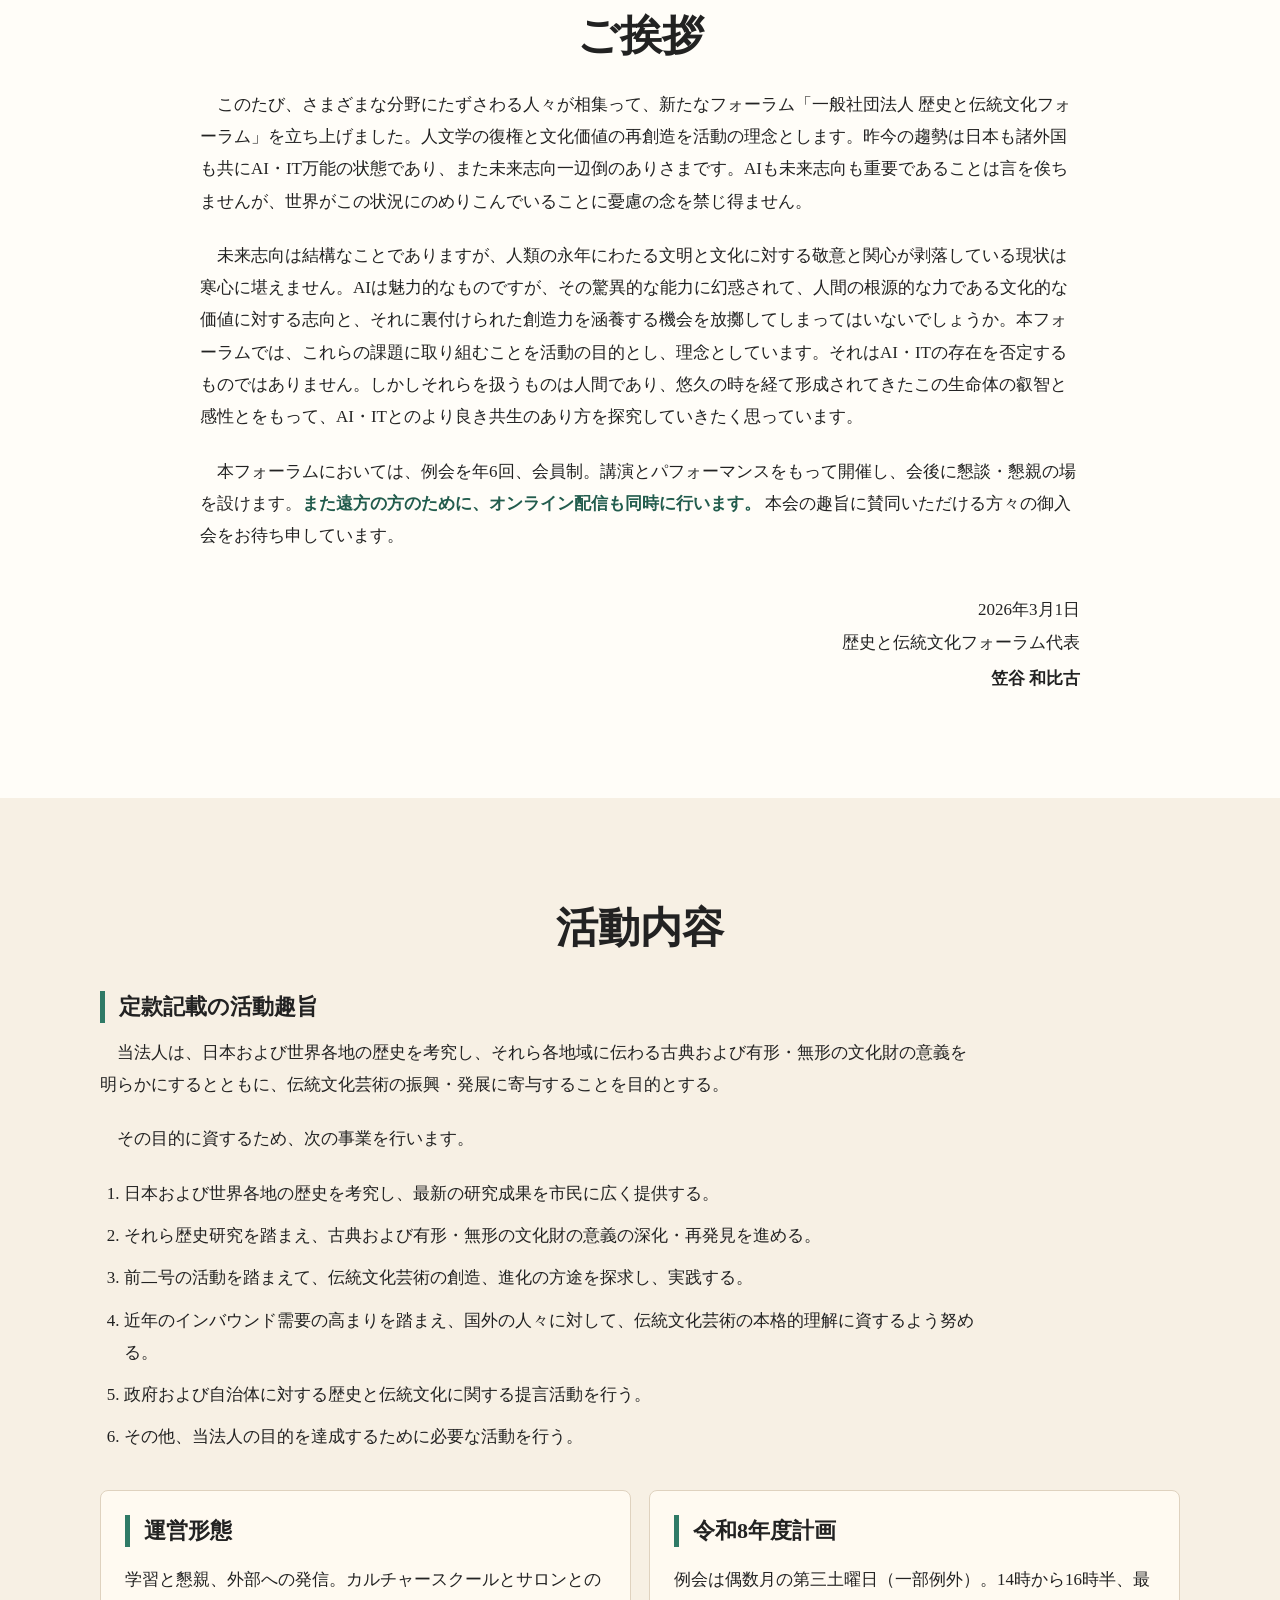
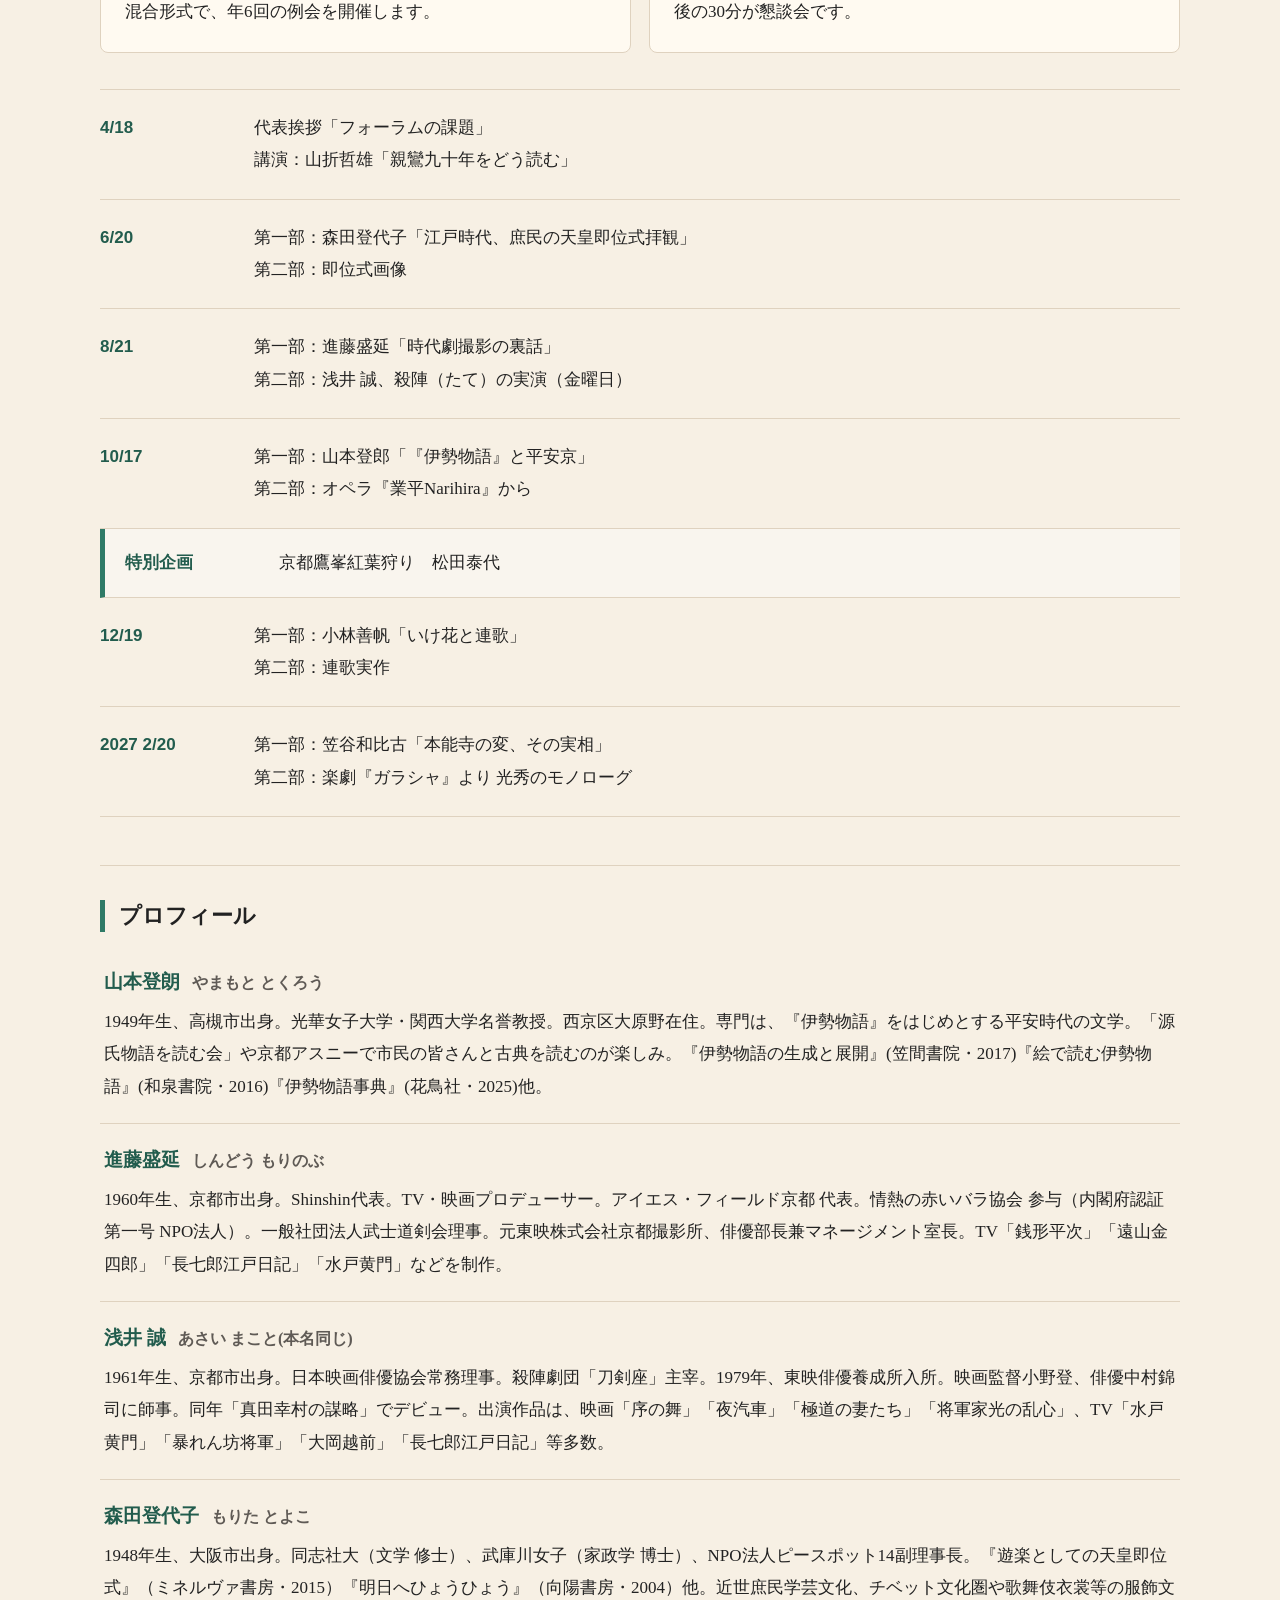
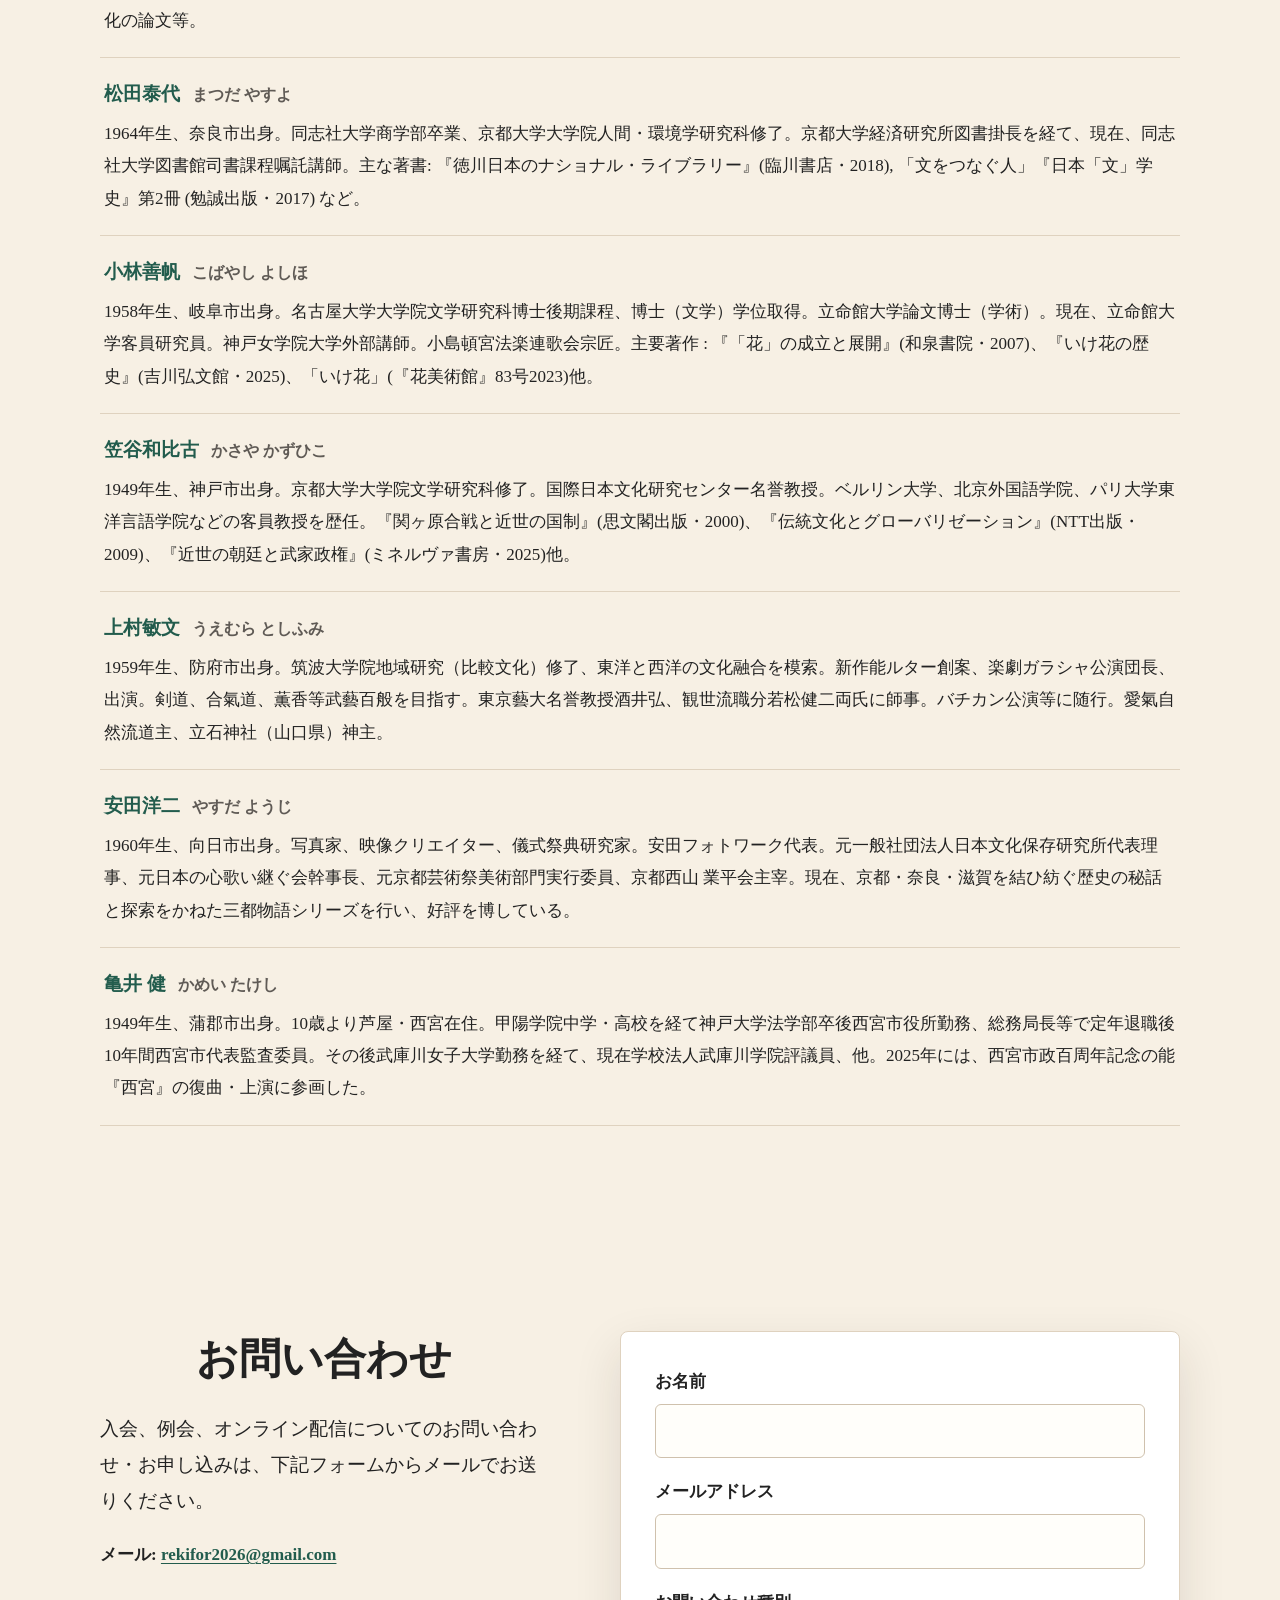
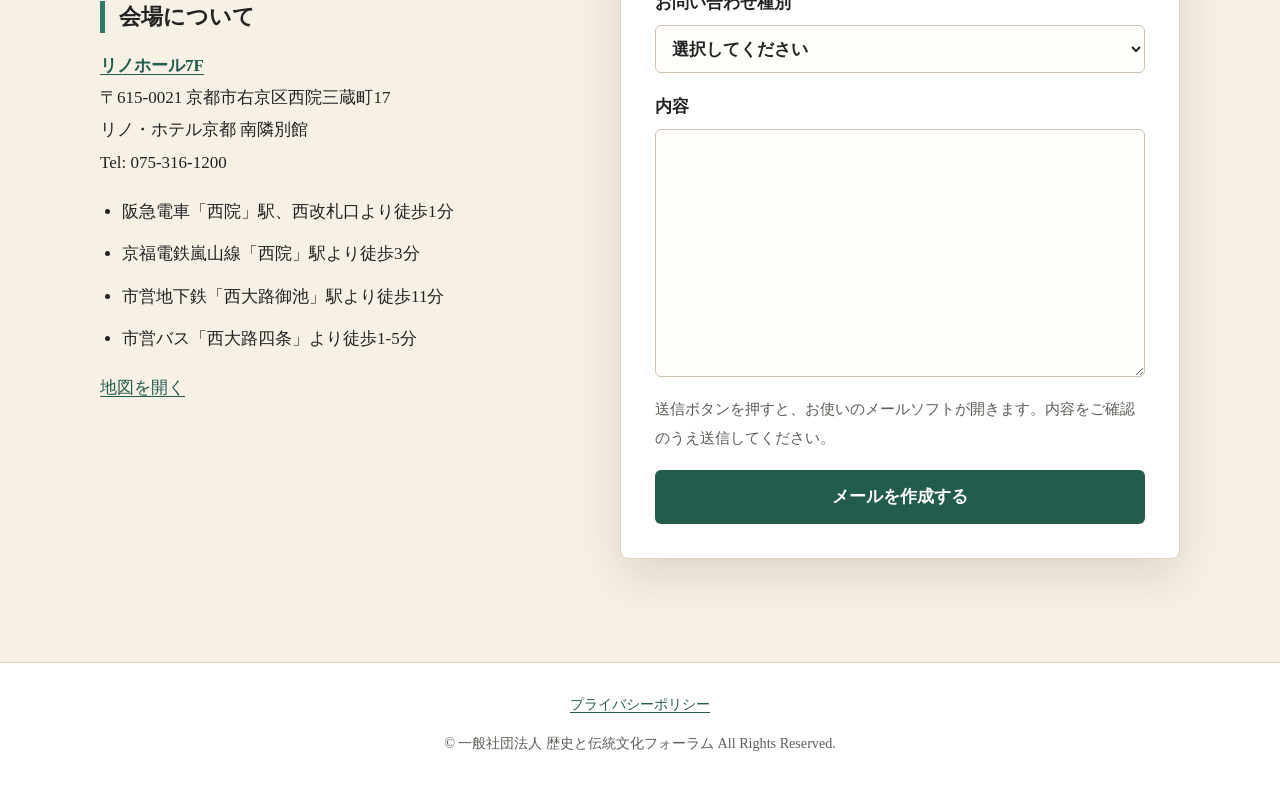
==== commit c059cd2b: "fix: move October flyer into notice section and restore original flyer section" ====
--- a/index.html
+++ b/index.html
@@ -12,7 +12,7 @@
   <link rel="icon" href="favicon.ico?v=20260730c" sizes="any">
   <link rel="icon" href="favicon-32x32.png?v=20260730c" type="image/png" sizes="32x32">
   <link rel="apple-touch-icon" href="favicon-192x192.png?v=20260730c">
-  <link rel="stylesheet" href="assets/css/styles.css?v=video-20260901">
+  <link rel="stylesheet" href="assets/css/styles.css?v=notice-20260927">
 </head>
 <body>
   <header class="site-header">
@@ -46,6 +46,9 @@
           <h1>10月フォーラムの御案内</h1>
           <p>次回フォーラムは10月17日(土曜日)午後2時からリノホールにおきまして、山本登朗講師による講演「『伊勢物語』と平安京」と創作オペラ『業平』の上映とを行います。</p>
           <p class="notice-signature">一般社団法人 歴史と伝統文化フォーラム事務局</p>
+          <a class="notice-flyer" href="assets/images/forum-2026-october.jpg" target="_blank" rel="noopener" aria-label="10月フォーラムの案内チラシを拡大して開く">
+            <img src="assets/images/forum-2026-october.jpg" width="865" height="1242" alt="10月17日 山本登朗講師による『伊勢物語』と平安京、創作オペラ『業平』上映。今後の予定と会場案内を掲載したチラシ。">
+          </a>
         </article>
       </div>
     </section>
@@ -54,11 +57,11 @@
       <div class="section-inner flyer-layout">
         <div>
           <p class="eyebrow">案内チラシ</p>
-          <h2>2026年度フォーラム（10月以降）</h2>
-          <p>10月17日・12月19日・2027年2月20日の予定と会場をご案内します。</p>
-        </div>
-        <a class="flyer-link" href="assets/images/forum-2026-october.jpg" target="_blank" rel="noopener" aria-label="10月以降の案内チラシを拡大して開く">
-          <img src="assets/images/forum-2026-october.jpg" width="865" height="1242" alt="歴史と伝統文化フォーラム案内チラシ。10月17日 山本登朗講師『伊勢物語』と平安京・オペラ『業平』、12月19日、2027年2月20日の予定とリノホールへの案内。">
+          <h2>2026年度フォーラム（8月以降）</h2>
+          <p>8月21日含む今後の例会について、会場、予定、内容をまとめた案内チラシです。必要に応じて印刷物としてもご利用いただけます。</p>
+        </div>
+        <a class="flyer-link" href="assets/images/rekifor2026_新チラシ.png" target="_blank" rel="noopener">
+          <img src="assets/images/rekifor2026_新チラシ.png" width="720" height="1036" alt="8月21日 歴史と伝統文化フォーラム案内チラシ">
         </a>
       </div>
     </section>
--- a/assets/css/styles.css
+++ b/assets/css/styles.css
@@ -183,6 +183,18 @@
   text-align: right;
 }
 
+.notice-flyer {
+  display: block;
+  width: 100%;
+  max-width: 720px;
+  margin: 24px auto 0;
+}
+
+.notice-flyer img {
+  width: 100%;
+  height: auto;
+}
+
 .notice-archive {
   margin-top: 22px;
   padding-top: 18px;
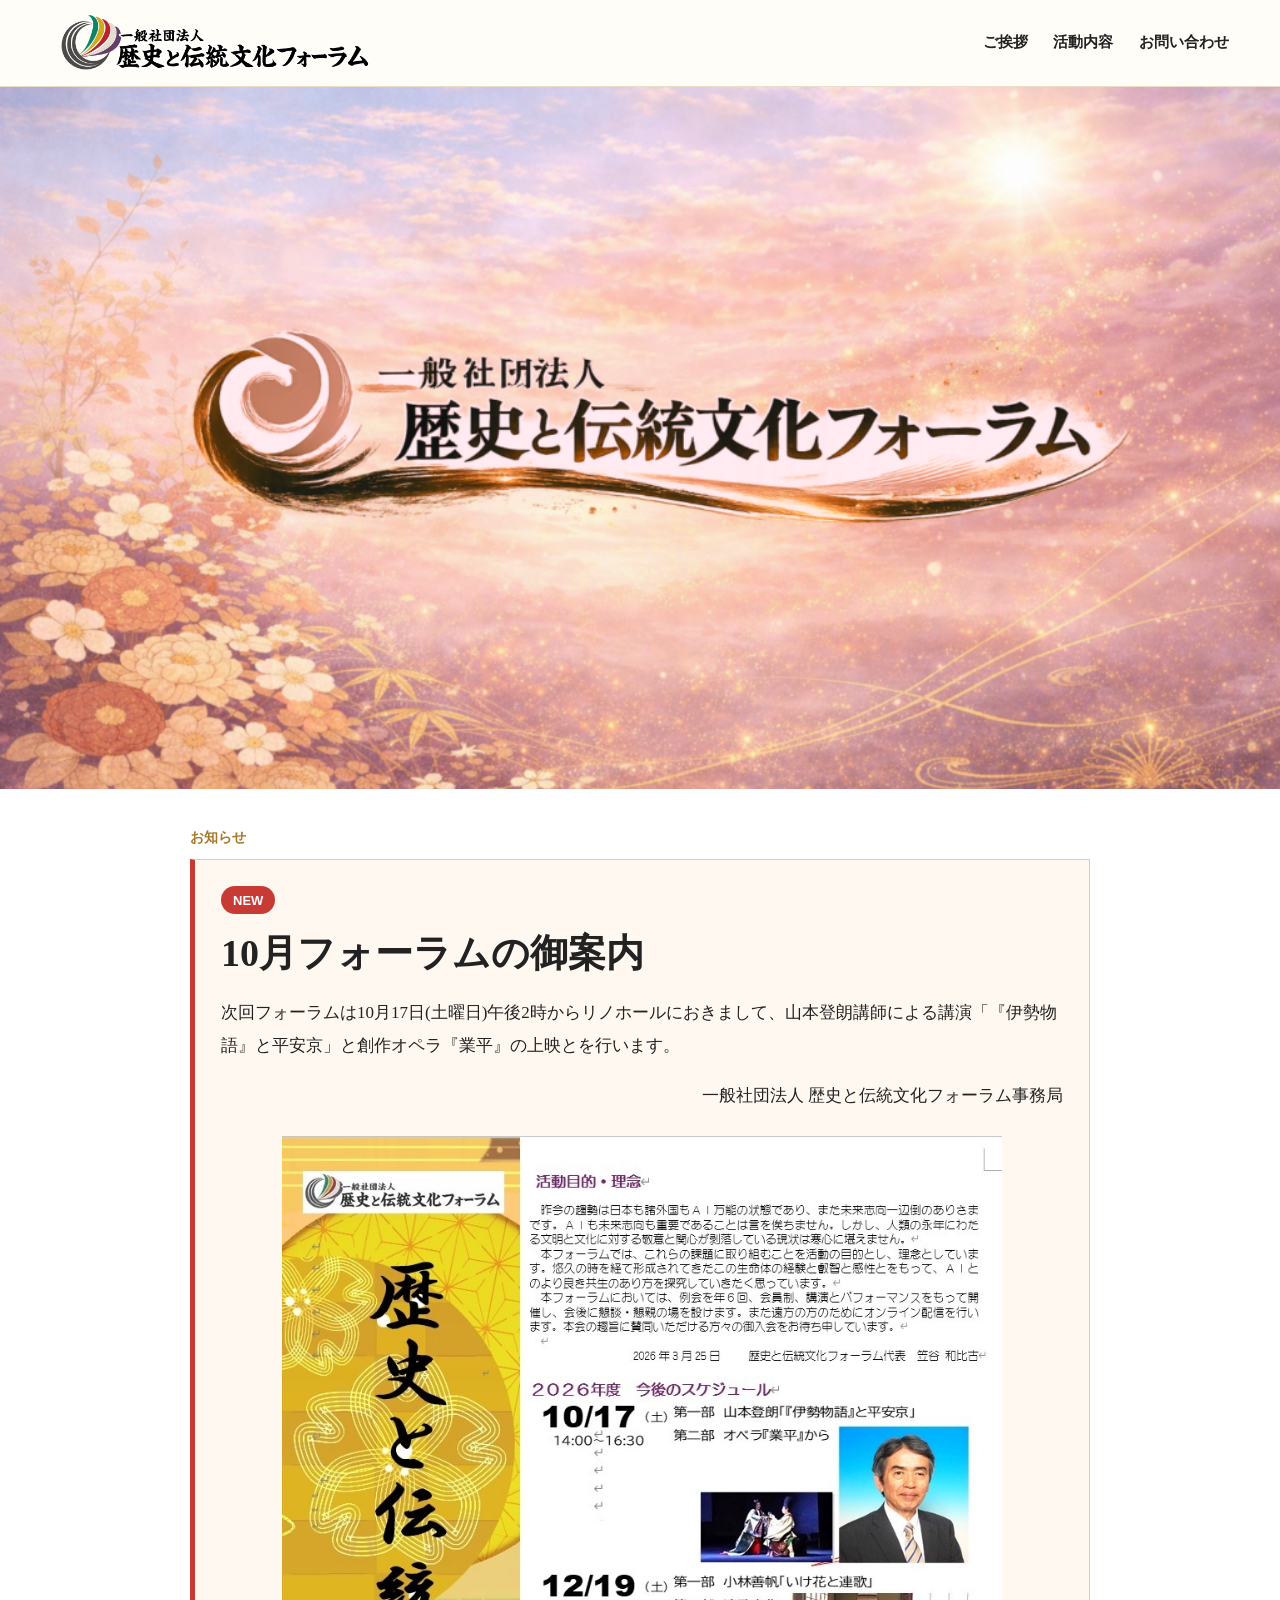
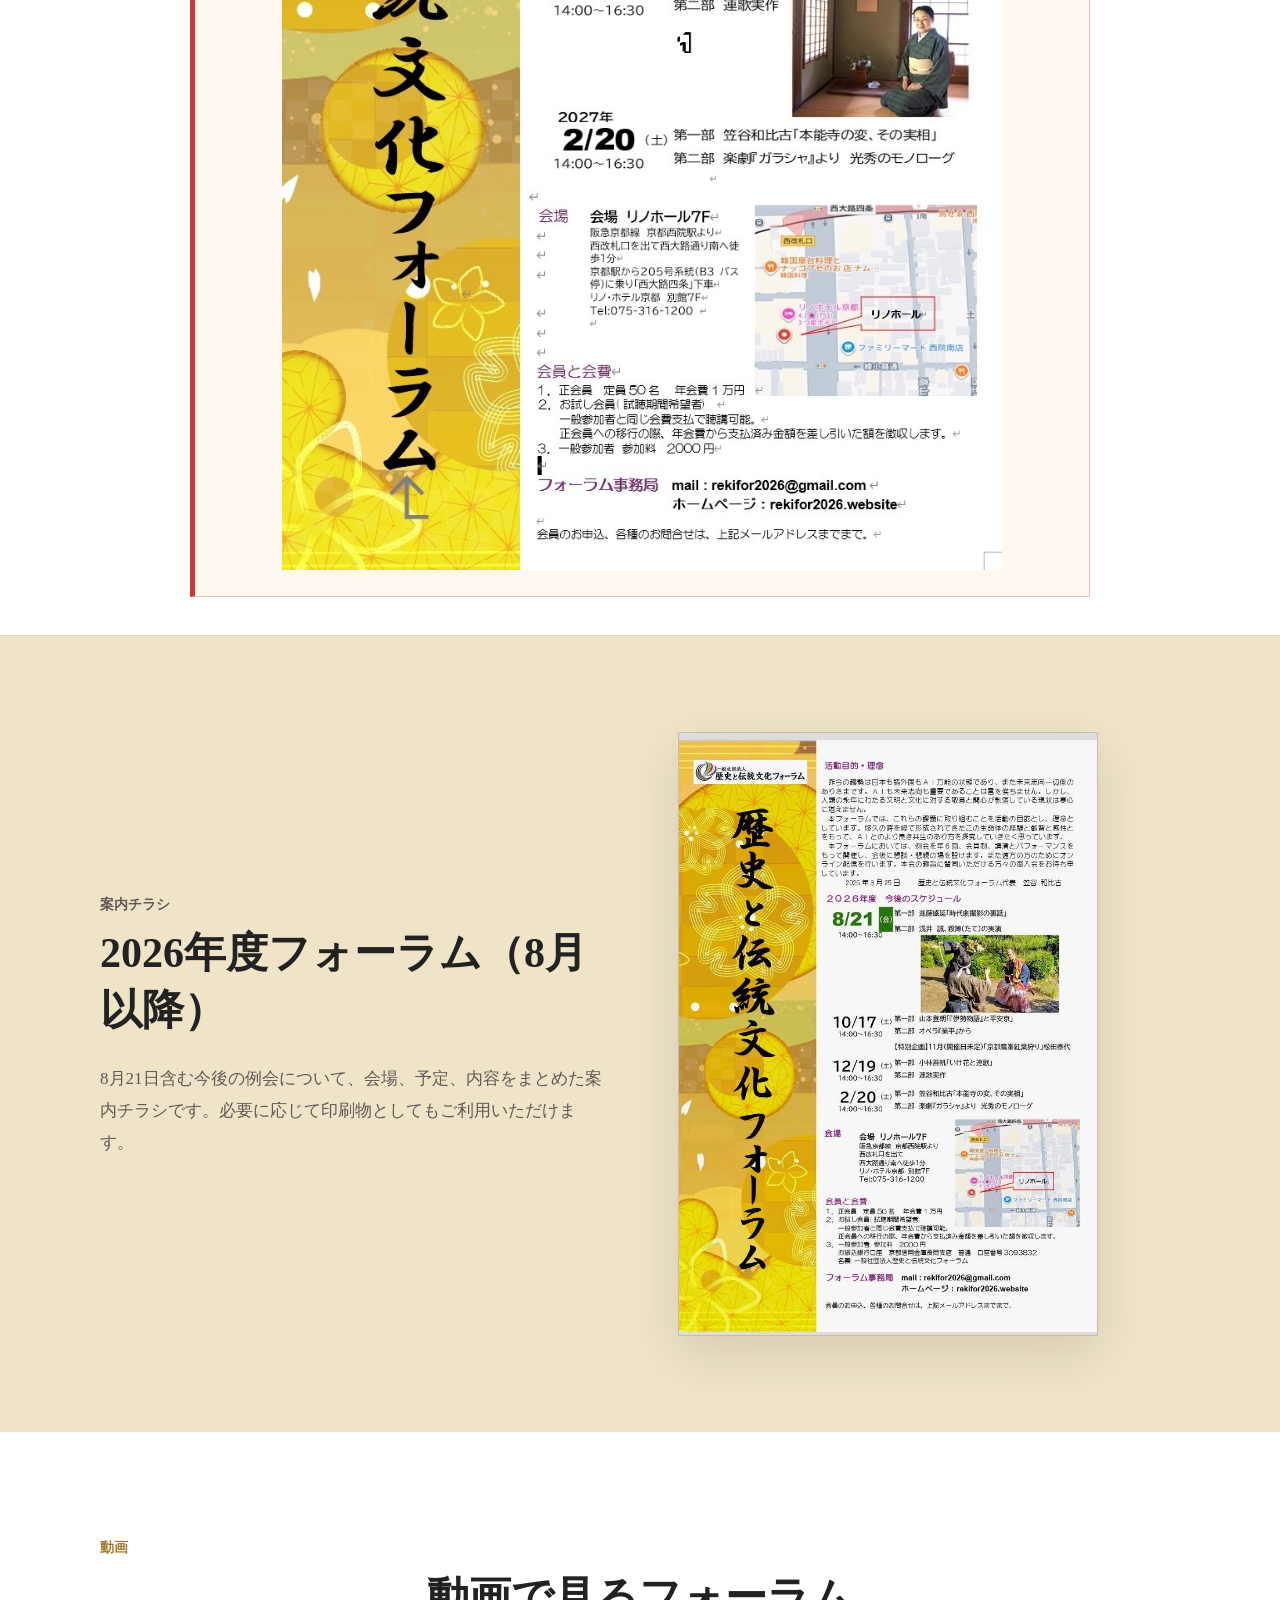
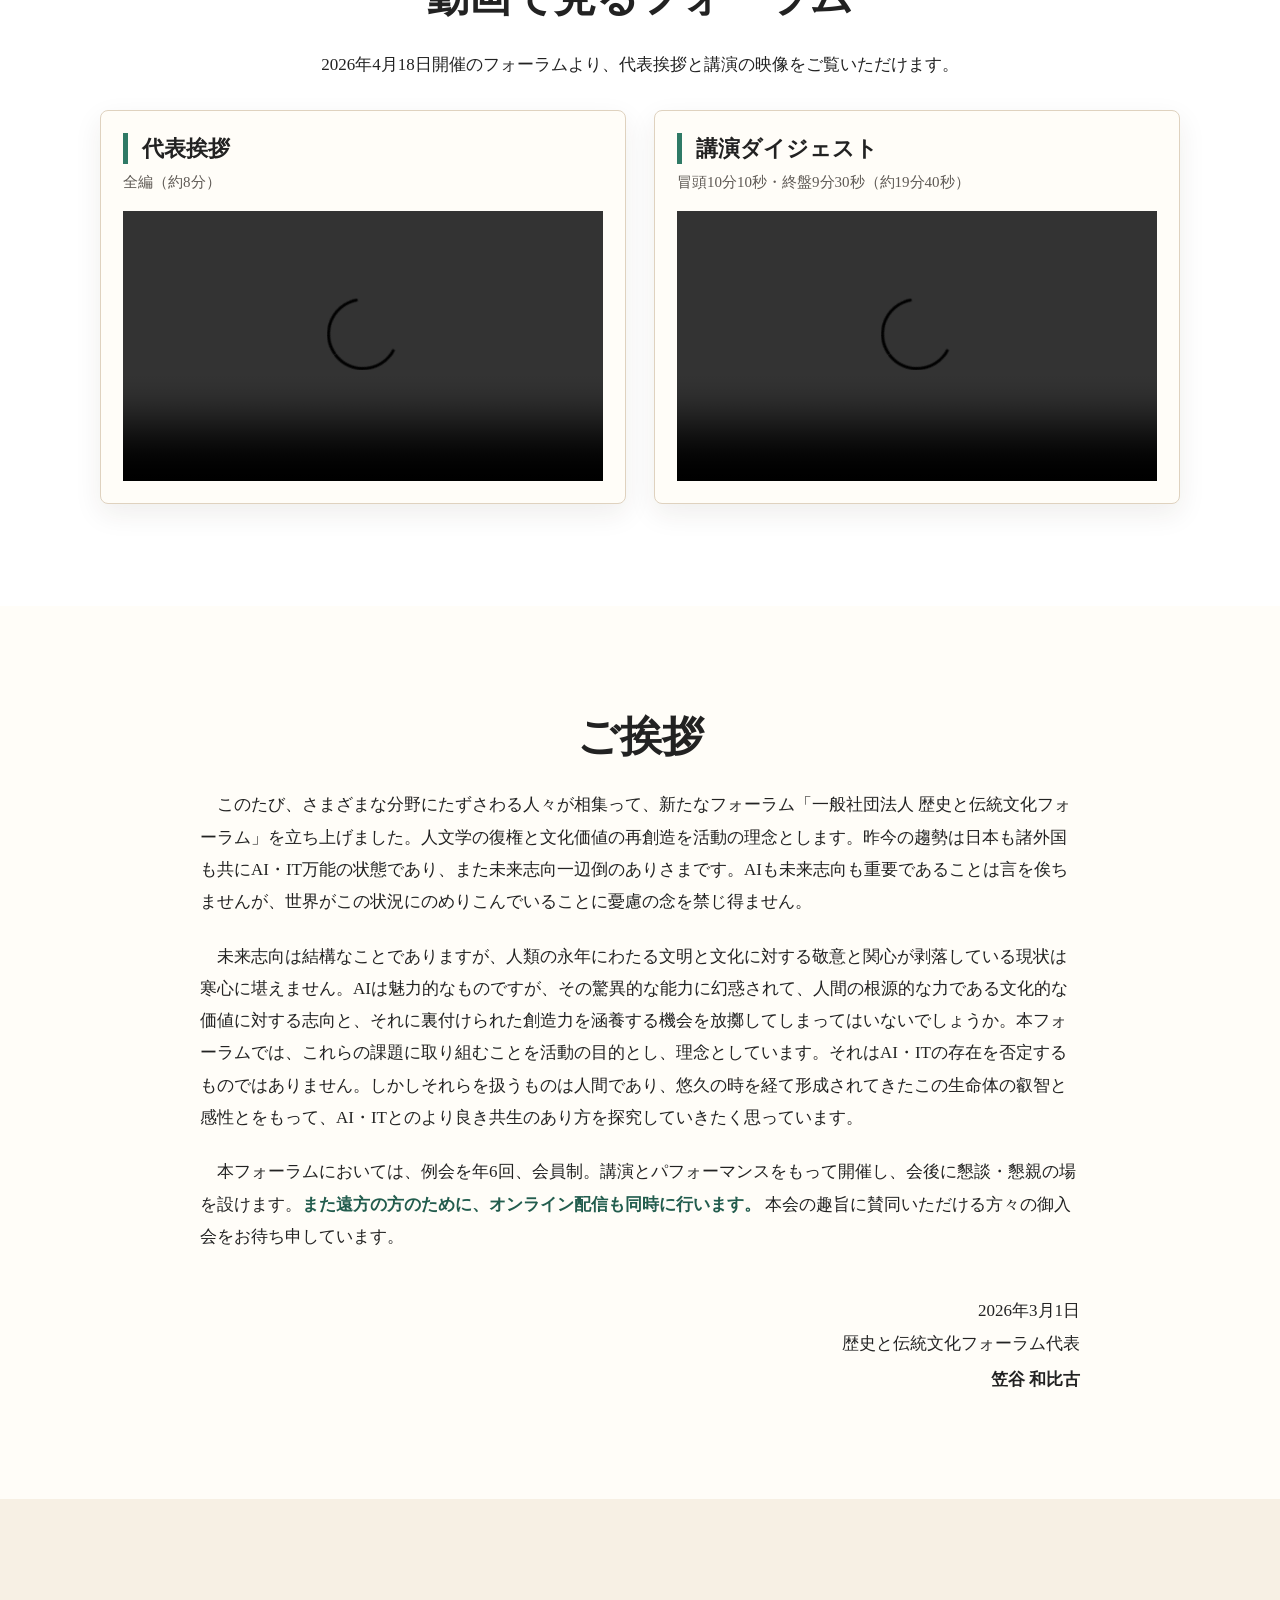
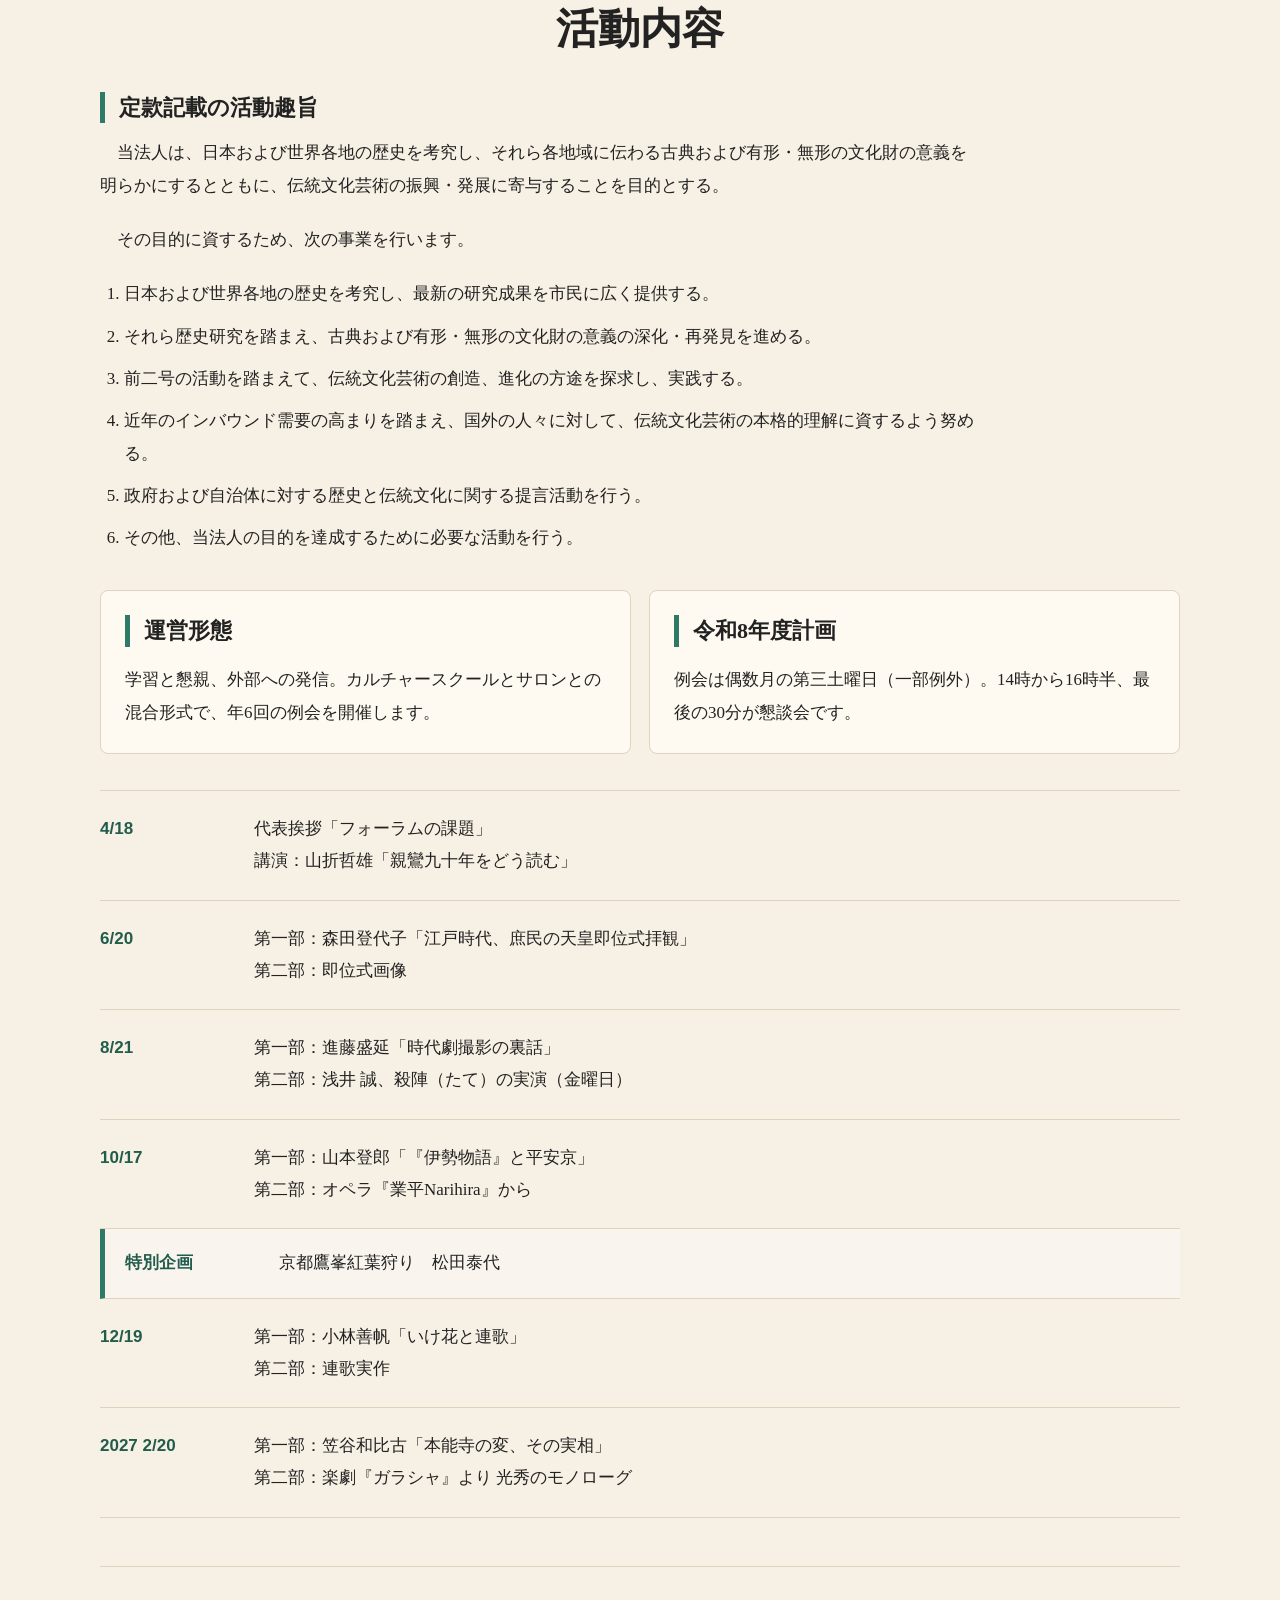
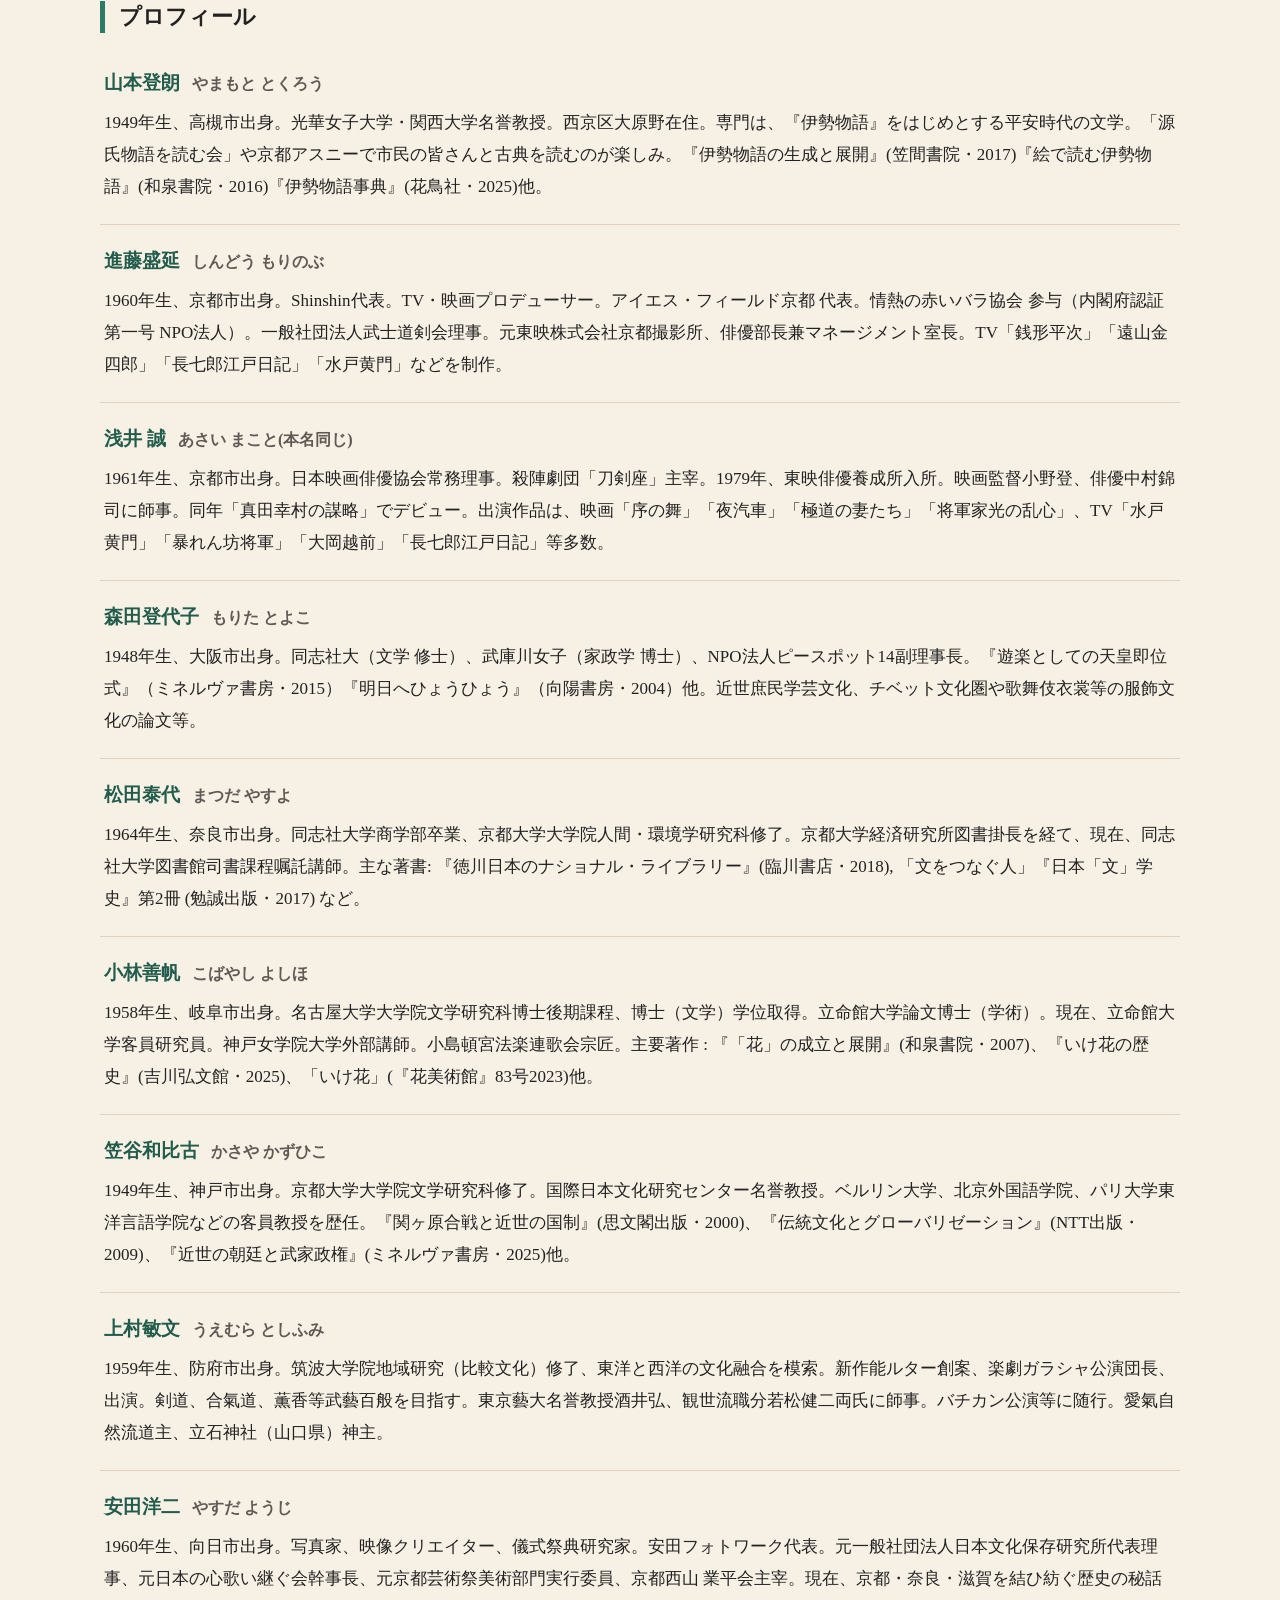
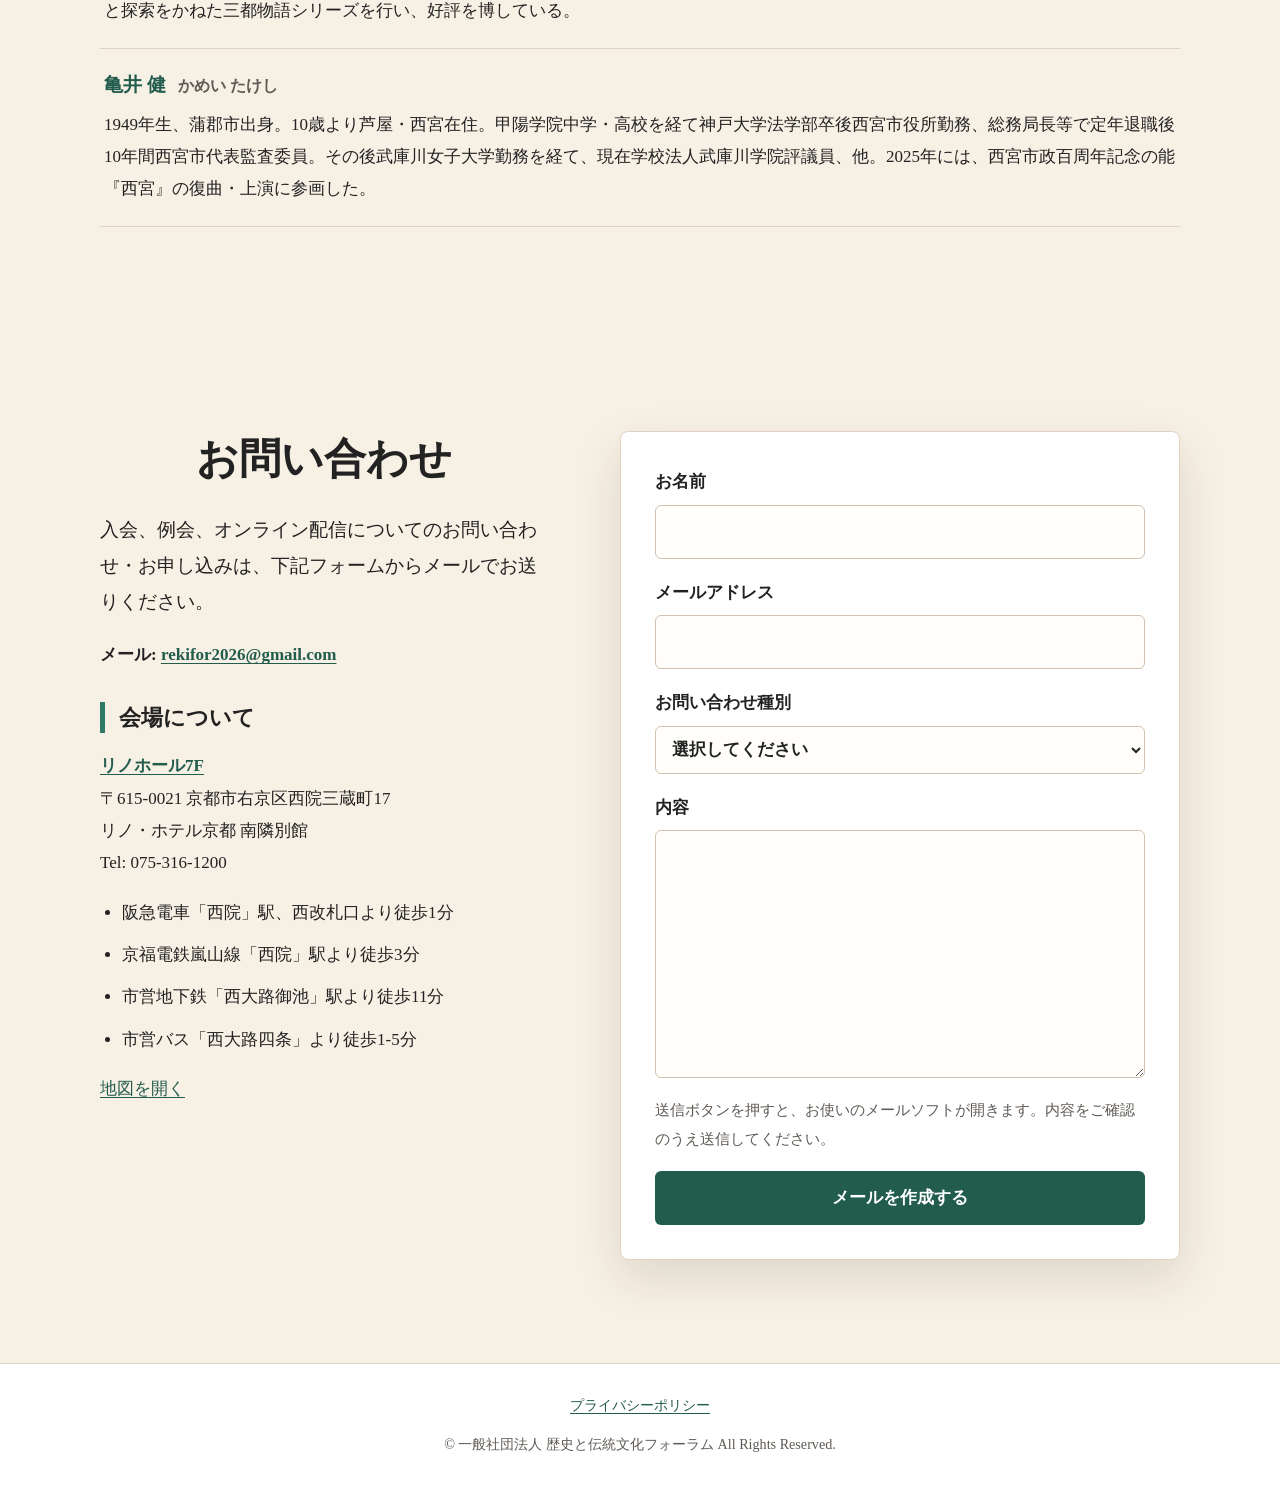
==== commit bedc5a0b: "fix: お知らせを旧内容で上書きする処理を削除" ====
--- a/index.html
+++ b/index.html
@@ -328,6 +328,6 @@
     <p><small>&copy; 一般社団法人 歴史と伝統文化フォーラム All Rights Reserved.</small></p>
   </footer>
 
-  <script src="assets/js/main.js" defer></script>
+  <script src="assets/js/main.js?v=20260927-notice-fix" defer></script>
 </body>
 </html>
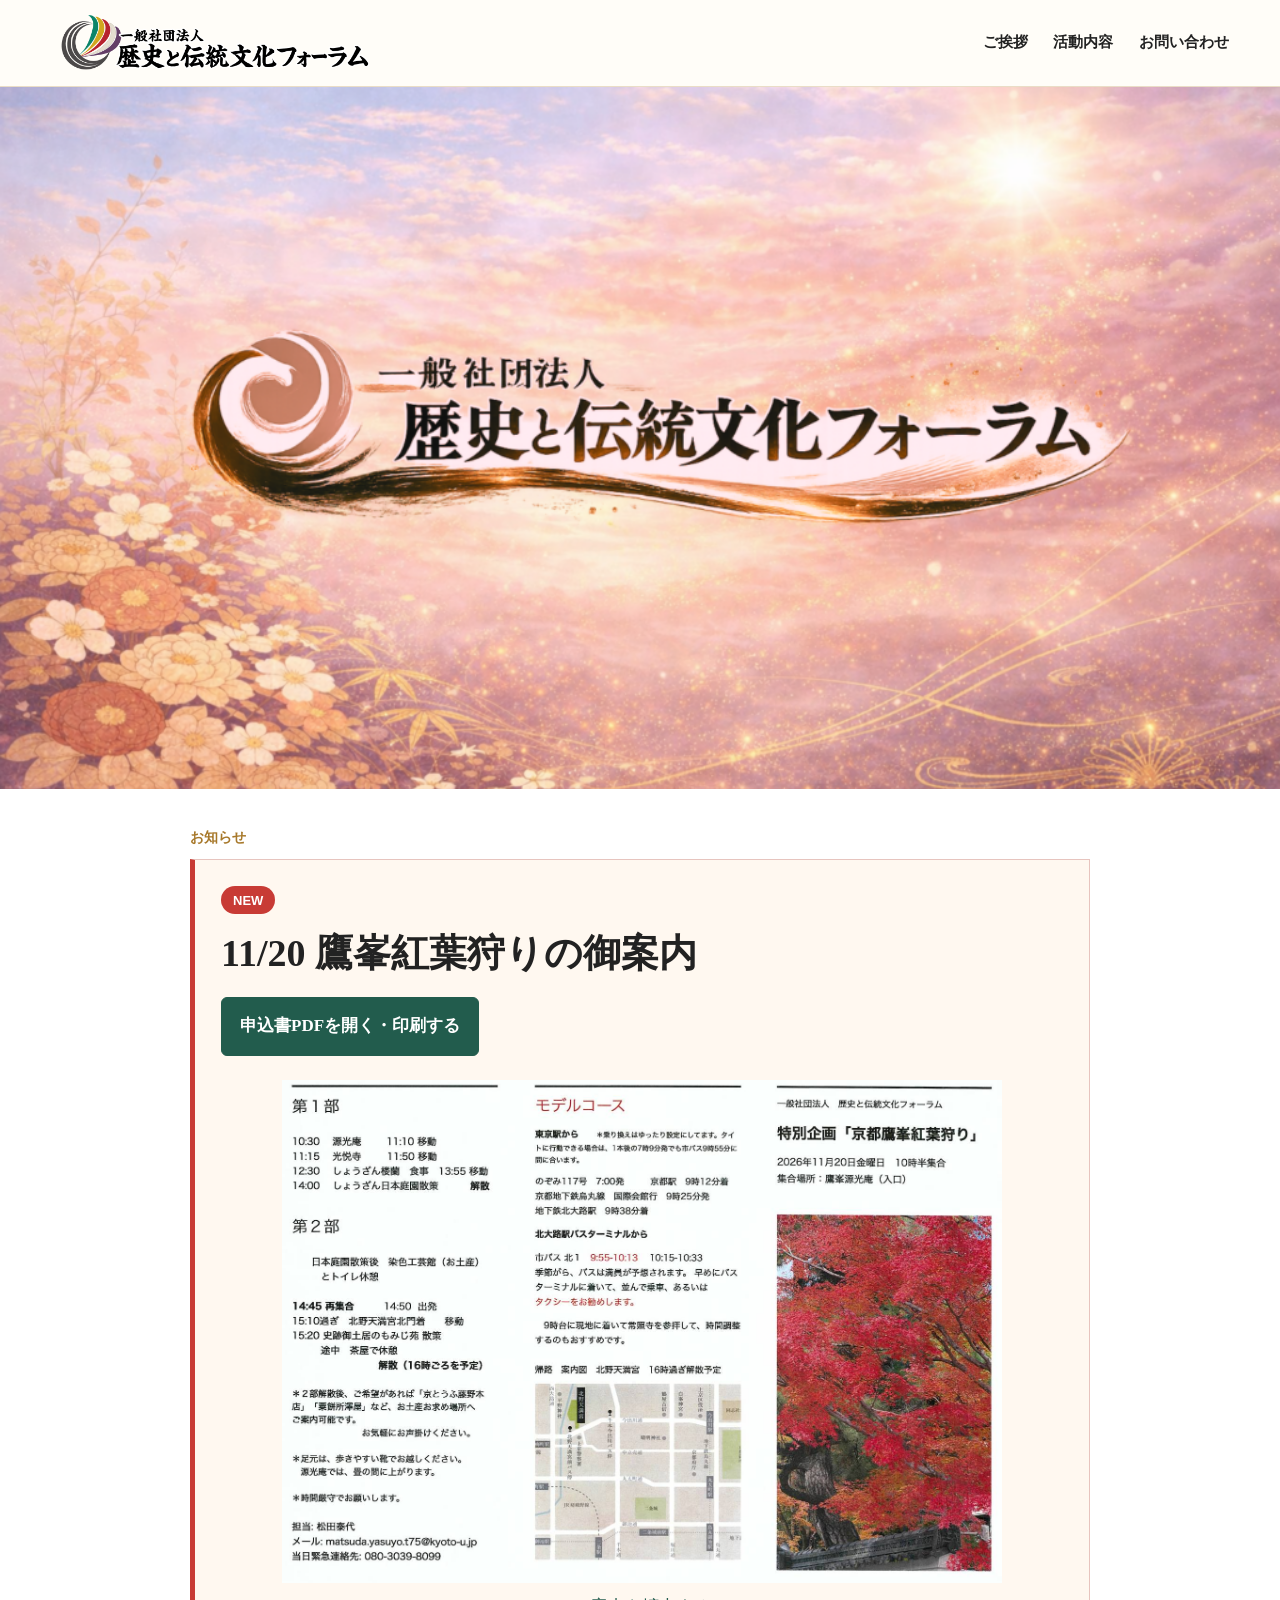
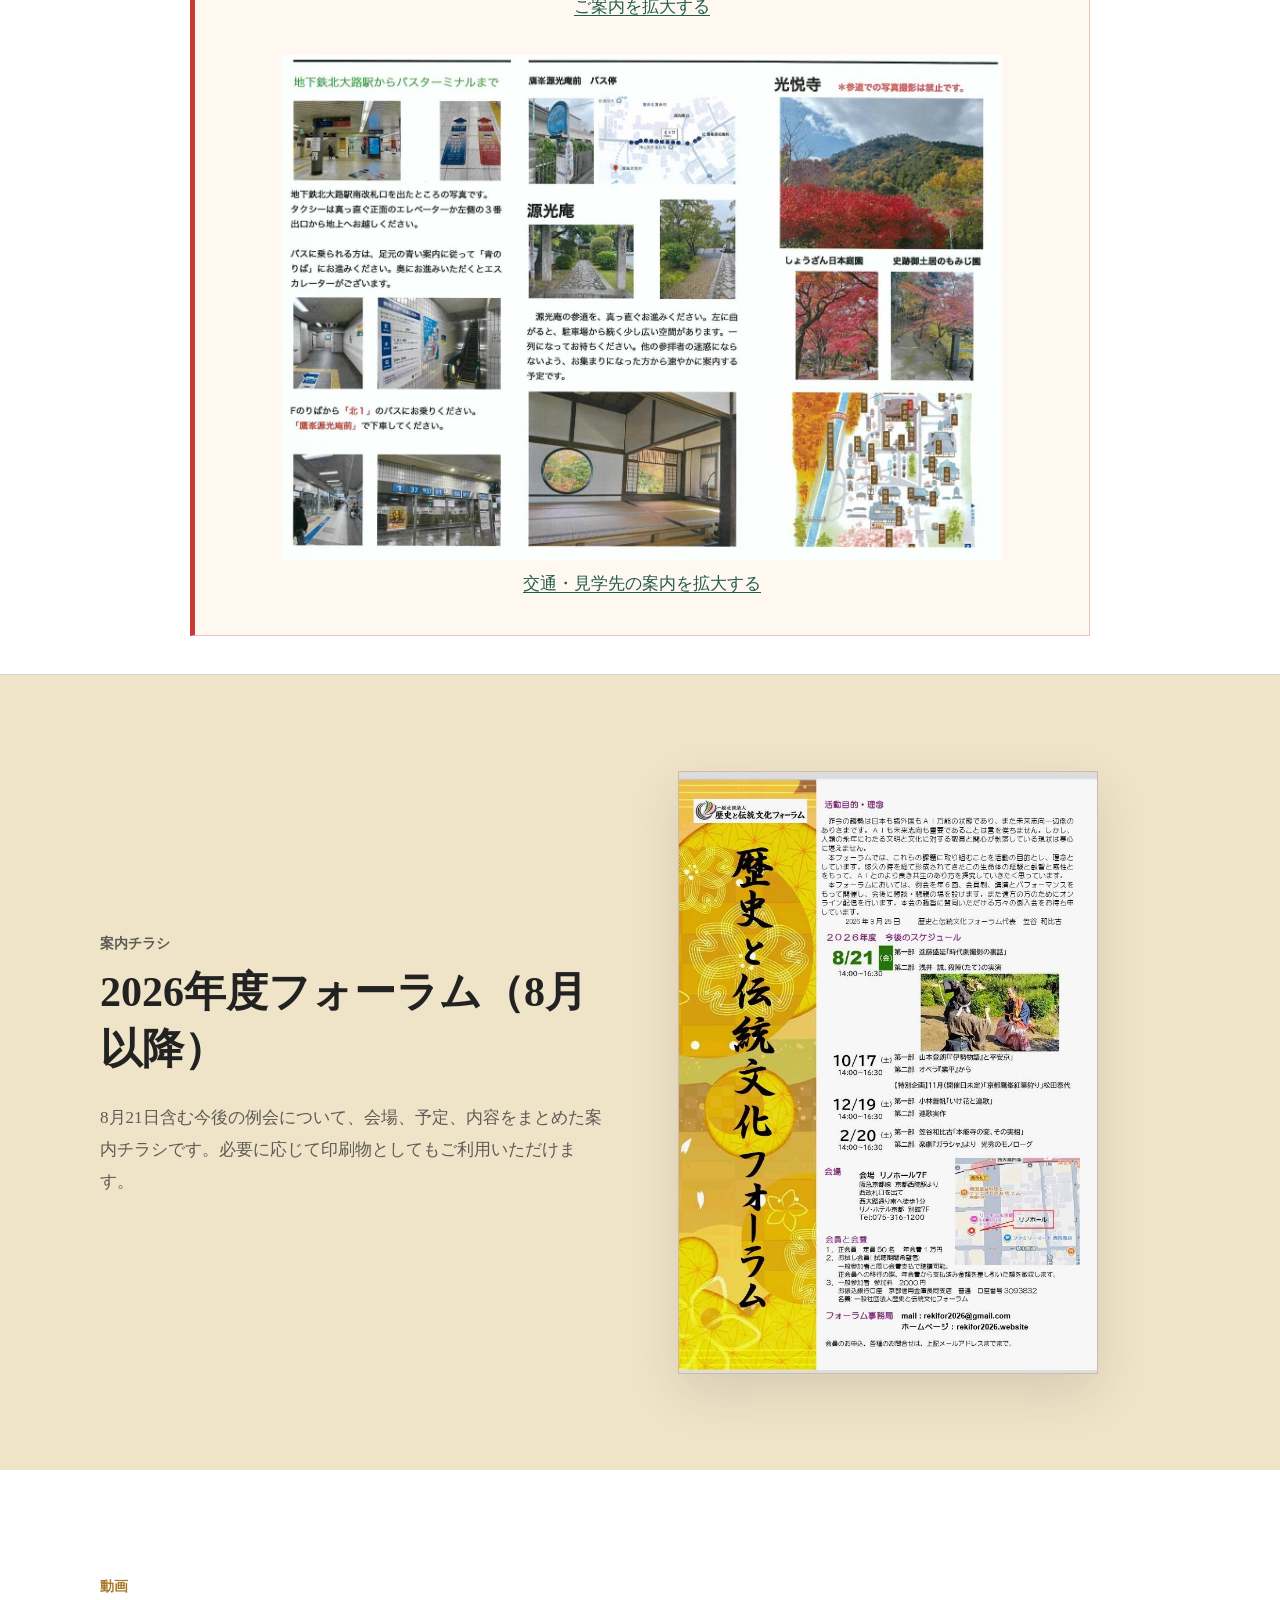
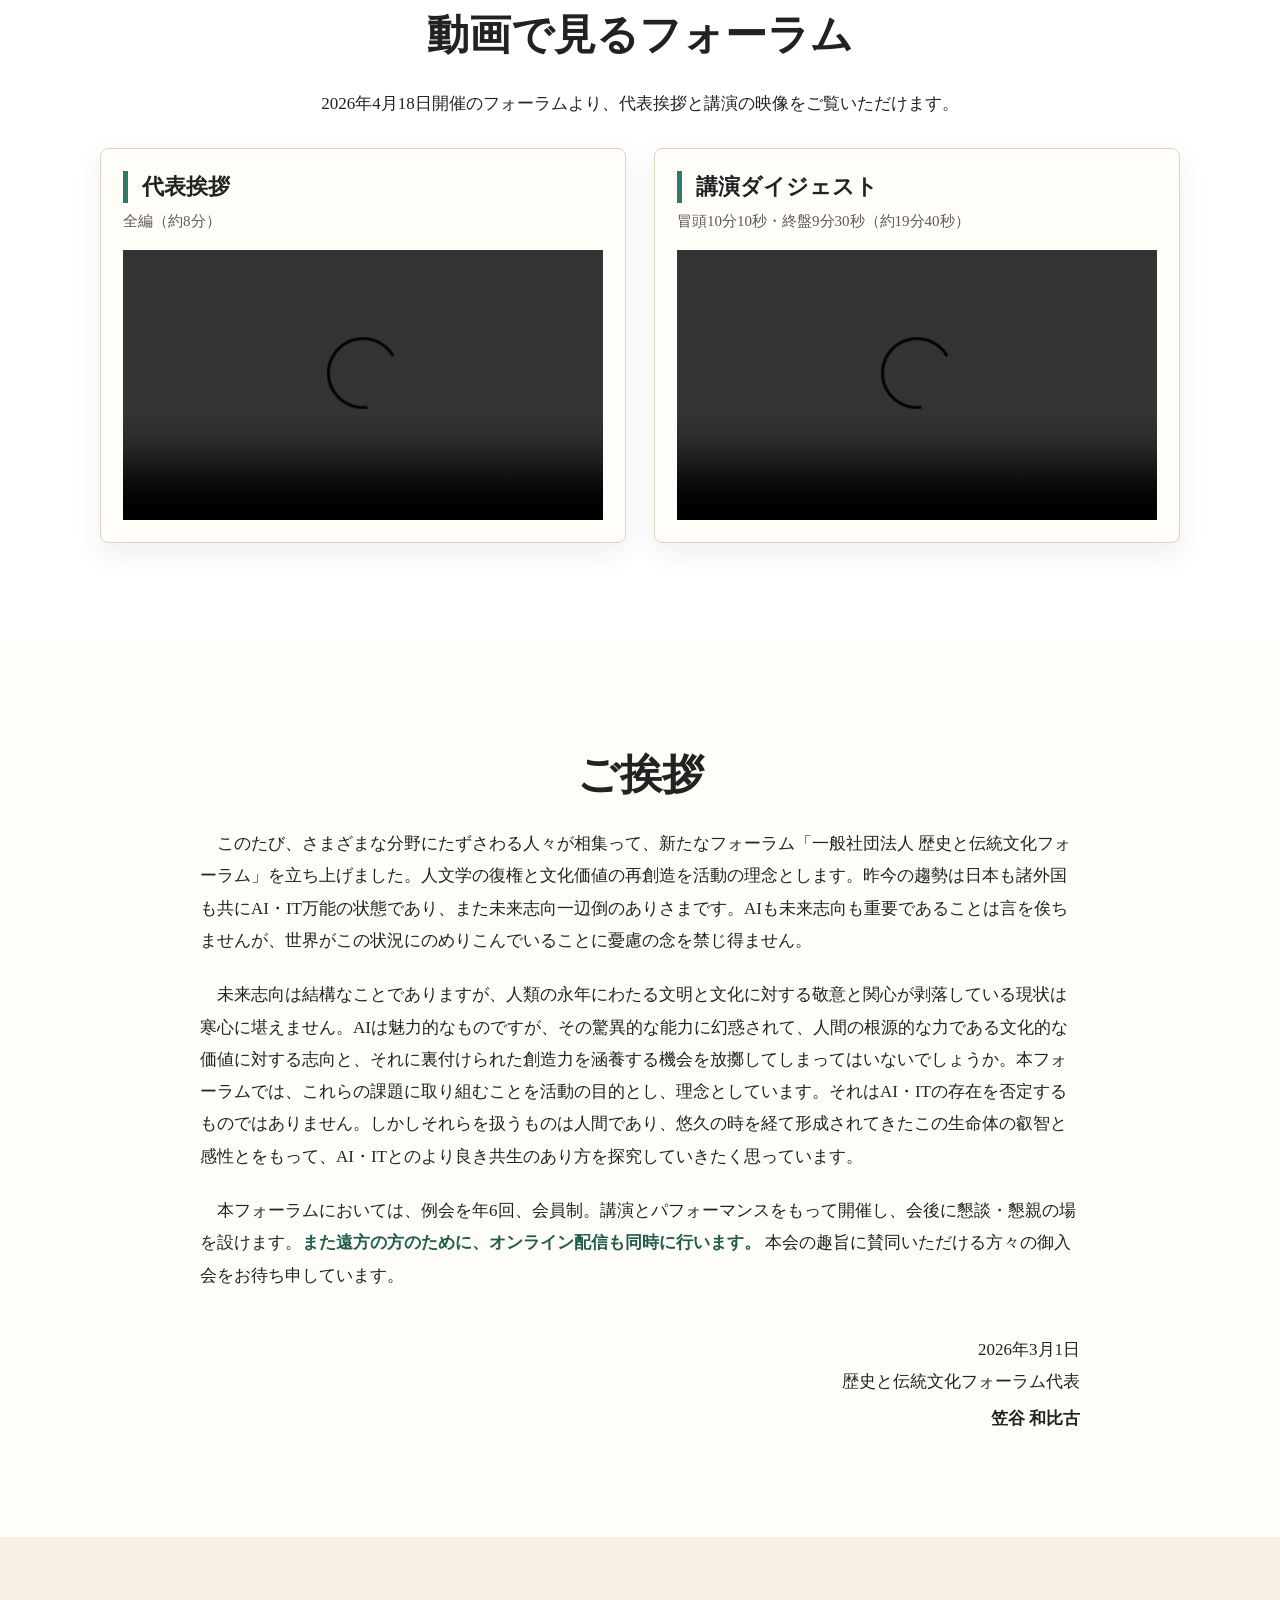
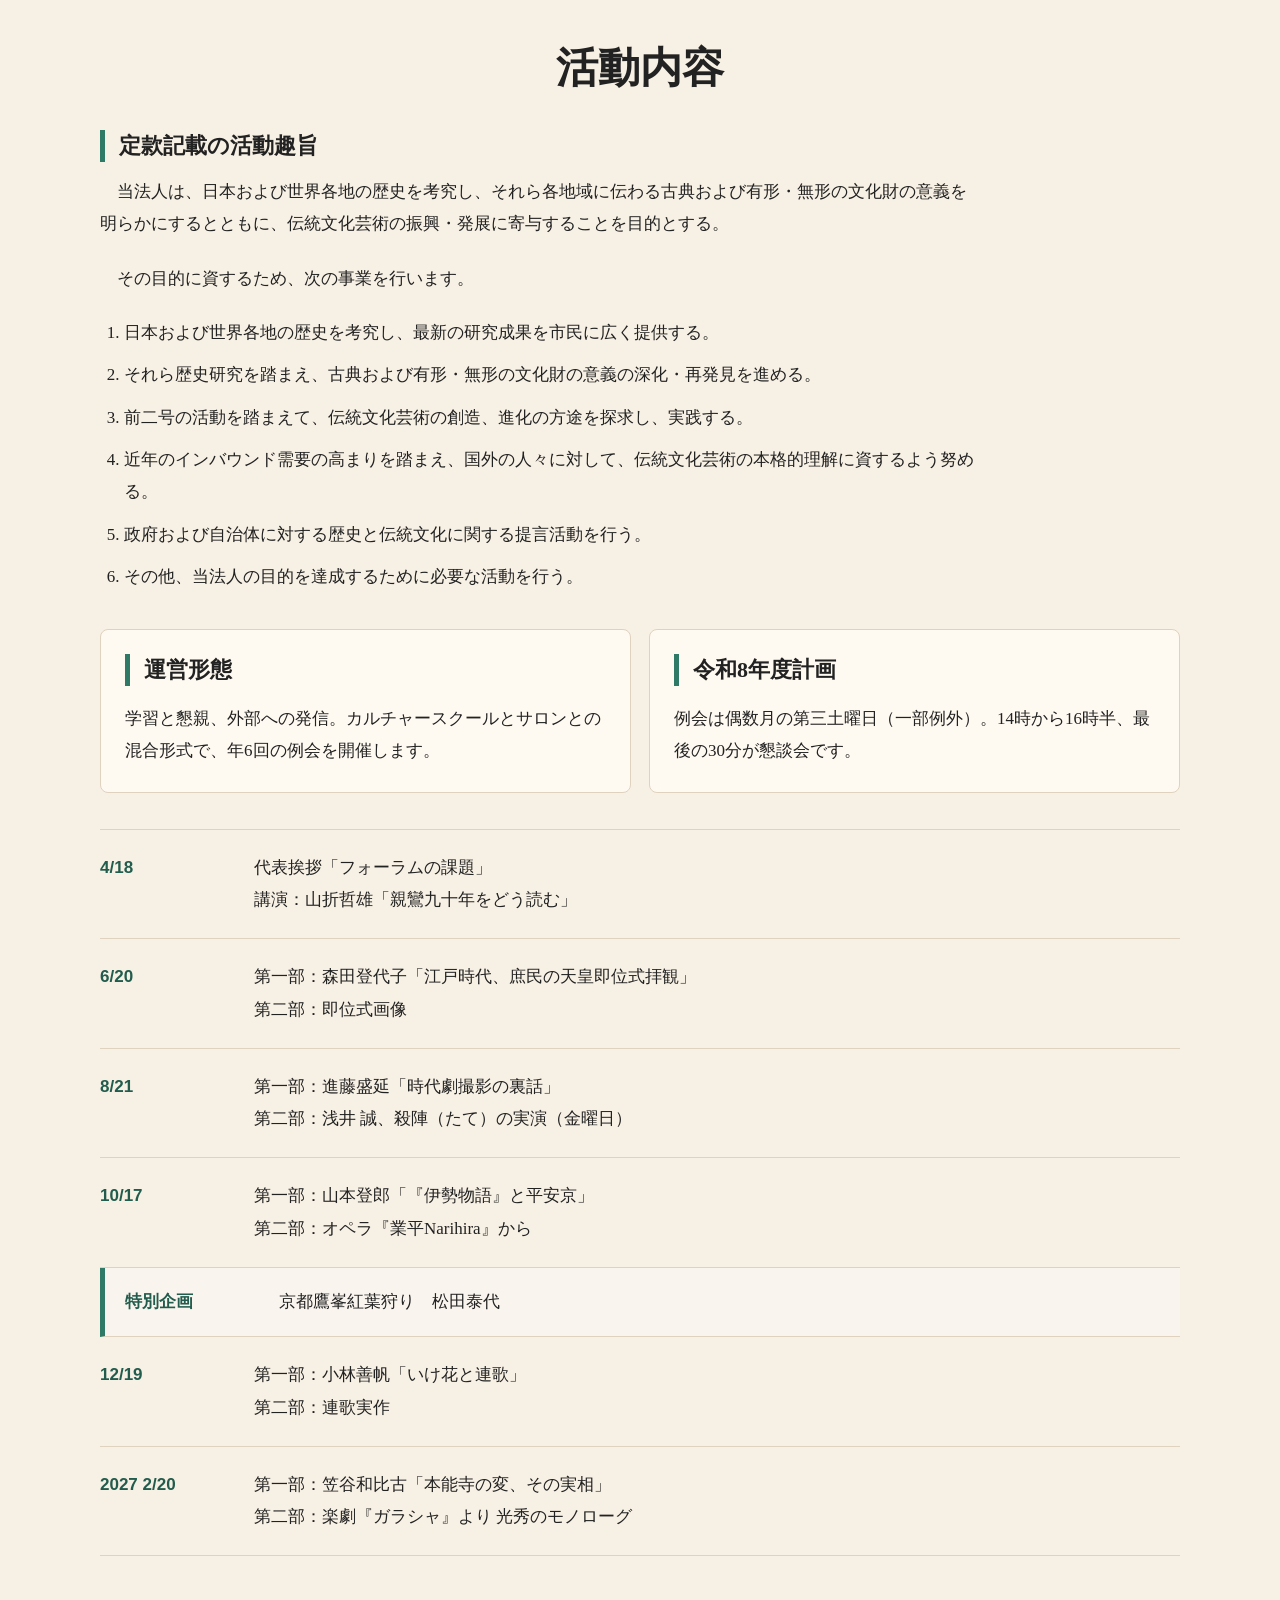
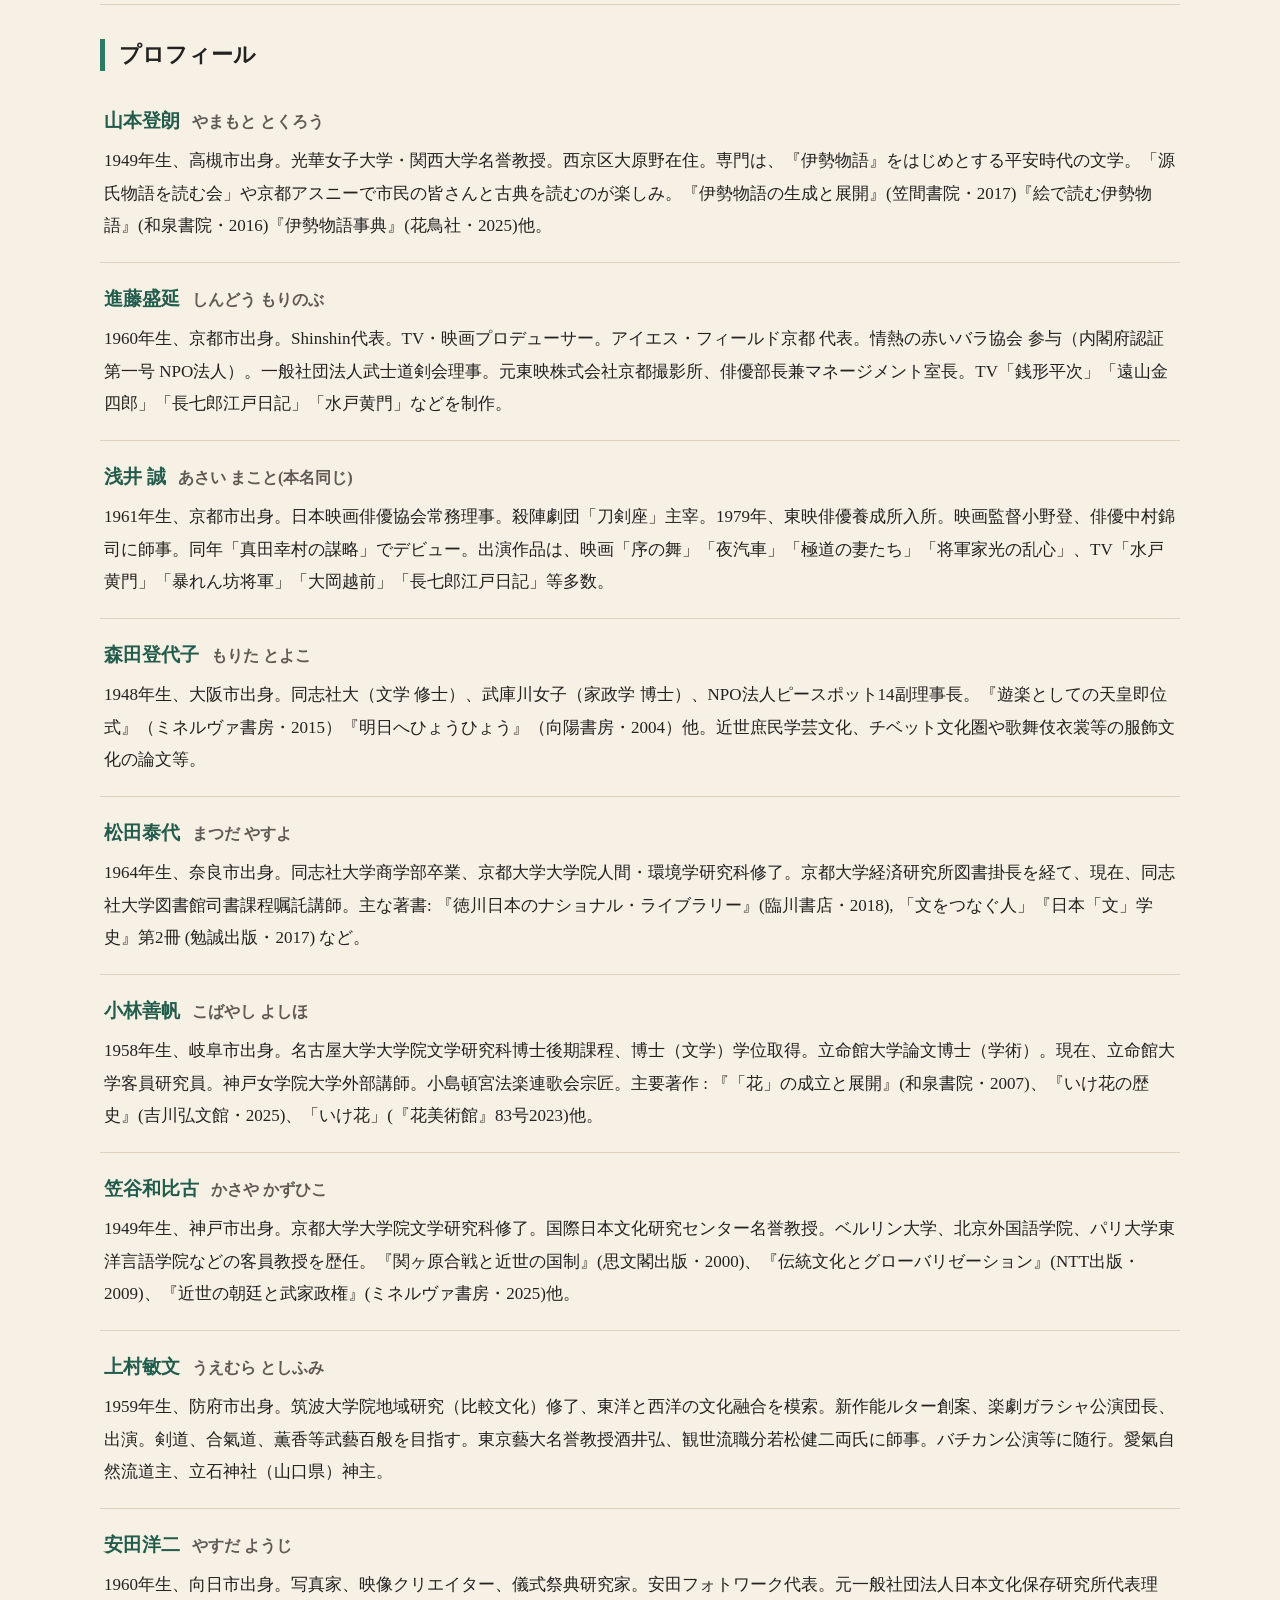
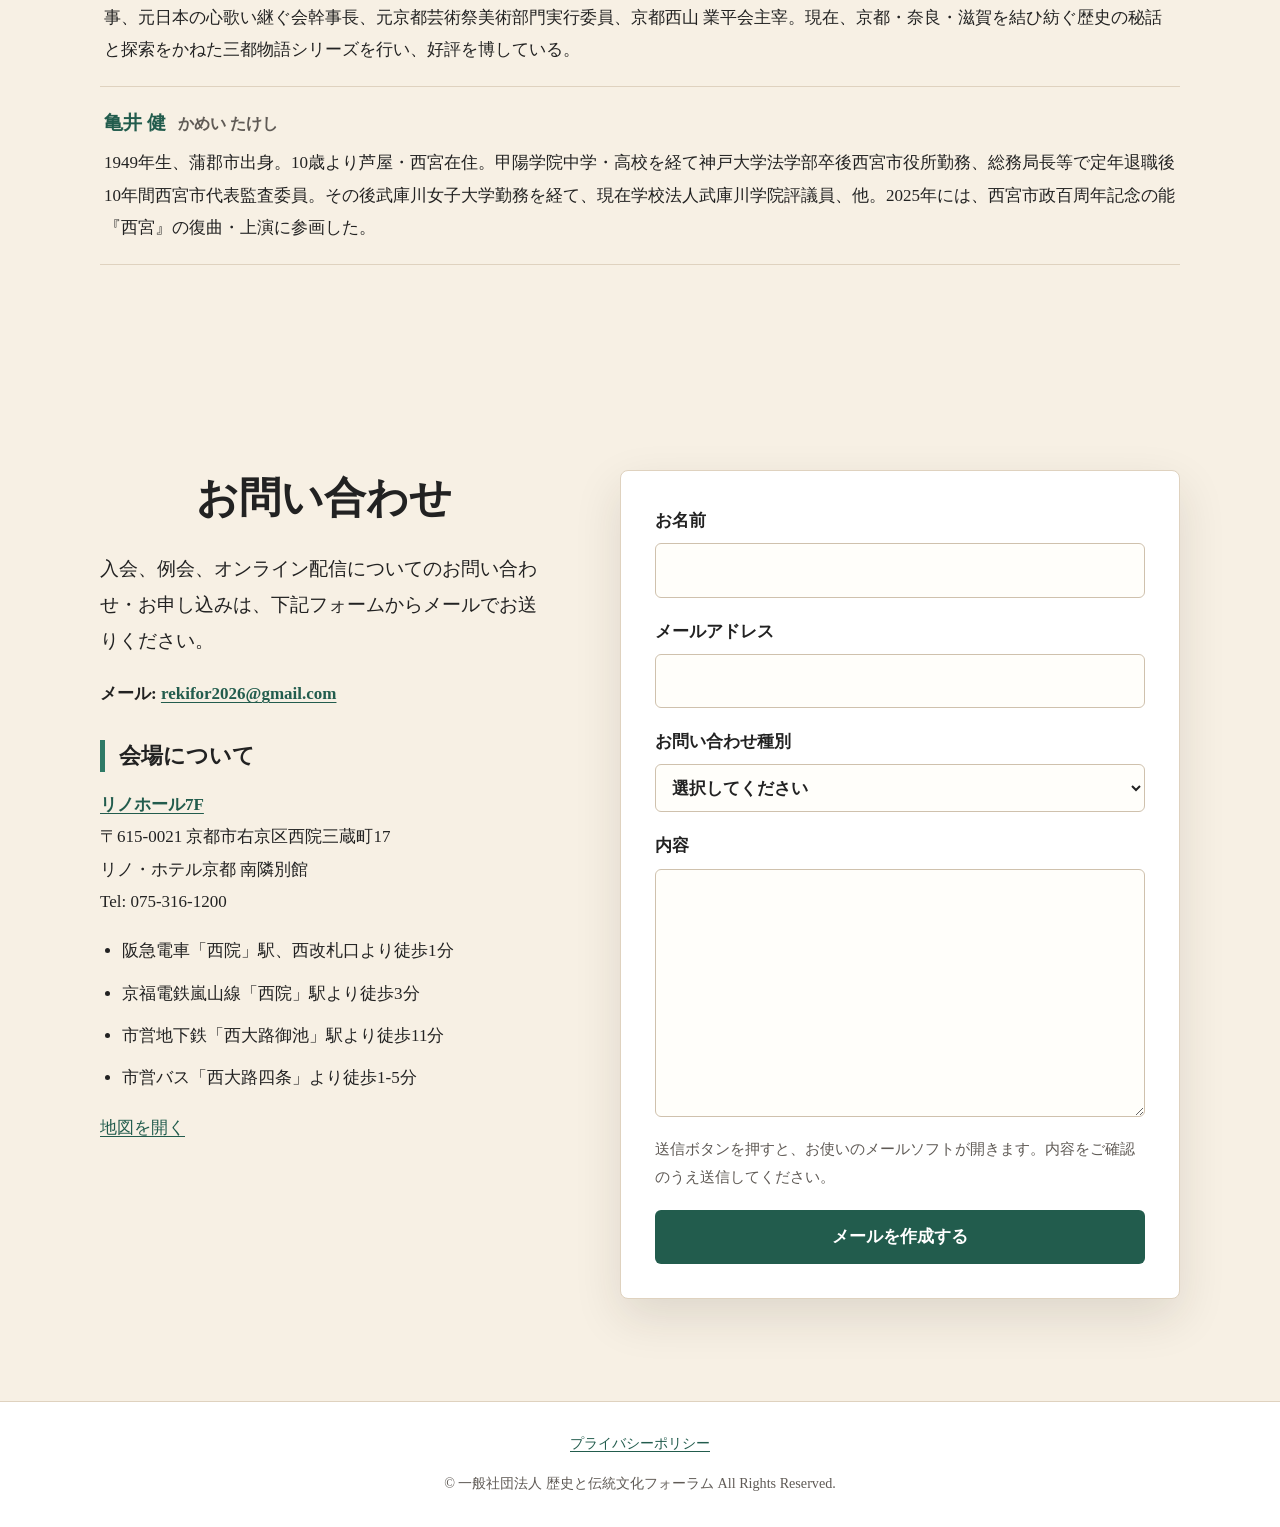
==== commit 294f1cbe: "Update notice for November 20 autumn outing" ====
--- a/index.html
+++ b/index.html
@@ -12,7 +12,7 @@
   <link rel="icon" href="favicon.ico?v=20260730c" sizes="any">
   <link rel="icon" href="favicon-32x32.png?v=20260730c" type="image/png" sizes="32x32">
   <link rel="apple-touch-icon" href="favicon-192x192.png?v=20260730c">
-  <link rel="stylesheet" href="assets/css/styles.css?v=notice-20260927">
+  <link rel="stylesheet" href="assets/css/styles.css?v=notice-20261023">
 </head>
 <body>
   <header class="site-header">
@@ -43,11 +43,15 @@
         <p class="eyebrow">お知らせ</p>
         <article class="notice-primary">
           <p class="notice-label">New</p>
-          <h1>10月フォーラムの御案内</h1>
-          <p>次回フォーラムは10月17日(土曜日)午後2時からリノホールにおきまして、山本登朗講師による講演「『伊勢物語』と平安京」と創作オペラ『業平』の上映とを行います。</p>
-          <p class="notice-signature">一般社団法人 歴史と伝統文化フォーラム事務局</p>
-          <a class="notice-flyer" href="assets/images/forum-2026-october.jpg" target="_blank" rel="noopener" aria-label="10月フォーラムの案内チラシを拡大して開く">
-            <img src="assets/images/forum-2026-october.jpg" width="865" height="1242" alt="10月17日 山本登朗講師による『伊勢物語』と平安京、創作オペラ『業平』上映。今後の予定と会場案内を掲載したチラシ。">
+          <h1>11/20 鷹峯紅葉狩りの御案内</h1>
+          <a class="notice-document" href="assets/files/momijigari-2026-application.pdf" target="_blank" rel="noopener">申込書PDFを開く・印刷する</a>
+          <a class="notice-flyer" href="assets/images/momijigari-2026-01.jpg" target="_blank" rel="noopener" aria-label="紅葉狩りの案内画像1を拡大して開く">
+            <img src="assets/images/momijigari-2026-01.jpg" width="1530" height="1069" alt="11月20日 京都鷹峯紅葉狩りの案内。日程、モデルコース、帰路案内図。">
+            <span class="notice-flyer-caption">ご案内を拡大する</span>
+          </a>
+          <a class="notice-flyer" href="assets/images/momijigari-2026-02.jpg" target="_blank" rel="noopener" aria-label="紅葉狩りの案内画像2を拡大して開く">
+            <img src="assets/images/momijigari-2026-02.jpg" width="1527" height="1072" alt="北大路駅からの交通案内と、源光庵・光悦寺・しょうざん日本庭園・もみじ苑の写真と地図。" loading="lazy">
+            <span class="notice-flyer-caption">交通・見学先の案内を拡大する</span>
           </a>
         </article>
       </div>
--- a/assets/css/styles.css
+++ b/assets/css/styles.css
@@ -195,6 +195,38 @@
   height: auto;
 }
 
+.notice-flyer-caption {
+  display: block;
+  padding: 8px 0;
+  text-align: center;
+}
+
+.notice-document {
+  display: inline-flex;
+  align-items: center;
+  justify-content: center;
+  min-height: 48px;
+  max-width: 100%;
+  padding: 12px 18px;
+  border: 1px solid var(--accent-dark);
+  border-radius: 6px;
+  background: var(--accent-dark);
+  color: #ffffff;
+  font-weight: 700;
+  text-align: center;
+  text-decoration: none;
+}
+
+.notice-document:hover {
+  background: var(--accent);
+}
+
+.notice-document:focus-visible,
+.notice-flyer:focus-visible {
+  outline: 3px solid var(--accent-dark);
+  outline-offset: 4px;
+}
+
 .notice-archive {
   margin-top: 22px;
   padding-top: 18px;
